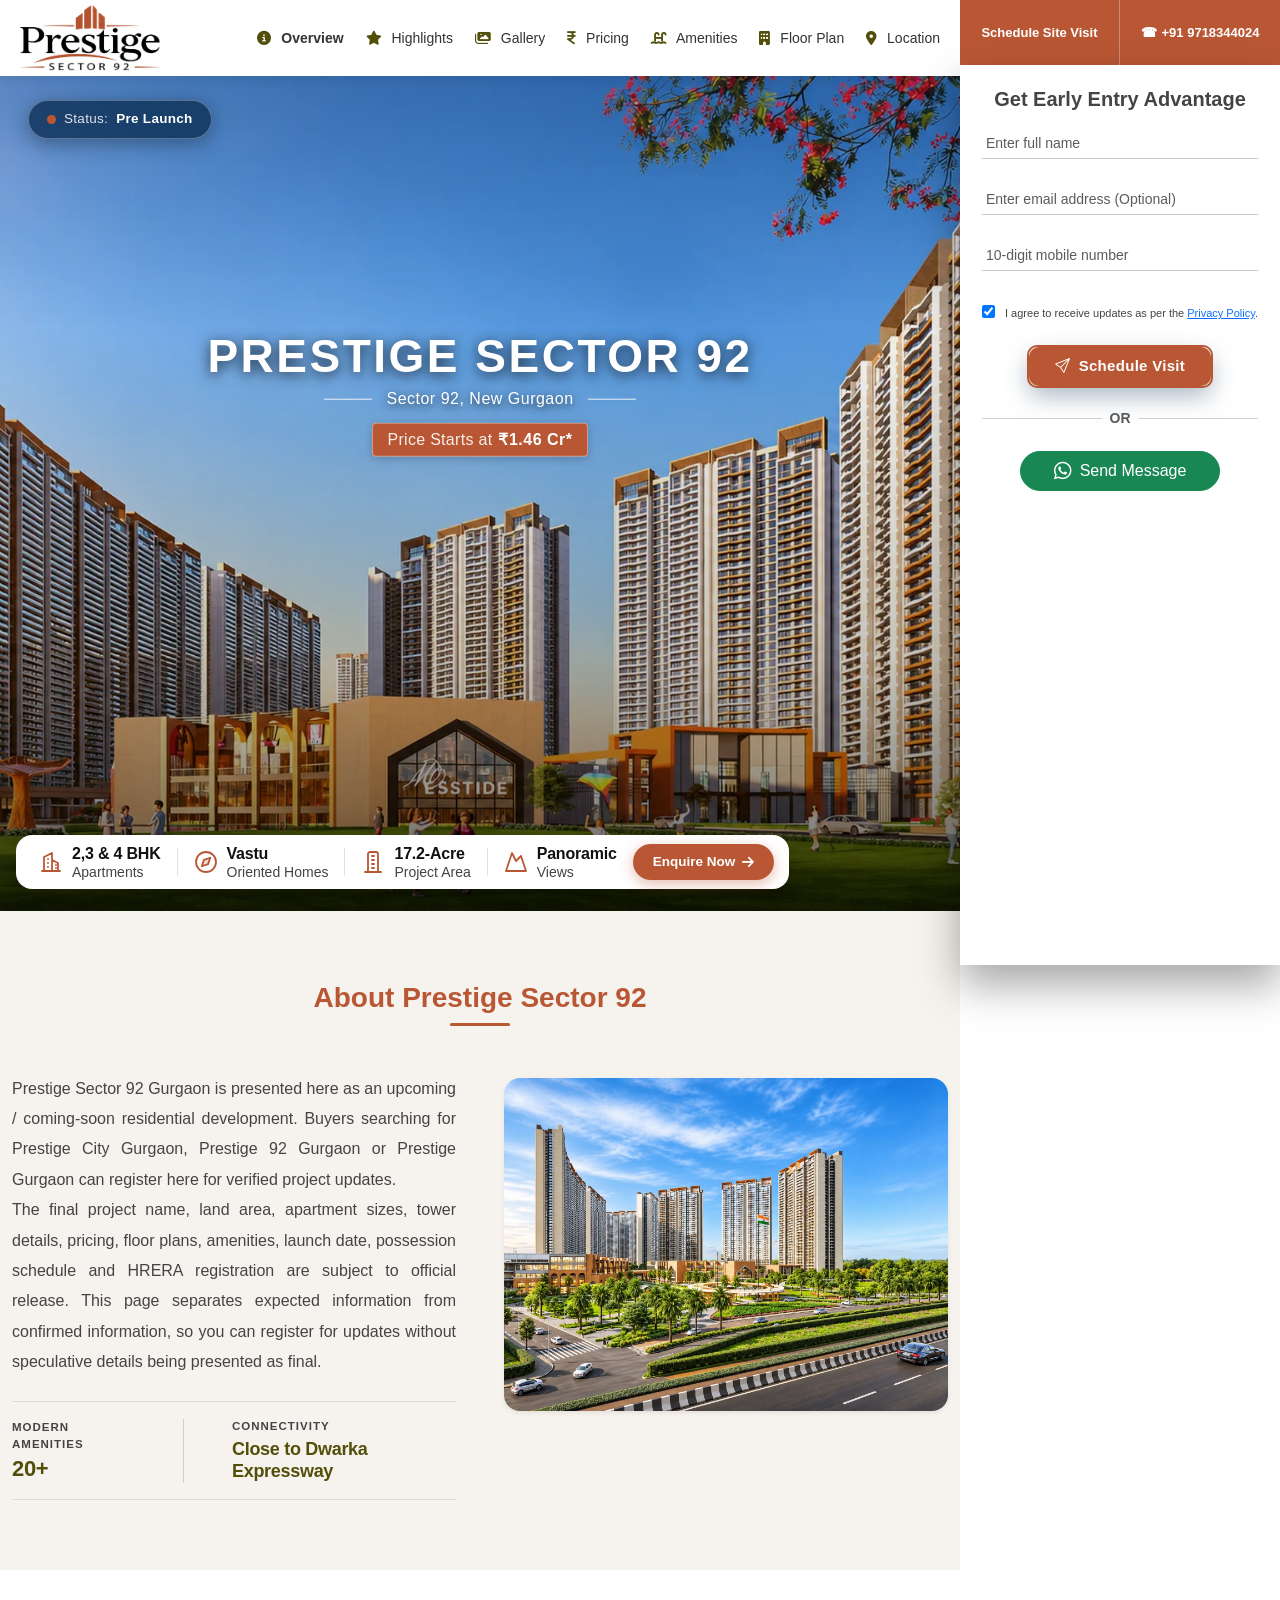
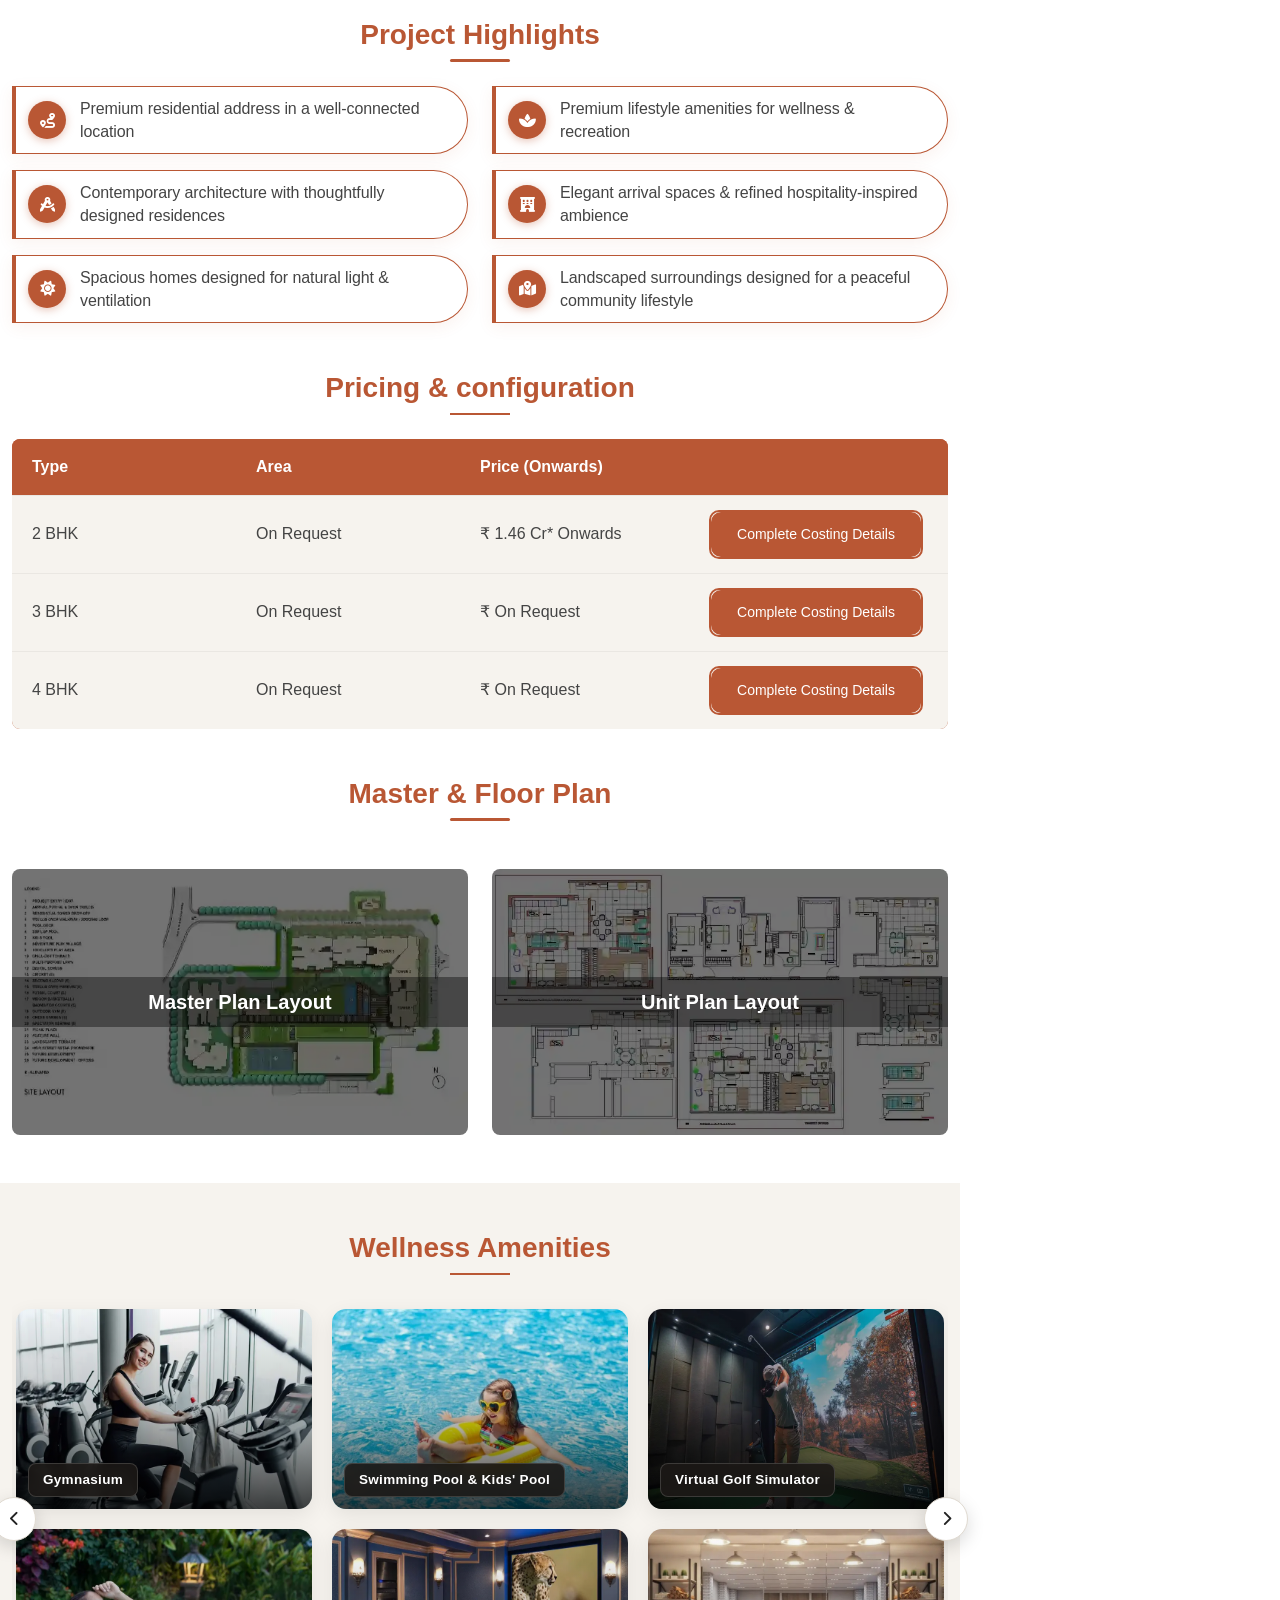
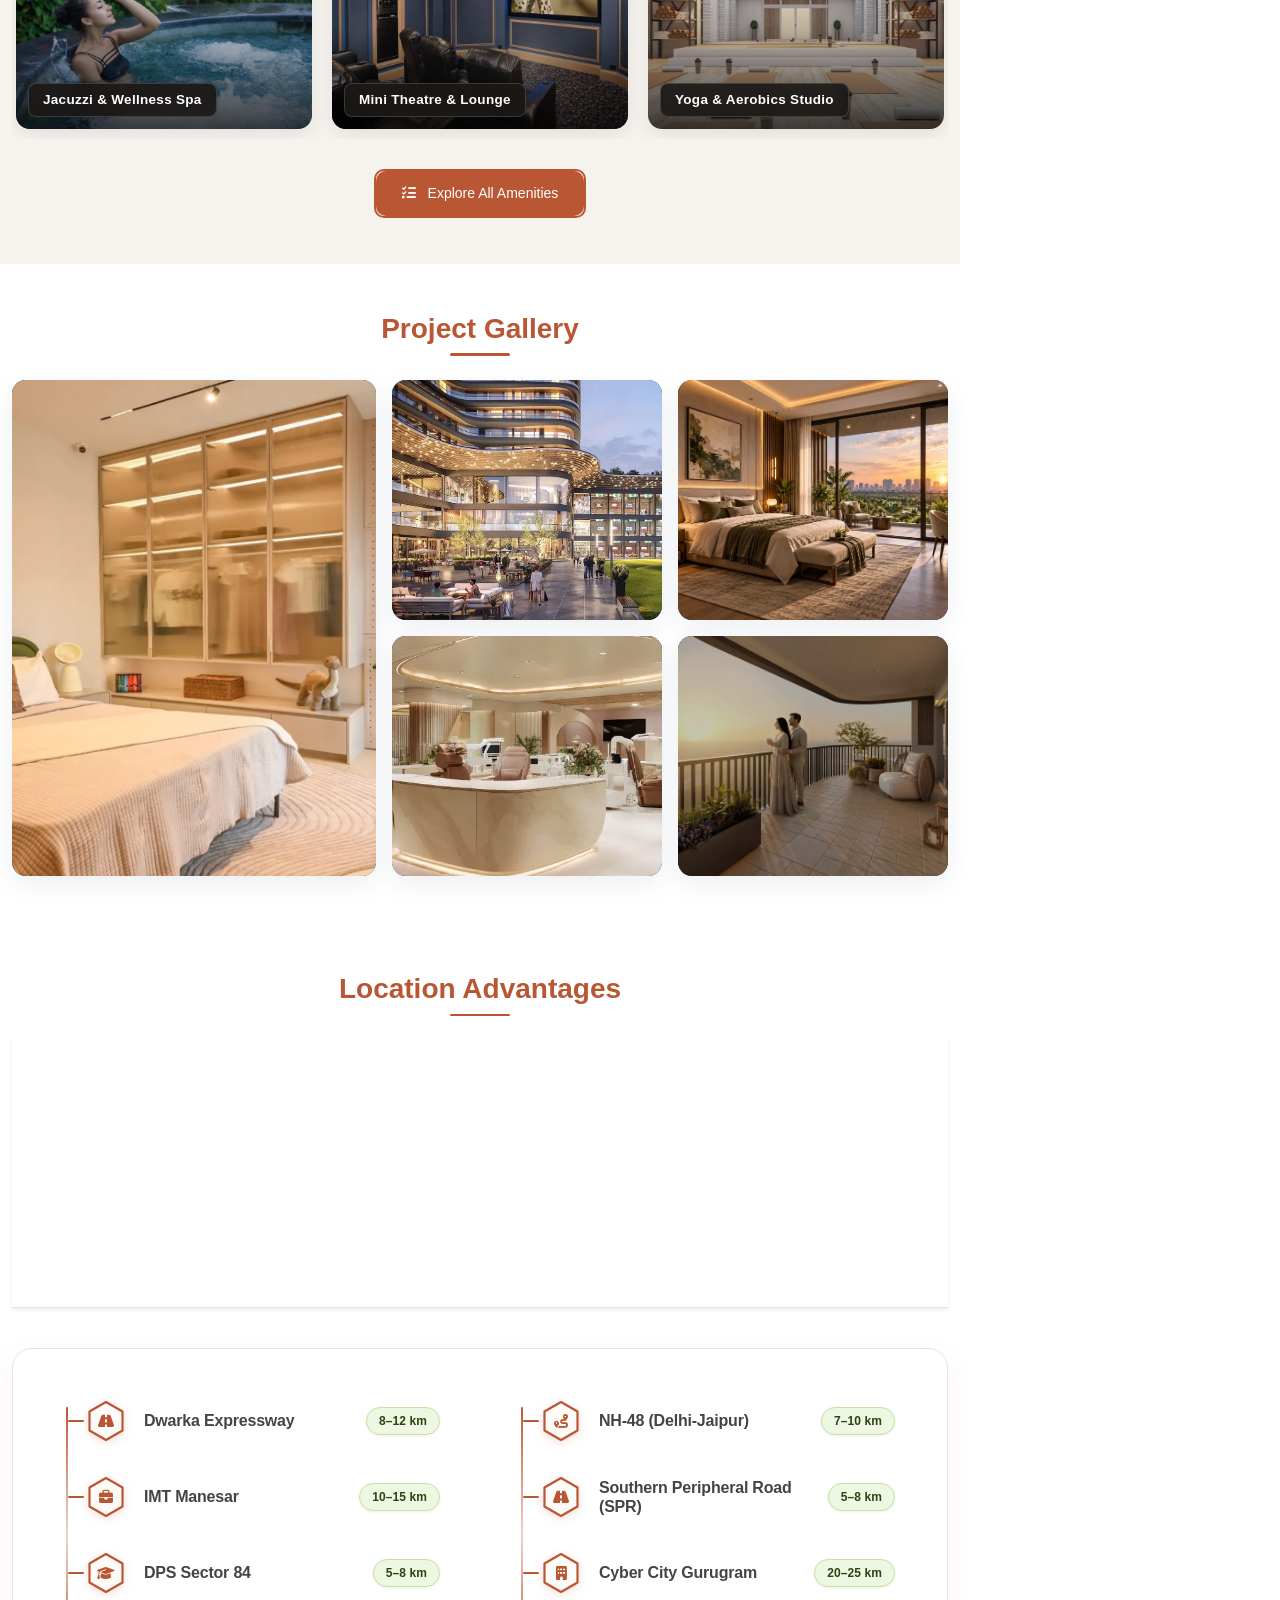
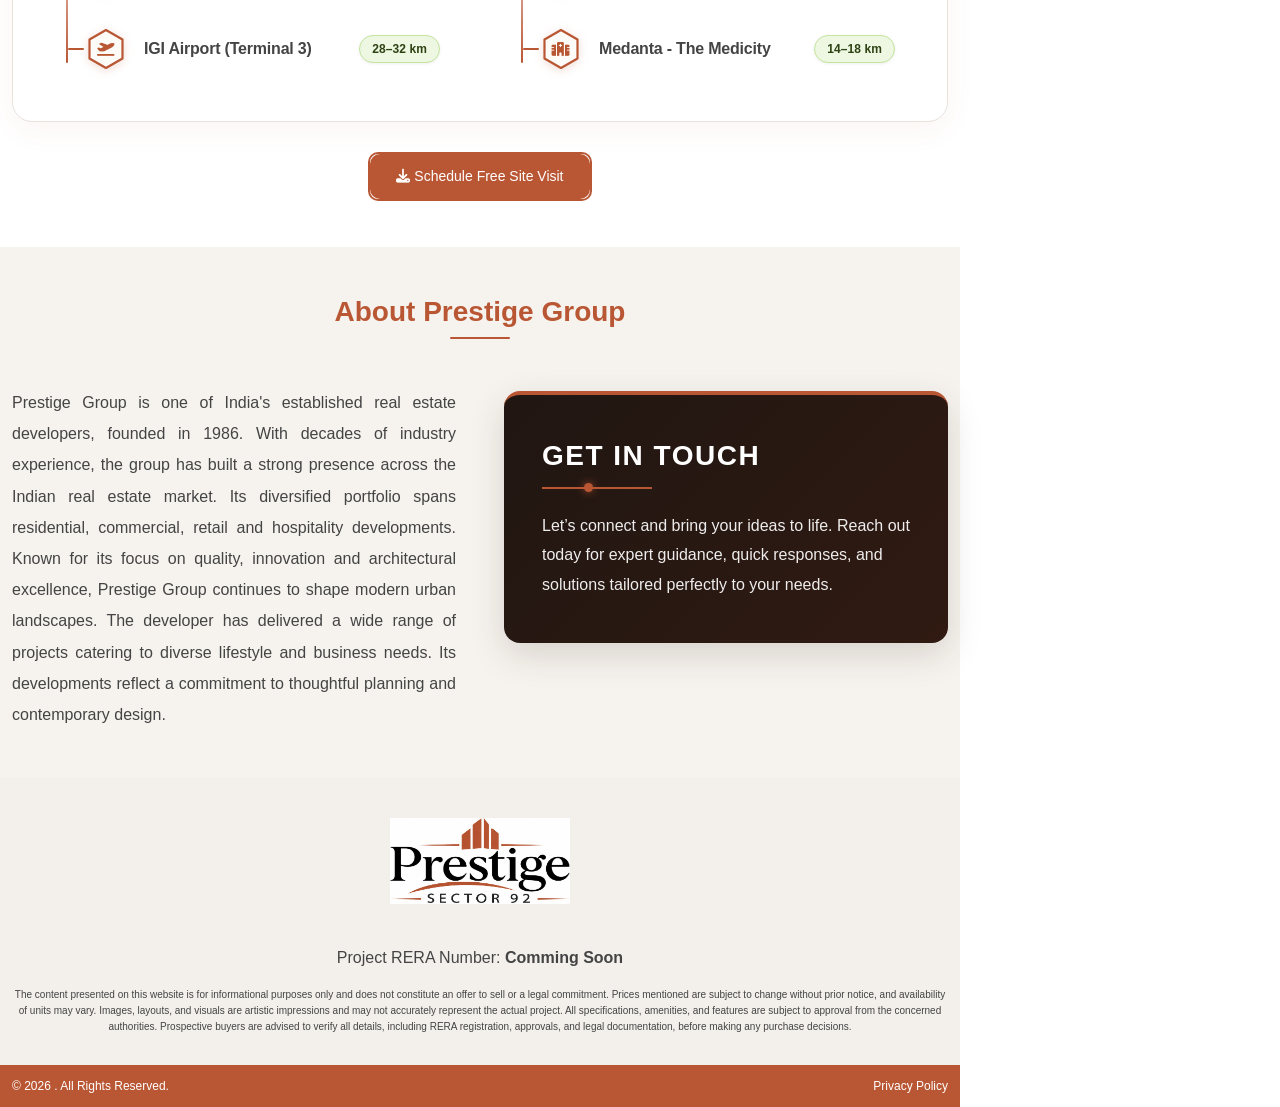
==== index.html @ 57de6d07 "some fixes" ====
<!doctype html>
<html lang="en">
  <head>
    <script>
      window.dataLayer = window.dataLayer || [];
      function gtag() {
        dataLayer.push(arguments);
      }

      // Default consent (required baseline)
      gtag("consent", "default", {
        ad_storage: "denied",
        analytics_storage: "denied",
        ad_user_data: "denied",
        ad_personalization: "denied",
      });
    </script>

    <script type="application/ld+json">
      {
        "@context": "https://schema.org",
        "@type": "FAQPage",
        "mainEntity": [
          {
            "@type": "Question",
            "name": "Where is Bricks & Milestones located?",
            "acceptedAnswer": {
              "@type": "Answer",
              "text": "Bricks & Milestones is located in Bileshivale, Hennur Road, North , Karnataka. The project offers convenient connectivity to Hennur Main Road, Outer Ring Road, Kalyan Nagar, KR Puram, Manyata Business Park and other key destinations."
            }
          },
          {
            "@type": "Question",
            "name": "Who is the developer of Bricks & Milestones ?",
            "acceptedAnswer": {
              "@type": "Answer",
              "text": "Bricks & Milestones is developed by Bricks & Milestones, a -based real estate developer focused on residential communities with contemporary architecture, thoughtful planning and lifestyle-oriented amenities."
            }
          },
          {
            "@type": "Question",
            "name": "What configurations are available at Bricks & Milestones ?",
            "acceptedAnswer": {
              "@type": "Answer",
              "text": "Bricks & Milestones offers 2, 3, 3.5 and 4 BHK residences. The project features spacious layouts designed with natural light, ventilation, balconies and comfortable living spaces."
            }
          },
          {
            "@type": "Question",
            "name": "What are the key highlights of Bricks & Milestones ?",
            "acceptedAnswer": {
              "@type": "Answer",
              "text": "Bricks & Milestones is spread across approximately 9.3 acres and features 6 towers with 796 residences. Key highlights include 89% open spaces, only four homes per floor, large balconies, landscaped areas, premium amenities and contemporary high-rise living."
            }
          },
          {
            "@type": "Question",
            "name": "Is Bricks & Milestones RERA registered?",
            "acceptedAnswer": {
              "@type": "Answer",
              "text": "Yes, Bricks & Milestones is RERA registered under registration number PRM/KA/RERA/1251/446/PR/151225/008336."
            }
          }
        ]
      }
    </script>

    <meta charset="UTF-8" />
    <meta name="viewport" content="width=device-width, initial-scale=1.0" />
    <meta
      http-equiv="Cache-Control"
      content="no-cache, no-store, must-revalidate"
    />
    <meta http-equiv="Pragma" content="no-cache" />
    <meta http-equiv="Expires" content="0" />

    <!-- Project Config & Attribution Tracking -->
    <script src="config.js?v=4.6"></script>
    <script src="formMeta.js?v=2.0"></script>

    <title>by Bricks & Milestone | Premium Residences</title>
    <meta
      name="description"
      content="Discover by Bricks & Milestone, offering premium residences with modern architecture, lifestyle amenities, landscaped spaces and elevated living."
    />
    <link rel="canonical" href="https://prestigesector92.co.in/" />
    <meta property="og:url" content="https://prestigesector92.co.in/" />
    <meta name="twitter:url" content="https://prestigesector92.co.in/" />

    <link rel="icon" type="image/webp" href="images/favicon/fav.webp" />
    <link rel="shortcut icon" href="images/favicon/fav.webp" />
    <link rel="apple-touch-icon" href="images/favicon/fav.webp" />

    <!-- Font Awesome -->
    <link
      rel="stylesheet"
      href="https://cdnjs.cloudflare.com/ajax/libs/font-awesome/6.5.1/css/all.min.css"
    />
    <!-- Bootstrap 5 -->
    <link
      href="https://cdn.jsdelivr.net/npm/bootstrap@5.3.2/dist/css/bootstrap.min.css"
      rel="stylesheet"
    />
    <!-- Bootstrap 5.3.3 CSS -->
    <link
      href="https://cdn.jsdelivr.net/npm/bootstrap@5.3.3/dist/css/bootstrap.min.css"
      rel="stylesheet"
      integrity="sha384-QWTKZyjpPEjISv5WaRU9OFeRpok6YctnYmDr5pNlyT2bRjXh0JMhjY6hW+ALEwIH"
      crossorigin="anonymous"
    />

    <!-- Bootstrap Icons -->
    <link
      href="https://cdn.jsdelivr.net/npm/bootstrap-icons@1.11.3/font/bootstrap-icons.css"
      rel="stylesheet"
    />
    <style>
      :root {
        /* ================= MASTER THEME COLORS ================= */
        --theme-primary: #b95734;   /* 🟠 Brand Orange (Buttons, Badges, Borders, Highlights) */
        --theme-hover: #09223f;     /* 🔵 Hover Color (Navy Blue for all CTA buttons) */
        --theme-btn-text: #ffffff;  /* ⚪ Button & Badge Text Color (White text inside all buttons/badges) */
        --theme-heading: #0b2d52;   /* 🔷 Section Titles & Headings Color */
        --theme-text: #444444;      /* 📝 Body Text Color */

        /* Compatibility Aliases */
        --blue: var(--theme-heading);
        --gold: var(--theme-primary);
        --green: var(--theme-primary);
        --bs-primary: var(--theme-primary);
        --brand: var(--theme-primary);
        --brand-600: var(--theme-heading);
        --light: #f7f9fb;
        --brand-purple: var(--theme-primary);
        --birla-blue: var(--theme-primary);
      }

      .bounce-arrow {
        /*font-size: 40px;*/
        /*color: #D4AF37; */
        display: inline-block;
        animation: ballBounce 1.2s infinite;
      }

      @keyframes ballBounce {
        0% {
          transform: translateY(-4px);
          animation-timing-function: ease-out;
        }
        40% {
          transform: translateY(4px);
          animation-timing-function: ease-in;
        }
        55% {
          transform: translateY(0px);
          animation-timing-function: ease-out;
        }
        70% {
          transform: translateY(2px);
          animation-timing-function: ease-in;
        }
        85% {
          transform: translateY(1px);
          animation-timing-function: ease-out;
        }
        100% {
          transform: translateY(-4px);
        }
      }

      .text-green {
        color: var(--gold) !important;
      }

      /* RESET */
      * {
        margin: 0;
        padding: 0;
        box-sizing: border-box;
        font-family: Arial, Helvetica, sans-serif;
      }

      body {
        color: var(--theme-text, #444444);
      }
      p, .section-text {
        color: var(--theme-text, #444444);
      }

      /* ================= HEADER ================= */
      @media (max-width: 768px) {
        .menu-wrapper {
          position: absolute;
          top: 60px;
          right: 0;
          background: #fff;
          flex-direction: column;
          width: 100%;
          display: none;
          box-shadow: 0 10px 30px rgba(0, 0, 0, 0.2);
          padding: 30px 10px 30px 20px;
        }
      }
      header {
        position: sticky;
        top: 0;
        background: #fff;
        z-index: 999;
        box-shadow: 0 2px 12px rgba(0, 0, 0, 0.1);
      }
      .container {
        max-width: 1320px !important;
      }
      .header-wrap {
        /*max-width:1200px;*/
        margin: auto;
        display: flex;
        align-items: center;
        justify-content: space-between;
        padding: 5px 20px;
      }
      .logo {
        max-width: 220px !important;
        width: 100%;
        font-size: 22px;
        font-weight: bold;
        margin: 0 auto;
        color: var(--blue);
        display: flex;
        justify-content: center;
        /*filter: brightness(0) saturate(100%)*/
        /*        invert(28%)*/
        /*        sepia(87%)*/
        /*        saturate(458%)*/
        /*        hue-rotate(118deg)*/
        /*        brightness(92%)*/
        /*        contrast(92%);*/
      }
      .logo img {
        max-width: 180px;
      }
      .logo span {
        color: var(--gold);
      }

      nav ul {
        display: flex;
        gap: 22px;
        list-style: none;
      }
      nav a {
        text-decoration: none;
        color: #333;
        font-size: 14px;
      }
      nav a i {
        margin-right: 6px;
        color: var(--blue);
      }

      .brochure-btn a {
        position: relative;
        padding: 8px 18px;
        border-radius: 10px;
        background: linear-gradient(
          90deg,
          var(--brand-purple),
          var(--birla-blue),
          var(--brand-purple)
        );

        background-size: 300% 100%;
        animation: waveMix 4s ease-in-out infinite;
        color: #fff;
        overflow: hidden;
      }
      .brochure-btn a::before {
        content: "";
        position: absolute;
        inset: -2px;
        border: 2px solid var(--button);
        border-radius: inherit;
        animation: orbit 3s linear infinite;
      }

      @keyframes orbit {
        0% {
          clip-path: polygon(0 0, 100% 0, 100% 6%, 0 6%);
        }
        25% {
          clip-path: polygon(94% 0, 100% 0, 100% 100%, 94% 100%);
        }
        50% {
          clip-path: polygon(0 94%, 100% 94%, 100% 100%, 0 100%);
        }
        75% {
          clip-path: polygon(0 0, 6% 0, 6% 100%, 0 100%);
        }
        100% {
          clip-path: polygon(0 0, 100% 0, 100% 6%, 0 6%);
        }
      }

      /* HAMBURGER */
      .hamburger {
        display: none;
        font-size: 22px;
        cursor: pointer;
      }

      /* ================= HERO ================= */
      .hero {
        display: flex;
        min-height: 100vh;
        position: relative;
      }
      @media (max-width: 768px) {
        .hero,
        .hero-left {
          height: 35vh !important;
          min-height: 35vh !important;
        }
        .hero {
          display: flex;
          position: relative;
        }
        .header-wrap {
          padding: 15px 20px;
        }
      }

      /* LEFT */
      .hero-left {
        flex: 1;
        position: relative;
        overflow: hidden;
        width: 100%;
        height: 100vh;
      }

      .hero-left img {
        position: absolute;
        inset: 0;
        width: 100%;
        height: 100%;
        object-fit: cover;
        opacity: 0;
        transition: opacity 1s ease;
      }

      .hero-left img.active {
        opacity: 1;
      }
      /* LEFT CTA */
      /* LEFT CTA */
      .hero-cta {
        position: absolute;
        top: 45%;
        left: 8px;
        transform: translateY(-50%);
        /*background:#fff;*/
        width: 310px;
        border-radius: 0px;
        overflow: hidden;
        box-shadow: none !important;
      }
      .hero-cta h3 {
        color: var(--green);
        font-size: 24px;
        text-transform: uppercase;
      }
      @media (max-width: 991px) {
        .hero-cta {
          width: 100% !important;
          margin: 0 auto;
        }
      }
      .hero-cta .head {
        color: #fff;
        text-align: center;
        padding: 10px;
        font-weight: bold;

        /* Animated gradient mix */
        background: linear-gradient(
          90deg,
          var(--brand-purple),
          var(--birla-blue),
          var(--brand-purple)
        );

        background-size: 300% 100%;
        animation: waveMix 2s ease-in-out infinite;
      }
      @keyframes waveMix {
        0% {
          background-position: 100% 50%;
        }
        60% {
          background-position: 0% 50%;
        }
        100% {
          background-position: 100% 50%;
        }
      }

      .hero-cta .body {
        padding: 16px 14px 20px 14px;
        border: none !important;
        width: 95%;
        margin: 0 auto;
        margin-top: 0px;
        border-radius: 20px;
        background-color: white;
        box-shadow: none !important;
      }
      .hero-cta ul {
        list-style: none;
        margin: 12px 0;
        background: linear-gradient(
          90deg,
          var(--brand-purple),
          var(--birla-blue),
          var(--brand-purple)
        );

        background-size: 300% 100%;
        animation: waveMix 4s ease-in-out infinite;
        border-radius: 5px;
        border: var(--button);
        padding: 5px;
      }
      .hero-cta li {
        font-size: 12px;
        margin-bottom: 8px;
        border-bottom: 1px solid white;
        padding: 5px;
        color: white;
        text-align: center;
      }
      .hero-cta li i {
        color: white;
        margin-right: 6px;
      }
      .hero-cta li:last-child {
        border-bottom: none;
        margin-bottom: 0;
      }
      .price {
        text-align: center;
        font-size: 14.5px;
        color: #0b2d52;
        font-weight: 700;
        margin: 14px 0 16px 0;
        letter-spacing: 0.2px;
      }
      .price-prefix {
        color: #555555;
        font-weight: 600;
        font-size: 14px;
      }
      .price .price-bling-anim-mobile {
        font-size: 24px;
        font-weight: 800;
        color: var(--green);
        margin-left: 4px;
        vertical-align: middle;
      }
      .orbit-btn,
      .btn-primary {
        position: relative;
        display: inline-block;
        padding: 12px 26px;
        border-radius: 10px !important;
        background: linear-gradient(
          90deg,
          var(--brand-purple),
          var(--birla-blue),
          var(--brand-purple)
        );

        background-size: 300% 100%;
        animation: waveMix 4s ease-in-out infinite;
        color: #fff;
        border: none;
        font-size: 14px;
        cursor: pointer;
        width: auto;
        margin: 0 auto;
        /*overflow:hidden;*/
      }
      .orbit-btn {
        transition: all 0.3s ease;
      }
      /* Global button hover matching right-side form submit button (#09223f) */
      .orbit-btn:not(.whatsapp):not(.btn-success):not(.plan-btn):hover,
      .btn-primary:not(.whatsapp):not(.btn-success):hover,
      .hero-bar-btn:hover,
      .btn-brochure:hover {
        background: var(--theme-hover, #09223f) !important;
        box-shadow: 0 14px 35px rgba(11, 45, 82, 0.45) !important;
        color: #ffffff !important;
        border-color: var(--theme-hover, #09223f) !important;
        transform: translateY(-2px);
      }
      .orbit-btn:not(.whatsapp):not(.btn-success):not(.plan-btn):hover *,
      .btn-primary:not(.whatsapp):not(.btn-success):hover *,
      .hero-bar-btn:hover *,
      .btn-brochure:hover * {
        color: #ffffff !important;
      }

      /* center */
      .center-btn {
        display: block;
        margin: 0 auto;
      }

      /* animated border */
      .orbit-btn::before {
        content: "";
        position: absolute;
        inset: -2px;
        border-radius: inherit;
        border: 2px solid var(--gold);
        animation: orbit 3s linear infinite;
        pointer-events: none;
        z-index: 1;
        /*cursor: pointer;*/
      }
      .btn-primary::before {
        content: "";
        position: absolute;
        inset: -2px;
        border-radius: inherit;
        border: 2px solid var(--gold);
        animation: orbit 3s linear infinite;
        pointer-events: none;
        z-index: 1;
        /*cursor: pointer;*/
      }

      /* text above border */
      .btn-primary span {
        position: relative;
        z-index: 2;
      }
      .rs-lead-form .bi {
        color: white;
      }
      /* text above border */
      .orbit-btn span {
        position: relative;
        z-index: 2;
      }

      /* RIGHT FORM */
      .hero-form {
        position: sticky !important;
        top: 40px; /* distance from top when sticking */
        z-index: 10;
        width: 100%;
        align-self: center; /* vertical center */
        margin-right: 30px;
        background: #fff;
        padding: 22px;
        border-radius: 0px;
        box-shadow: 0 20px 40px rgba(0, 0, 0, 0.35);
        z-index: 5;
        min-height: 100vh;
      }

      .hero-form h3 {
        text-align: center;
        margin-bottom: 18px;
        /* font-size:18px!important; */
      }

      .hero-form input {
        /*width:100%;*/
        padding: 12px;
        margin-bottom: 10px;
        /*border-radius:8px;*/
        border: 1px solid #ccc;
      }

      .desktop {
        display: block !important;
      }
      .mobile {
        display: none !important;
      }

      /* ================= MOBILE ================= */
      @media (max-width: 991px) {
        nav ul {
          position: absolute;
          top: 65px;
          right: 0;
          background: #fff;
          flex-direction: column;
          width: 220px;
          display: none;
          box-shadow: 0 10px 30px rgba(0, 0, 0, 0.2);
        }
        nav ul.show {
          display: flex;
        }
        .hamburger {
          display: block;
        }
        .nav ul li {
          display: flex;
          align-items: center;
        }

        .hero {
          flex-direction: column;
          height: auto !important;
          min-height: auto !important;
        }
        .hero-cta {
          position: relative;
          top: auto;
          left: auto;
          transform: none;
          margin: 0px auto !important;
          width: 350px;
          display: flex;
          flex-direction: column;
          justify-content: center;
          box-shadow: none !important;
        }
        .hero-form {
          width: 95%;
          margin: 20px;
        }
        .hero-left {
          height: 35vh !important;
          min-height: 35vh !important;
        }
        .hero-form {
          min-height: 30vh;
        }

        .desktop {
          display: none !important;
        }
        .mobile {
          display: block !important;
        }
        .mobile.d-flex {
          display: flex !important;
        }
        .hero-cta .body {
          margin-top: 0px !important;
          padding-top: 4px !important;
        }
        .mobile-hero-title {
          margin-top: 0 !important;
          margin-bottom: 2px !important;
          color: var(--theme-primary, #b95734) !important;
        }
      }

      @media (min-width: 992px) {
        .w-lg-75 {
          width: 75% !important;
        }
        .w-lg-25 {
          width: 25% !important;
        }
      }

      @media (max-width: 991px) {
        .top-cta-bar {
          display: none !important;
        }
      }

      /* Top CTA Bar in Fixed Sidebar */
      .top-cta-bar {
        display: flex !important;
        align-items: stretch !important;
        justify-content: space-between !important;
        width: 100% !important;
        max-width: 100% !important;
        height: 65px !important;
        min-height: 65px !important;
        box-sizing: border-box !important;
        background: var(--theme-primary, #b95734) !important;
        color: #fff !important;
        font-family: Arial, sans-serif !important;
        font-weight: 600 !important;
        line-height: 1 !important;
        overflow: hidden !important;
        border-radius: 0 !important;
        box-shadow: none !important;
      }

      .top-cta-bar .cta-bar-btn {
        flex: 1 1 50% !important;
        min-width: 0 !important;
        height: 100% !important;
        display: flex !important;
        align-items: center !important;
        justify-content: center !important;
        text-align: center !important;
        color: #fff !important;
        text-decoration: none !important;
        white-space: nowrap !important;
        box-sizing: border-box !important;
        transition:
          background 0.2s ease,
          opacity 0.2s ease !important;
      }

      .top-cta-bar .cta-bar-btn:hover {
        background: rgba(0, 0, 0, 0.15) !important;
        color: #fff !important;
      }

      .top-cta-bar .cta-bar-btn:first-child {
        border-right: 1px solid rgba(255, 255, 255, 0.3) !important;
      }

      @media (min-width: 1400px) {
        .top-cta-bar {
          font-size: 14px !important;
        }
        .top-cta-bar .cta-bar-btn {
          height: 100% !important;
          padding: 0 8px !important;
          gap: 6px !important;
        }
      }

      @media (max-width: 1399px) and (min-width: 1100px) {
        .top-cta-bar {
          font-size: 13px !important;
        }
        .top-cta-bar .cta-bar-btn {
          height: 100% !important;
          padding: 0 6px !important;
          gap: 5px !important;
        }
      }

      @media (max-width: 1099px) {
        .top-cta-bar {
          font-size: 11.5px !important;
        }
        .top-cta-bar .cta-bar-btn {
          height: 100% !important;
          padding: 0 4px !important;
          gap: 3px !important;
        }
      }

      /* ================= HERO REDESIGN (DESKTOP) ================= */
      @media (min-width: 992px) {
        .hero {
          min-height: calc(100vh - 65px) !important;
          height: calc(100vh - 65px) !important;
        }
        .hero-left {
          height: calc(100vh - 65px) !important;
          min-height: 560px !important;
        }
      }

      /* Hero Vignette Overlay */
      .hero-left-overlay {
        position: absolute;
        inset: 0;
        background: linear-gradient(
          180deg,
          rgba(11, 45, 82, 0.28) 0%,
          rgba(0, 0, 0, 0.04) 30%,
          rgba(0, 0, 0, 0.22) 70%,
          rgba(0, 0, 0, 0.6) 100%
        );
        pointer-events: none;
        z-index: 2;
      }

      /* Hero Top Badges (Left & Right Ends) */
      .hero-top-badges {
        position: absolute;
        top: 24px;
        left: 28px;
        right: 28px;
        display: flex;
        justify-content: space-between;
        align-items: center;
        z-index: 6;
        pointer-events: none;
      }

      .hero-top-badge {
        display: inline-flex;
        align-items: center;
        gap: 8px;
        background: rgba(11, 45, 82, 0.78);
        backdrop-filter: blur(10px);
        -webkit-backdrop-filter: blur(10px);
        color: #ffffff;
        padding: 8px 18px;
        border-radius: 50px;
        border: 1px solid rgba(255, 255, 255, 0.28);
        box-shadow: 0 4px 20px rgba(0, 0, 0, 0.35);
        font-family: "Poppins", sans-serif;
        font-size: 13.5px;
        font-weight: 600;
        letter-spacing: 0.3px;
        pointer-events: auto;
        transition:
          transform 0.25s ease,
          box-shadow 0.25s ease;
      }

      .hero-top-badge:hover {
        transform: translateY(-2px);
        box-shadow: 0 6px 24px rgba(0, 0, 0, 0.45);
      }

      .hero-status-badge .pulse-dot {
        width: 9px;
        height: 9px;
        border-radius: 50%;
        background-color: var(--theme-primary, #f28743) !important;
        box-shadow: 0 0 0 0 rgba(242, 135, 67, 0.75);
        animation: pulse-orange 1.8s infinite;
        display: inline-block;
      }

      @keyframes pulse-orange {
        0% {
          transform: scale(0.95);
          box-shadow: 0 0 0 0 rgba(242, 135, 67, 0.75);
        }
        70% {
          transform: scale(1);
          box-shadow: 0 0 0 8px rgba(242, 135, 67, 0);
        }
        100% {
          transform: scale(0.95);
          box-shadow: 0 0 0 0 rgba(242, 135, 67, 0);
        }
      }

      .hero-price-badge {
        background: linear-gradient(
          135deg,
          rgba(185, 87, 52, 0.92) 0%,
          rgba(148, 58, 24, 0.95) 100%
        );
        border: 1px solid rgba(255, 255, 255, 0.45);
        box-shadow:
          0 4px 20px rgba(185, 87, 52, 0.45),
          inset 0 1px 1px rgba(255, 255, 255, 0.4);
      }

      .hero-top-badge .badge-title {
        color: rgba(255, 255, 255, 0.85);
        font-weight: 500;
      }

      .hero-top-badge .badge-value {
        color: #ffffff;
        font-weight: 700;
      }

      @media (max-width: 991px) {
        .hero-top-badges {
          top: 14px;
          left: 14px;
          right: 14px;
        }
        .hero-top-badge {
          padding: 5px 12px;
          font-size: 11px;
          gap: 5px;
        }
        .hero-status-badge .pulse-dot {
          width: 7px;
          height: 7px;
        }
      }

      @media (max-width: 420px) {
        .hero-top-badges {
          top: 10px;
          left: 10px;
          right: 10px;
        }
        .hero-top-badge {
          padding: 4px 9px;
          font-size: 10px;
          gap: 4px;
        }
      }

      /* Desktop Center Branding */
      .hero-center-overlay {
        position: absolute;
        top: 38%;
        left: 50%;
        transform: translate(-50%, -50%);
        text-align: center;
        z-index: 5;
        width: 100%;
        max-width: 820px;
        padding: 0 20px;
        pointer-events: none;
      }

      .hero-brand-title {
        color: #ffffff;
        font-size: 46px;
        font-weight: 800;
        letter-spacing: 2.5px;
        text-transform: uppercase;
        font-family: "Poppins", sans-serif;
        margin: 0 0 6px 0;
        text-shadow: 0 3px 14px rgba(0, 0, 0, 0.75);
        line-height: 1.1;
      }

      .hero-center-content {
        display: flex;
        flex-direction: column;
        align-items: center;
        justify-content: center;
      }

      .hero-brand-sub {
        display: flex;
        align-items: center;
        justify-content: center;
        gap: 14px;
        width: 100%;
        margin-bottom: 12px;
      }

      .hero-brand-line {
        display: inline-block;
        width: 48px;
        height: 1px;
        background: rgba(255, 255, 255, 0.85);
      }

      .hero-brand-text {
        color: #ffffff;
        font-size: 16px;
        font-weight: 500;
        letter-spacing: 0.5px;
        font-family: "Poppins", sans-serif;
        text-shadow: 0 2px 8px rgba(0, 0, 0, 0.75);
      }

      .hero-badge-pill {
        display: inline-flex;
        align-items: center;
        gap: 6px;
        background: var(--theme-primary, #b95734) !important;
        color: #ffffff;
        font-size: 16px;
        font-weight: 500;
        letter-spacing: 0.3px;
        font-family: "Poppins", sans-serif;
        padding: 5px 16px;
        border-radius: 4px;
        border: 1px solid rgba(255, 255, 255, 0.4);
        box-shadow: 0 2px 8px rgba(0, 0, 0, 0.2);
        text-shadow: none !important;
        cursor: default;
        pointer-events: auto;
      }

      .hero-badge-pill .hero-price-prefix {
        color: rgba(255, 255, 255, 0.9);
        font-weight: 500;
        font-size: 16px;
      }

      .hero-badge-pill .blinking-price {
        font-weight: 700;
        font-size: 16px;
        color: #ffffff;
      }

      /* Sharp Pure White Price On-Off Blinking Effect (Matching Current Project) */
      @keyframes priceBlinkOnOff {
        0%, 49% {
          opacity: 1;
          visibility: visible;
        }
        50%, 100% {
          opacity: 0;
          visibility: hidden;
        }
      }

      .blinking-price,
      .price-bling-anim {
        display: inline-block;
        font-size: 16px;
        font-weight: 800;
        letter-spacing: 0.5px;
        animation: priceBlinkOnOff 1s infinite;
        color: #ffffff !important;
        text-shadow: none !important;
        will-change: opacity, visibility;
      }

      @media (prefers-reduced-motion: reduce) {
        .blinking-price,
        .price-bling-anim {
          animation: none;
          opacity: 1;
          visibility: visible;
        }
      }

      /* Desktop Sleek Bottom Floating Bar (Thin & Compact) */
      .hero-bottom-bar-wrapper {
        position: absolute;
        bottom: 22px;
        left: 0;
        right: 0;
        display: flex;
        justify-content: center;
        padding: 0 16px;
        z-index: 5;
      }

      .hero-bottom-bar {
        background: #ffffff;
        border-radius: 16px;
        padding: 8px 14px 8px 22px;
        display: inline-flex;
        align-items: center;
        gap: 16px;
        box-shadow: 0 10px 30px rgba(0, 0, 0, 0.32);
        border: 1px solid rgba(255, 255, 255, 0.95);
        box-sizing: border-box;
      }

      .hero-bar-item {
        display: flex;
        align-items: center;
        gap: 9px;
      }

      .hero-bar-icon {
        display: flex;
        align-items: center;
        justify-content: center;
        flex-shrink: 0;
      }

      .hero-bar-info {
        display: flex;
        flex-direction: column;
        line-height: 1.15;
      }

      .hero-bar-title {
        color: #111111;
        font-weight: 700;
        font-size: 16px;
        font-family: "Poppins", sans-serif;
        letter-spacing: -0.2px;
      }

      .hero-bar-sub {
        color: #444444;
        font-weight: 500;
        font-size: 14px;
        font-family: "Poppins", sans-serif;
      }

      .hero-bar-divider {
        width: 1px;
        height: 28px;
        background: #e5e0d8;
        flex-shrink: 0;
      }

      .hero-bar-btn {
        background: var(--theme-primary, #b95734) !important;
        color: #ffffff;
        border: none;
        border-radius: 50px;
        padding: 8px 20px;
        font-size: 13.5px;
        font-weight: 600;
        font-family: "Poppins", sans-serif;
        cursor: pointer;
        white-space: nowrap;
        display: flex;
        align-items: center;
        gap: 7px;
        box-shadow: 0 4px 14px rgba(185, 87, 52, 0.4);
        transition: all 0.25s ease;
        flex-shrink: 0;
      }

      .hero-bar-btn:hover {
        background: var(--theme-hover, #09223f) !important;
        transform: translateY(-2px);
        box-shadow: 0 14px 35px rgba(11, 45, 82, 0.45) !important;
        color: #ffffff !important;
      }

      @media (max-width: 1200px) and (min-width: 992px) {
        .hero-bottom-bar {
          gap: 10px;
          padding: 6px 10px 6px 14px;
        }
        .hero-bar-title {
          font-size: 12px;
        }
        .hero-bar-sub {
          font-size: 10.5px;
        }
        .hero-bar-btn {
          padding: 7px 15px;
          font-size: 12.5px;
        }
        .hero-brand-title {
          font-size: 38px;
        }
      }

      @media (max-width: 991px) {
        .hero-center-overlay,
        .hero-bottom-bar-wrapper,
        .hero-left-overlay {
          display: none !important;
        }
      }
    
      /* Location Circuit Distance Pill Badge (Matching Screenshot Style) */
      .circuit-distance-badge {
        background: #edf7e2;
        color: #2e4213;
        border: 1px solid #c4e49f;
        font-size: 12px;
        font-weight: 700;
        padding: 4px 12px;
        border-radius: 50px;
        white-space: nowrap;
        flex-shrink: 0;
        display: inline-flex;
        align-items: center;
        gap: 3px;
        margin-left: 10px;
        box-shadow: 0 1px 3px rgba(46, 66, 19, 0.08);
        font-family: "Poppins", sans-serif;
        letter-spacing: 0.1px;
        transition: transform 0.2s ease, box-shadow 0.2s ease;
      }

      .circuit-distance-badge .badge-km {
        font-weight: 800;
        color: #20330d;
      }

      .circuit-distance-badge .badge-time {
        font-weight: 600;
        color: #3b541a;
      }

      .circuit-btn:hover .circuit-distance-badge {
        transform: scale(1.04);
        box-shadow: 0 2px 6px rgba(46, 66, 19, 0.15);
      }

      @media (max-width: 576px) {
        .circuit-distance-badge {
          padding: 3px 8px;
          font-size: 11px;
          margin-left: 6px;
        }
      }

      /* Mobile Price ON/OFF Blink (Matching Desktop Hero) */
      @keyframes priceBlinkTerracotta {
        0%, 49% {
          opacity: 1;
          visibility: visible;
        }
        50%, 100% {
          opacity: 0;
          visibility: hidden;
        }
      }

      .price-bling-anim-mobile {
        display: inline-block;
        animation: priceBlinkTerracotta 1s infinite;
        color: var(--green);
        font-weight: 700;
        will-change: opacity, visibility;
      }

      @media (prefers-reduced-motion: reduce) {
        .price-bling-anim-mobile {
          animation: none;
          opacity: 1;
          visibility: visible;
        }
      }

      /* Mobile USP Grid (Replacing terracotta checkmark box) - 1 line me 1 */
      .mobile-usp-grid {
        display: flex;
        flex-direction: column;
        gap: 8px;
        background: #fdfbf7;
        border: 1px solid #ebdcd3;
        border-radius: 14px;
        padding: 12px 14px;
        margin: 16px 0;
        box-shadow: none !important;
        text-align: left;
      }

      .mobile-usp-item {
        display: flex;
        align-items: center;
        gap: 10px;
        padding-bottom: 6px;
      }

      .mobile-usp-item:not(:last-child) {
        border-bottom: 1px solid #f2e7e1;
      }

      .mobile-usp-icon {
        flex-shrink: 0;
        display: flex;
        align-items: center;
        justify-content: center;
      }

      .mobile-usp-info {
        display: flex;
        align-items: baseline;
        flex-wrap: wrap;
        gap: 6px;
        line-height: 1.3;
      }

      .mobile-usp-title {
        font-size: 13px;
        font-weight: 700;
        color: #111111;
        font-family: "Poppins", sans-serif;
        letter-spacing: -0.2px;
      }

      .mobile-usp-sub {
        font-size: 14px;
        font-weight: 500;
        color: #555555;
        font-family: "Poppins", sans-serif;
      }
</style>
    <!-- Google Tag Manager -->
    <script>
      (function (w, d, s, l, i) {
        w[l] = w[l] || [];
        w[l].push({ "gtm.start": new Date().getTime(), event: "gtm.js" });
        var f = d.getElementsByTagName(s)[0],
          j = d.createElement(s),
          dl = l != "dataLayer" ? "&l=" + l : "";
        j.async = true;
        j.src = "https://www.googletagmanager.com/gtm.js?id=" + i + dl;
        f.parentNode.insertBefore(j, f);
      })(
        window,
        document,
        "script",
        "dataLayer",
        window.GTM_ID || "GTM-575H8R87",
      );
    </script>
    <!-- End Google Tag Manager -->
  </head>

  <body>
    <!-- Google Tag Manager (noscript) -->
    <noscript
      ><iframe
        src="https://www.googletagmanager.com/ns.html?id=GTM-575H8R87"
        height="0"
        width="0"
        style="display: none; visibility: hidden"
      ></iframe
    ></noscript>
    <!-- End Google Tag Manager (noscript) -->

    <!-- ================= HEADER ================= -->

    <!--parent div start-->
    <div class="d-flex flex-nowrap w-100">
      <!--child div 1 start-->
      <div class="w-100 w-lg-75">
        <header>
          <div class="header-wrap container">
            <div class="d-flex align-items-center justify-content-start">
              <img
                class=""
                style="width: 140px"
                src="images/logo/logo.webp"
                alt="Logo"
                loading="lazy"
              />
            </div>

            <nav>
              <ul id="menu" class="menu-wrapper py-3 m-0">
                <!--<li><a href="#overview"><i class="fa-solid fa-circle-info"></i> Overview</a></li>-->
                <li>
                  <a href="#overview" class="fw-bold"
                    ><i class="fa-solid fa-circle-info"></i> Overview</a
                  >
                </li>
                <li>
                  <a href="#highlights"
                    ><i class="fa-solid fa-star"></i> Highlights</a
                  >
                </li>
                <li>
                  <a href="#gallery"
                    ><i class="fa-solid fa-images"></i> Gallery</a
                  >
                </li>
                <li>
                  <a href="#pricing"
                    ><i class="fa-solid fa-indian-rupee-sign"></i> Pricing</a
                  >
                </li>
                <li>
                  <a href="#amenities"
                    ><i class="fa-solid fa-swimming-pool"></i> Amenities</a
                  >
                </li>
                <li>
                  <a href="#floor-plan"
                    ><i class="fa-solid fa-building"></i> Floor Plan</a
                  >
                </li>
                <li>
                  <a href="#location"
                    ><i class="fa-solid fa-location-dot"></i> Location</a
                  >
                </li>
                <!--<li><a href="#About"><i class="fa-solid fa-location-dot"></i> About</a></li>-->
                <!--<li class="brochure-btn mb-3 mb-lg-0" data-bs-toggle="modal" data-bs-target="#leadModal">-->
                <!--  <a href="#" class="py-2 py-lg-3" data-bs-toggle="modal" data-bs-target="#leadModal"><i class="bounce-arrow fa-solid text-white fa-download"  ></i> Download Brochure</a>-->
                <!--</li>-->
              </ul>
              <div class="hamburger" id="hamburger">
                <i class="fa-solid fa-bars"></i>
              </div>
            </nav>
          </div>
        </header>
        <!-- ================= HERO ================= -->
        <section class="hero">
          <!-- LEFT SIDE -->
          <div class="hero-left">
            <img
              src="images/hero/banner1.webp"
              class="active"
              alt="Pool Landscape"
            />
            <img src="images/hero/banner2.webp" alt="Luxury Living" />

            <!-- Soft Vignette Overlay for Crisp Contrast -->
            <div class="hero-left-overlay desktop"></div>

            <!-- Top End Badges (Left) -->
            <div class="hero-top-badges">
              <div class="hero-top-badge hero-status-badge">
                <span class="pulse-dot"></span>
                <span class="badge-title">Status:</span>
                <span class="badge-value">New Launch</span>
              </div>
            </div>

            <!-- Center Branding Overlay (Desktop) -->
            <div class="hero-center-overlay desktop">
              <div class="hero-center-content">
                <h1 class="hero-brand-title"></h1>
                <div class="hero-brand-sub">
                  <span class="hero-brand-line"></span>
                  <span class="hero-brand-text"
                    >location</span
                  >
                  <span class="hero-brand-line"></span>
                </div>
                <div class="d-flex justify-content-center w-100">
                  <div class="hero-badge-pill">
                    <span class="hero-price-prefix">Price Starts at</span> <span class="blinking-price price-bling-anim">₹1.46 Cr*</span>
                  </div>
                </div>
              </div>
            </div>

            <!-- Sleek Horizontal Floating Bar (Desktop - Thin & Compact) -->
            <div class="hero-bottom-bar-wrapper desktop">
              <div class="hero-bottom-bar">
                <!-- 1: BHK -->
                <div class="hero-bar-item">
                  <div class="hero-bar-icon">
                    <svg
                      width="24"
                      height="24"
                      viewBox="0 0 24 24"
                      fill="none"
                      stroke="#B95734"
                      stroke-width="1.8"
                      stroke-linecap="round"
                      stroke-linejoin="round"
                    >
                      <path
                        d="M3 21h18M5 21V7l8-4v18M13 10l6 3v8M9 9v.01M9 13v.01M9 17v.01M17 15v.01M17 18v.01"
                      />
                    </svg>
                  </div>
                  <div class="hero-bar-info">
                    <span class="hero-bar-title">2,3,3.5 &amp; 4 BHK</span>
                    <span class="hero-bar-sub">Apartments</span>
                  </div>
                </div>

                <div class="hero-bar-divider"></div>

                <!-- 2: Vastu -->
                <div class="hero-bar-item">
                  <div class="hero-bar-icon">
                    <svg
                      width="24"
                      height="24"
                      viewBox="0 0 24 24"
                      fill="none"
                      stroke="#B95734"
                      stroke-width="1.8"
                      stroke-linecap="round"
                      stroke-linejoin="round"
                    >
                      <circle cx="12" cy="12" r="10" />
                      <polygon
                        points="16.24 7.76 14.12 14.12 7.76 16.24 9.88 9.88 16.24 7.76"
                        fill="#B95734"
                        fill-opacity="0.22"
                      />
                    </svg>
                  </div>
                  <div class="hero-bar-info">
                    <span class="hero-bar-title">Vastu</span>
                    <span class="hero-bar-sub">Oriented Homes</span>
                  </div>
                </div>

                <div class="hero-bar-divider"></div>

                <!-- 3: 9.3-Acre High-Rise Community -->
                <div class="hero-bar-item">
                  <div class="hero-bar-icon">
                    <svg
                      width="24"
                      height="24"
                      viewBox="0 0 24 24"
                      fill="none"
                      stroke="#B95734"
                      stroke-width="1.8"
                      stroke-linecap="round"
                      stroke-linejoin="round"
                    >
                      <path d="M4 22h16" />
                      <path d="M7 22V4a2 2 0 0 1 2-2h6a2 2 0 0 1 2 2v18" />
                      <path d="M11 6h2" />
                      <path d="M11 10h2" />
                      <path d="M11 14h2" />
                      <path d="M11 18h2" />
                    </svg>
                  </div>
                  <div class="hero-bar-info">
                    <span class="hero-bar-title" style="white-space: nowrap"
                      >9.3-Acre</span
                    >
                    <span class="hero-bar-sub">High-Rise Community</span>
                  </div>
                </div>

                <div class="hero-bar-divider"></div>

                <!-- 4: Panoramic Views -->
                <div class="hero-bar-item">
                  <div class="hero-bar-icon">
                    <svg
                      width="24"
                      height="24"
                      viewBox="0 0 24 24"
                      fill="none"
                      stroke="#B95734"
                      stroke-width="1.8"
                      stroke-linecap="round"
                      stroke-linejoin="round"
                    >
                      <path d="m8 3 4 8 5-5 5 15H2L8 3z" />
                    </svg>
                  </div>
                  <div class="hero-bar-info">
                    <span class="hero-bar-title">Panoramic</span>
                    <span class="hero-bar-sub">Views</span>
                  </div>
                </div>

                <!-- CTA Button -->
                <button
                  type="button"
                  class="hero-bar-btn"
                  data-bs-toggle="modal"
                  data-bs-target="#leadModal"
                >
                  <span>Enquire Now</span>
                  <i class="fa-solid fa-arrow-right"></i>
                </button>
              </div>
            </div>
          </div>
        </section>

        <div
          class="d-flex d-lg-none flex-column justify-content-center align-items-center mobile"
        >
          <div class="hero-cta mobile">
            <!--<div class="head">Booking Open</div>-->
            <div class="body">
              <h3 class="fw-bold fs-1 text-center mt-0 mb-1 mobile-hero-title"></h3>
              <p class="text-center fw-bold mobile-hero-location"></p>


              <!-- Mobile 4-USP Grid (Auto-synced from desktop bar) -->
              <div class="mobile-usp-grid">
                <!-- 1: BHK -->
                <div class="mobile-usp-item">
                  <div class="mobile-usp-icon">
                    <svg width="22" height="22" viewBox="0 0 24 24" fill="none" stroke="#B95734" stroke-width="1.8" stroke-linecap="round" stroke-linejoin="round">
                      <path d="M3 21h18M5 21V7l8-4v18M13 10l6 3v8M9 9v.01M9 13v.01M9 17v.01M17 15v.01M17 18v.01"/>
                    </svg>
                  </div>
                  <div class="mobile-usp-info">
                    <strong class="mobile-usp-title">2,3,3.5 &amp; 4 BHK</strong>
                    <span class="mobile-usp-sub">Apartments</span>
                  </div>
                </div>

                <!-- 2: Vastu -->
                <div class="mobile-usp-item">
                  <div class="mobile-usp-icon">
                    <svg width="22" height="22" viewBox="0 0 24 24" fill="none" stroke="#B95734" stroke-width="1.8" stroke-linecap="round" stroke-linejoin="round">
                      <circle cx="12" cy="12" r="10" />
                      <polygon points="16.24 7.76 14.12 14.12 7.76 16.24 9.88 9.88 16.24 7.76" fill="#B95734" fill-opacity="0.22" />
                    </svg>
                  </div>
                  <div class="mobile-usp-info">
                    <strong class="mobile-usp-title">Vastu</strong>
                    <span class="mobile-usp-sub">Oriented Homes</span>
                  </div>
                </div>

                <!-- 3: 9.3-Acre -->
                <div class="mobile-usp-item">
                  <div class="mobile-usp-icon">
                    <svg width="22" height="22" viewBox="0 0 24 24" fill="none" stroke="#B95734" stroke-width="1.8" stroke-linecap="round" stroke-linejoin="round">
                      <path d="M4 22h16" />
                      <path d="M7 22V4a2 2 0 0 1 2-2h6a2 2 0 0 1 2 2v18" />
                      <path d="M11 6h2" />
                      <path d="M11 10h2" />
                      <path d="M11 14h2" />
                      <path d="M11 18h2" />
                    </svg>
                  </div>
                  <div class="mobile-usp-info">
                    <strong class="mobile-usp-title">9.3-Acre</strong>
                    <span class="mobile-usp-sub">High-Rise Community</span>
                  </div>
                </div>

                <!-- 4: Panoramic Views -->
                <div class="mobile-usp-item">
                  <div class="mobile-usp-icon">
                    <svg width="22" height="22" viewBox="0 0 24 24" fill="none" stroke="#B95734" stroke-width="1.8" stroke-linecap="round" stroke-linejoin="round">
                      <path d="m8 3 4 8 5-5 5 15H2L8 3z" />
                    </svg>
                  </div>
                  <div class="mobile-usp-info">
                    <strong class="mobile-usp-title">Panoramic</strong>
                    <span class="mobile-usp-sub">Views</span>
                  </div>
                </div>
              </div>
              <div class="price"><span class="price-prefix">Price Starts at</span> <span class="price-bling-anim-mobile">₹5 Cr*</span></div>

              <button
                class="orbit-btn center-btn"
                data-bs-toggle="modal"
                data-bs-target="#leadModal"
              >
                <span><i class="fa-solid fa-download"></i> Enquire Now</span>
              </button>
            </div>
          </div>
        </div>

        <section id="overview" class="about-section">
          <div class="container">
            <!-- Centered Main Heading -->
            <div class="text-center mb-4 mb-lg-5">
              <h2
                class="section-title text-green"
                style="
                  color: var(--theme-primary, #b95734);
                  font-size: 28px;
                  font-weight: 700;
                  margin-bottom: 0;
                  font-family: &quot;Poppins&quot;, sans-serif;
                "
              >
                About 
              </h2>
              <div
                class="mx-auto mt-2"
                style="
                  width: 60px;
                  height: 2.5px;
                  background: #b95734;
                  border-radius: 2px;
                "
              ></div>
            </div>

            <div class="row align-items-start gx-4 gx-lg-5 gy-0">
              <!-- Left Content -->
              <div class="col-lg-6" style="margin-top: 0 !important">
                <p
                  class="section-text"
                  style="
                    font-size: 16px; 
                    line-height: 1.9;
                    color: #495057;
                    font-family: &quot;Poppins&quot;, sans-serif;
                    text-align: justify;
                    margin-top: 0 !important;
                    padding-top: 0 !important;
                    margin-bottom: 24px;
                  "
                >
                  by Bricks &amp; Milestone is an exclusive residential
                  development designed for those seeking a refined lifestyle
                  that blends contemporary architecture, premium amenities, and
                  everyday convenience. Thoughtfully planned residences offer
                  spacious layouts, elegant interiors, and a comfortable living
                  environment, while the project’s modern infrastructure and
                  lifestyle amenities create a well-rounded community
                  experience. With a focus on quality, privacy, and
                  sophisticated urban living, is positioned as an ideal
                  choice for discerning homebuyers looking for a premium address
                  with strong lifestyle appeal.
                </p>

                <!-- Overview Stats Strip (Replaced Button) -->
                <div
                  class="overview-stats-strip mt-4 pt-3 pb-3"
                  style="
                    border-top: 1px solid #e0dad1;
                    border-bottom: 1px solid #e0dad1;
                  "
                >
                  <div class="d-flex align-items-center gap-4 gap-lg-5">
                    <!-- Stat 1 -->
                    <div
                      class="pe-4 pe-lg-5"
                      style="border-right: 1.5px solid #d5cec5"
                    >
                      <span
                        style="
                          color: #6c757d;
                          font-size: 11.5px;
                          font-weight: 700;
                          letter-spacing: 1px;
                          text-transform: uppercase;
                          font-family: &quot;Poppins&quot;, sans-serif;
                          display: block;
                          margin-bottom: 2px;
                        "
                      >
                        MODERN AMENITIES
                      </span>
                      <h3
                        style="
                          color: #0b2d52;
                          font-size: 22px;
                          font-weight: 600;
                          margin: 0;
                          font-family: &quot;Poppins&quot;, sans-serif;
                          letter-spacing: -0.5px;
                        "
                      >
                        20+
                      </h3>
                    </div>

                    <!-- Stat 2 -->
                    <div>
                      <span
                        style="
                          color: #6c757d;
                          font-size: 11.5px;
                          font-weight: 600;
                          letter-spacing: 1px;
                          text-transform: uppercase;
                          font-family: &quot;Poppins&quot;, sans-serif;
                          display: block;
                          margin-bottom: 2px;
                        "
                      >
                        CONNECTIVITY
                      </span>
                      <h3
                        style="
                          color: #0b2d52;
                          font-size: 18px;
                          font-weight: 600;
                          margin: 0;
                          font-family: &quot;Poppins&quot;, sans-serif;
                          letter-spacing: -0.3px;
                          line-height: 1.25;
                        "
                      >
                        Close to Dwarka Expressway
                      </h3>
                    </div>
                  </div>
                </div>
              </div>

              <!-- Right Image -->
              <div
                class="col-lg-6 text-center text-lg-end"
                style="margin-top: 0 !important"
              >
                <div
                  class="image-wrapper"
                  style="
                    display: inline-block;
                    width: 100%;
                    max-width: 520px;
                    padding: 0 !important;
                    margin-top: 4px !important;
                  "
                >
                  <img
                    src="images/about/about.webp"
                    alt="About "
                    class="img-fluid shadow-sm"
                    style="
                      width: 100%;
                      max-height: 460px;
                      object-fit: cover;
                      border-radius: 16px;
                      display: block;
                      margin-top: 0 !important;
                    "
                  />
                </div>
              </div>
            </div>
          </div>
          <style>
            .about-section {
              padding: 70px 0;
              background: #f6f3ee;
            }
            @media (max-width: 768px) {
              .about-section {
                padding: 40px 0;
                background: #ffffff;
              }
            }
            .section-title {
              font-size: 28px;
              font-weight: 700;
              color: #0b2d52;
              margin-bottom: 0;
            }

            .section-text {
              font-size: 16px;
              line-height: 1.9;
              color: #495057;
              text-align: justify;
              margin-bottom: 24px;
            }

            .btn-brochure {
              display: inline-flex;
              align-items: center;
              background: #b95734;
              color: #fff;
              padding: 12px 28px;
              border-radius: 50px;
              font-size: 15px;
              font-weight: 600;
              text-decoration: none;
              box-shadow: 0 4px 14px rgba(185, 87, 52, 0.28);
              transition: all 0.3s ease;
            }

            .btn-brochure:hover {
              background: var(--theme-hover, #09223f) !important;
              color: #ffffff !important;
              box-shadow: 0 14px 35px rgba(11, 45, 82, 0.45) !important;
              transform: translateY(-2px);
            }

            .image-wrapper {
              position: relative;
            }

            .image-wrapper img {
              border-radius: 16px;
            }
          </style>
        </section>

        <!-- Utpalaa The Condoville – Highlights -->
        <section id="highlights" class="container my-5">
          <div class="text-center mb-4">
            <h3
              class="fw-semibold text-green"
              style="
                color: #0b2d52;
                font-size: 28px;
                font-family: &quot;Poppins&quot;, sans-serif;
              "
            >
              Project Highlights
            </h3>
            <div
              class="mx-auto mt-2"
              style="
                width: 60px;
                height: 2.5px;
                background: #b95734;
                border-radius: 2px;
              "
            ></div>
          </div>

          <div class="row g-3 g-lg-4">
            <!-- Left Column (3 items) -->
            <div class="col-lg-6">
              <div class="d-flex flex-column gap-3">
                <!-- Item 1 -->
                <div class="highlight-ribbon-card">
                  <div class="highlight-ribbon-circle">
                    <i class="fa-solid fa-route"></i>
                  </div>
                  <span class="highlight-ribbon-text">
                    Premium residential address in a well-connected location
                  </span>
                </div>

                <!-- Item 2 -->
                <div class="highlight-ribbon-card">
                  <div class="highlight-ribbon-circle">
                    <i class="fa-solid fa-compass-drafting"></i>
                  </div>
                  <span class="highlight-ribbon-text">
                    Contemporary architecture with thoughtfully designed
                    residences
                  </span>
                </div>

                <!-- Item 3 -->
                <div class="highlight-ribbon-card">
                  <div class="highlight-ribbon-circle">
                    <i class="fa-solid fa-sun"></i>
                  </div>
                  <span class="highlight-ribbon-text">
                    Spacious homes designed for natural light &amp; ventilation
                  </span>
                </div>
              </div>
            </div>

            <!-- Right Column (3 items) -->
            <div class="col-lg-6">
              <div class="d-flex flex-column gap-3">
                <!-- Item 4 -->
                <div class="highlight-ribbon-card">
                  <div class="highlight-ribbon-circle">
                    <i class="fa-solid fa-spa"></i>
                  </div>
                  <span class="highlight-ribbon-text">
                    Premium lifestyle amenities for wellness &amp; recreation
                  </span>
                </div>

                <!-- Item 5 -->
                <div class="highlight-ribbon-card">
                  <div class="highlight-ribbon-circle">
                    <i class="fa-solid fa-hotel"></i>
                  </div>
                  <span class="highlight-ribbon-text">
                    Elegant arrival spaces &amp; refined hospitality-inspired
                    ambience
                  </span>
                </div>

                <!-- Item 6 -->
                <div class="highlight-ribbon-card">
                  <div class="highlight-ribbon-circle">
                    <i class="fa-solid fa-map-location-dot"></i>
                  </div>
                  <span class="highlight-ribbon-text">
                    Landscaped surroundings designed for a peaceful community
                    lifestyle
                  </span>
                </div>
              </div>
            </div>
          </div>

          <style>
            .highlight-ribbon-card {
              display: flex;
              align-items: center;
              gap: 14px;
              padding: 10px 24px 10px 12px;
              background: #ffffff;
              border: 1px solid #e8e2dc;
              border-left: 4px solid #b95734;
              border-radius: 0 50px 50px 0;
              box-shadow: 0 4px 16px rgba(185, 87, 52, 0.08);
              transition: all 0.3s ease;
              cursor: default;
            }

            .highlight-ribbon-card:hover {
              transform: translateX(6px);
              border-color: #b95734;
              box-shadow: 0 8px 24px rgba(185, 87, 52, 0.18);
              background: #fdfbf7;
            }

            .highlight-ribbon-circle {
              width: 38px;
              height: 38px;
              border-radius: 50%;
              background: #b95734;
              color: #ffffff;
              display: flex;
              align-items: center;
              justify-content: center;
              flex-shrink: 0;
              box-shadow: 0 2px 8px rgba(185, 87, 52, 0.35);
              transition: transform 0.3s ease;
            }

            .highlight-ribbon-card:hover .highlight-ribbon-circle {
              transform: scale(1.08);
            }

            .highlight-ribbon-circle i {
              font-size: 15px;
              color: #ffffff;
            }

            .highlight-ribbon-text {
              color: var(--theme-text, #444444);
              font-size: 15px;
              font-weight: 400;
              font-family: "Poppins", sans-serif;
              line-height: 1.45;
              letter-spacing: -0.1px;
              transition: color 0.2s ease;
            }

            .highlight-ribbon-card:hover .highlight-ribbon-text {
              color: var(--theme-primary, #b95734) !important;
            }

            @media (max-width: 576px) {
              .highlight-ribbon-card {
                padding: 9px 18px 9px 10px;
                gap: 10px;
                border-radius: 0 40px 40px 0;
              }
              .highlight-ribbon-circle {
                width: 34px;
                height: 34px;
              }
              .highlight-ribbon-circle i {
                font-size: 13px;
              }
              .highlight-ribbon-text {
                font-size: 13.5px;
              }
            }
          </style>
        </section>

        <section id="pricing" class="container my-5">
          <div class="text-center mb-4">
            <h3 class="fw-semibold text-green">Pricing</h3>
            <div
              class="mx-auto mt-2"
              style="width: 60px; height: 2px; background: var(--green)"
            ></div>
          </div>

          <div class="pricing-box overflow-hidden">
            <!-- Header -->
            <div class="row g-0 pricing-head text-white fw-semibold">
              <div class="col-md-3">Type</div>
              <div class="col-md-3">Area</div>
              <div class="col-md-3">Price (Onwards)</div>
              <div class="col-md-3 text-center"></div>
            </div>

            <!-- Row 1 -->
            <div class="row g-0 pricing-row align-items-center">
              <div class="col-md-3">
                <span class="d-inline d-md-none pricing-mobile-label">Type: </span>2 BHK
              </div>
              <div class="col-md-3">
                <span class="d-inline d-md-none pricing-mobile-label">Area: </span>1332-1347 Sq.ft.
              </div>
              <div class="col-md-3">
                <span class="d-inline d-md-none pricing-mobile-label">Price: </span>₹ 1.46 Cr* Onwards
              </div>
              <div class="col-md-3 text-center">
                <a
                  href="#"
                  class="btn btn-outline-light orbit-btn"
                  data-bs-toggle="modal"
                  data-bs-target="#leadModal"
                >
                  Complete Costing Details
                </a>
              </div>
            </div>

            <!-- Additional unit example -->
            <div class="row g-0 pricing-row align-items-center">
              <div class="col-md-3">
                <span class="d-inline d-md-none pricing-mobile-label">Type: </span>3 BHK
              </div>
              <div class="col-md-3">
                <span class="d-inline d-md-none pricing-mobile-label">Area: </span>1516-2062 Sq.ft.
              </div>
              <div class="col-md-3">
                <span class="d-inline d-md-none pricing-mobile-label">Price: </span>₹ On Request
              </div>
              <div class="col-md-3 text-center">
                <a
                  href="#"
                  class="btn btn-outline-light orbit-btn"
                  data-bs-toggle="modal"
                  data-bs-target="#leadModal"
                >
                  Complete Costing Details
                </a>
              </div>
            </div>

            <!-- Additional unit example -->
            <div class="row g-0 pricing-row align-items-center">
              <div class="col-md-3">
                <span class="d-inline d-md-none pricing-mobile-label">Type: </span>4 BHK
              </div>
              <div class="col-md-3">
                <span class="d-inline d-md-none pricing-mobile-label">Area: </span>2164 Sq.ft.
              </div>
              <div class="col-md-3">
                <span class="d-inline d-md-none pricing-mobile-label">Price: </span>₹ On Request
              </div>
              <div class="col-md-3 text-center">
                <a
                  href="#"
                  class="btn btn-outline-light orbit-btn"
                  data-bs-toggle="modal"
                  data-bs-target="#leadModal"
                >
                  Complete Costing Details
                </a>
              </div>
            </div>
          </div>
          <style>
            .pricing-box {
              border-radius: 8px;
              background: var(--green);
              color: #fff;
            }

            .pricing-head {
              background: linear-gradient(
                90deg,
                var(--brand-purple),
                var(--birla-blue),
                var(--brand-purple)
              );

              background-size: 300% 100%;
              animation: waveMix 2s ease-in-out infinite;

              padding: 16px 20px;
              font-size: 16px;
            }

            .pricing-row {
              background: #f6f3ee;
              color: #000;
              font-size: 16px;
              padding: 16px 20px;
              border-top: 1px solid rgba(0, 0, 0, 0.05);
            }

            .pricing-row:first-of-type {
              border-top: none;
            }

            /*.pricing-btn {*/
            /*  border-radius: 14px;*/
            /*  border: 2px solid var(--gold);*/
            /*  color: #fff;*/
            /*  background: var(--green);*/
            /*  padding: 6px 16px;*/
            /*  font-size: 14px;*/
            /*}*/

            /*.pricing-btn:hover {*/
            /*  background: var(--gold);*/
            /*  color: #000;*/
            /*  border-color: var(--gold);*/
            /*}*/

            /* Mobile */
            @media (max-width: 768px) {
              .pricing-head {
                display: none;
              }

              .pricing-row {
                text-align: center;
                gap: 10px;
                padding: 18px 14px;
              }

              .pricing-row > div {
                margin-bottom: 8px;
              }

              .pricing-mobile-label {
                font-weight: 700;
                color: #555555;
                font-family: Arial, Helvetica, sans-serif;
              }
            }
          </style>
        </section>

        <section id="floor-plan" class="container my-5">
          <div class="row g-4">
            <div class="col-12 text-center mb-4">
              <h3 class="fw-semibold text-green">Floor Plan</h3>
              <div
                class="mx-auto mt-2"
                style="
                  width: 60px;
                  height: 2.5px;
                  background: var(--theme-primary, #b95734);
                  border-radius: 2px;
                "
              ></div>
            </div>
            <!-- Master Plan -->
            <div class="col-md-6">
              <div class="plan-card">
                <img
                  src="images/masterplan/master-plan.webp"
                  alt="Master Plan Layout"
                />
                <div class="plan-overlay-text">Master Plan Layout</div>
                <div class="plan-overlay">
                  <button
                    class="orbit-btn plan-btn"
                    data-bs-toggle="modal"
                    data-bs-target="#leadModal"
                  >
                    Master Plan
                  </button>
                </div>
              </div>
              <!--<h5 class="text-center mt-3 fs-6" style="color: var(--green)">Master Plan Layout</h5>-->
            </div>

            <!-- Unit Plan -->
            <div class="col-md-6">
              <div class="plan-card">
                <img src="images/masterplan/floor-plan.webp" alt="Unit Plan" />
                <div class="plan-overlay-text">Unit Plan Layout</div>
                <div class="plan-overlay">
                  <button
                    class="orbit-btn plan-btn"
                    data-bs-toggle="modal"
                    data-bs-target="#leadModal"
                  >
                    Floor Plan
                  </button>
                </div>
              </div>
              <!--<h5 class="text-center mt-3 fs-6" style="color: var(--green)" >Unit Plan</h5>-->
            </div>
          </div>
          <style>
            /* COMMON OVERLAY */
            .plan-card::after {
              content: "";
              position: absolute;
              inset: 0;
              background: rgba(0, 0, 0, 0.55);
              z-index: 1;
              /*pointer-events: none; */
            }

            /* DEFAULT CENTER TEXT */
            .plan-overlay-text {
              position: absolute;
              inset: 0;
              display: flex;
              align-items: center;
              justify-content: center;
              font-size: 20px;
              font-weight: 600;
              color: #fff;
              z-index: 2;
              transition: opacity 0.3s ease;
              text-align: center;
              padding: 0 20px;
              align-self: center;
              background-color: #00000063;
              height: 50px;
            }

            .plan-card {
              position: relative;
              overflow: hidden;
              border-radius: 8px;
              cursor: pointer;
            }

            .plan-card img {
              width: 100%;
              height: 100%;
              object-fit: cover;
              transition: transform 0.4s ease;
            }

            .plan-overlay {
              position: absolute;
              inset: 0;
              display: flex;
              align-items: center;
              justify-content: center;
              opacity: 0;
              transform: translateY(-20px);
              transition: all 0.4s ease;
              z-index: 3; /* 🔑 above overlay */
              /*pointer-events: none; */
            }

            .plan-card:hover .plan-overlay {
              opacity: 1;
              transform: translateY(0);
              /*pointer-events: none;*/
            }

            .plan-btn {
              position: relative;
              z-index: 4; /* 🔑 highest */
              transform: translateY(-20px);
              transition: all 0.4s ease;
              width: auto !important;
              min-width: 175px !important;
              padding: 10px 24px !important;
              font-size: 15px !important;
              font-weight: 600 !important;
              white-space: nowrap !important;
              border-radius: 6px !important;
              background: var(--theme-primary, #b95734) !important;
              color: #ffffff !important;
              border: 1px solid var(--theme-primary, #b95734) !important;
              box-shadow: 0 10px 28px rgba(185, 87, 52, 0.45) !important;
            }

            .plan-btn::before {
              display: none !important;
            }

            /* Hover Effects */
            .plan-card:hover img {
              transform: scale(1.05);
            }

            .plan-card:hover .plan-overlay-text {
              opacity: 0;
            }

            .plan-card:hover .plan-btn,
            .plan-btn:hover {
              transform: translateY(0);
              z-index: 9999;
              background: var(--theme-primary, #b95734) !important;
              background-color: var(--theme-primary, #b95734) !important;
              box-shadow: 0 12px 30px rgba(185, 87, 52, 0.55) !important;
              color: #ffffff !important;
              border-color: var(--theme-primary, #b95734) !important;
            }

            .plan-card:hover .plan-btn *,
            .plan-btn:hover * {
              color: #ffffff !important;
            }
          </style>
        </section>

        <section id="amenities" class="amenities-section py-5">
          <div class="container">
            <!-- Heading -->
            <div class="text-center mb-4">
              <h3 class="fw-semibold text-green">Wellness Amenities</h3>
              <div
                class="mx-auto mt-2"
                style="width: 60px; height: 2px; background: var(--green)"
              ></div>
            </div>

            <!-- Slider Wrapper -->
            <div class="position-relative">
              <!-- Left Arrow -->
              <button
                type="button"
                class="amenity-arrow left"
                onclick="scrollAmenities(-1)"
                aria-label="Previous Amenities"
              >
                <i class="fa-solid fa-chevron-left"></i>
              </button>

              <!-- Right Arrow -->
              <button
                type="button"
                class="amenity-arrow right"
                onclick="scrollAmenities(1)"
                aria-label="Next Amenities"
              >
                <i class="fa-solid fa-chevron-right"></i>
              </button>

              <!-- Scroll Area: 6 Amenities Images in 3 Columns (2 Rows) -->
              <div class="amenities-scroll" id="amenitiesScroll">
                <!-- Column 1 -->
                <div class="amenity-col">
                  <div
                    class="amenity-card"
                    data-index="0"
                  >
                    <img
                      src="images/amenities/a1.webp"
                      alt="State-of-the-Art Gymnasium"
                      loading="lazy"
                    />
                    <span>State-of-the-Art Gymnasium</span>
                  </div>
                  <div
                    class="amenity-card"
                    data-index="1"
                  >
                    <img
                      src="images/amenities/a2.webp"
                      alt="Jacuzzi &amp; Wellness Spa"
                      loading="lazy"
                    />
                    <span>Jacuzzi &amp; Wellness Spa</span>
                  </div>
                </div>

                <!-- Column 2 -->
                <div class="amenity-col">
                  <div
                    class="amenity-card"
                    data-index="2"
                  >
                    <img
                      src="images/amenities/a3.webp"
                      alt="Swimming Pool &amp; Kids' Pool"
                      loading="lazy"
                    />
                    <span>Swimming Pool &amp; Kids' Pool</span>
                  </div>
                  <div
                    class="amenity-card"
                    data-index="3"
                  >
                    <img
                      src="images/amenities/a4.webp"
                      alt="Mini Theatre &amp; Lounge"
                      loading="lazy"
                    />
                    <span>Mini Theatre &amp; Lounge</span>
                  </div>
                </div>

                <!-- Column 3 -->
                <div class="amenity-col">
                  <div
                    class="amenity-card"
                    data-index="4"
                  >
                    <img
                      src="images/amenities/a5.webp"
                      alt="Virtual Golf Simulator"
                      loading="lazy"
                    />
                    <span>Virtual Golf Simulator</span>
                  </div>
                  <div
                    class="amenity-card"
                    data-index="5"
                  >
                    <img
                      src="images/amenities/a6.webp"
                      alt="Yoga &amp; Aerobics Studio"
                      loading="lazy"
                    />
                    <span>Yoga &amp; Aerobics Studio</span>
                  </div>
                </div>
              </div>

              <!-- Small Devices (Mobile <= 768px): 1 Card At A Time -->
              <div class="amenities-mobile-track" id="amenitiesMobileTrack">
                <div
                  class="amenity-card"
                  data-index="0"
                >
                  <img
                    src="images/amenities/a1.webp"
                    alt="Gymnasium"
                    loading="lazy"
                  />
                  <span>Gymnasium</span>
                </div>
                <div
                  class="amenity-card"
                  data-index="1"
                >
                  <img
                    src="images/amenities/a2.webp"
                    alt="Jacuzzi &amp; Wellness Spa"
                    loading="lazy"
                  />
                  <span>Jacuzzi &amp; Wellness Spa</span>
                </div>
                <div
                  class="amenity-card"
                  data-index="2"
                >
                  <img
                    src="images/amenities/a3.webp"
                    alt="Swimming Pool &amp; Kids' Pool"
                    loading="lazy"
                  />
                  <span>Swimming Pool &amp; Kids' Pool</span>
                </div>
                <div
                  class="amenity-card"
                  data-index="3"
                >
                  <img
                    src="images/amenities/a4.webp"
                    alt="Mini Theatre &amp; Lounge"
                    loading="lazy"
                  />
                  <span>Mini Theatre &amp; Lounge</span>
                </div>
                <div
                  class="amenity-card"
                  data-index="4"
                >
                  <img
                    src="images/amenities/a5.webp"
                    alt="Virtual Golf Simulator"
                    loading="lazy"
                  />
                  <span>Virtual Golf Simulator</span>
                </div>
                <div
                  class="amenity-card"
                  data-index="5"
                >
                  <img
                    src="images/amenities/a6.webp"
                    alt="Yoga &amp; Aerobics Studio"
                    loading="lazy"
                  />
                  <span>Yoga &amp; Aerobics Studio</span>
                </div>
              </div>

              <!-- Mobile Dots Pagination -->
              <div class="amenity-dots" id="amenityDots">
                <span class="amenity-dot active" onclick="goToAmenity(0)"></span>
                <span class="amenity-dot" onclick="goToAmenity(1)"></span>
                <span class="amenity-dot" onclick="goToAmenity(2)"></span>
                <span class="amenity-dot" onclick="goToAmenity(3)"></span>
                <span class="amenity-dot" onclick="goToAmenity(4)"></span>
                <span class="amenity-dot" onclick="goToAmenity(5)"></span>
              </div>
            </div>

            <!-- Amenities CTA Button -->
            <div class="text-center mt-4 pt-2">
              <button
                type="button"
                class="orbit-btn btn-primary"
                data-bs-toggle="modal"
                data-bs-target="#leadModal"
              >
                <span
                  ><i class="fa-solid fa-list-check me-2"></i> Explore All
                  Amenities</span
                >
              </button>
            </div>
          </div>

          <style>
            .amenities-section {
              background: #f6f3ee;
              padding: 60px 0;
            }
            .amenities-scroll {
              display: flex;
              gap: 20px;
              overflow-x: auto;
              scroll-behavior: smooth;
              padding: 10px 4px;
              scrollbar-width: none;
              -ms-overflow-style: none;
            }
            .amenities-scroll::-webkit-scrollbar {
              display: none;
            }
            .amenity-col {
              display: flex;
              flex-direction: column;
              gap: 20px;
              min-width: 280px;
              flex: 1 0 calc(33.333% - 14px);
            }
            @media (max-width: 991px) {
              .amenity-col {
                min-width: 260px;
                flex: 0 0 260px;
              }
            }
            .amenity-card {
              position: relative;
              height: 200px;
              overflow: hidden;
              border-radius: 14px;
              cursor: pointer;
              box-shadow: 0 6px 20px rgba(0, 0, 0, 0.08);
              transition: transform 0.3s ease, box-shadow 0.3s ease;
            }
            .amenity-card:hover {
              transform: translateY(-4px);
              box-shadow: 0 12px 28px rgba(185, 87, 52, 0.2);
            }
            .amenity-card img {
              width: 100%;
              height: 100%;
              object-fit: cover;
              transition: transform 0.5s ease;
            }
            .amenity-card:hover img {
              transform: scale(1.08);
            }
            .amenity-card::after {
              content: "";
              position: absolute;
              inset: 0;
              background: linear-gradient(
                to top,
                rgba(0, 0, 0, 0.75) 0%,
                rgba(0, 0, 0, 0.2) 50%,
                rgba(0, 0, 0, 0) 100%
              );
              pointer-events: none;
            }
            .amenity-card span {
              position: absolute;
              bottom: 12px;
              left: 12px;
              background: rgba(28, 25, 23, 0.9);
              color: #ffffff;
              font-size: 13.5px;
              font-weight: 600;
              padding: 6px 14px;
              border-radius: 8px;
              letter-spacing: 0.3px;
              transition: all 0.3s ease;
              z-index: 2;
              backdrop-filter: blur(6px);
              border: 1px solid rgba(255, 255, 255, 0.15);
            }
            .amenity-card:hover span {
              background: var(--green);
              border-color: var(--green);
              transform: translateY(-2px);
            }
            .amenity-arrow {
              position: absolute;
              top: 50%;
              transform: translateY(-50%);
              width: 44px;
              height: 44px;
              border-radius: 50%;
              background: #ffffff;
              border: 1px solid #e0dad1;
              box-shadow: 0 6px 18px rgba(0, 0, 0, 0.15);
              z-index: 10;
              display: flex;
              align-items: center;
              justify-content: center;
              cursor: pointer;
              transition: all 0.25s ease;
            }
            .amenity-arrow:hover {
              background: var(--green);
              border-color: var(--green);
              color: #ffffff;
            }
            .amenity-arrow i {
              color: #222222;
              font-size: 15px;
              transition: color 0.25s ease;
            }
            .amenity-arrow:hover i {
              color: #ffffff;
            }
            .amenity-arrow.left {
              left: -20px;
            }
            .amenity-arrow.right {
              right: -20px;
            }

            /* Desktop / Tablet (> 768px): Hide mobile track & dots */
            @media (min-width: 769px) {
              .amenities-mobile-track,
              .amenity-dots {
                display: none !important;
              }
            }

            /* Small Devices (Mobile <= 768px): 1 Card At A Time */
            @media (max-width: 768px) {
              #amenitiesScroll {
                display: none !important;
              }
              .amenities-mobile-track {
                display: flex !important;
                overflow-x: auto;
                scroll-snap-type: x mandatory;
                scroll-behavior: smooth;
                gap: 0;
                width: 100%;
                padding: 6px 0;
                scrollbar-width: none;
                -ms-overflow-style: none;
              }
              .amenities-mobile-track::-webkit-scrollbar {
                display: none;
              }
              .amenities-mobile-track .amenity-card {
                flex: 0 0 100% !important;
                min-width: 100% !important;
                width: 100% !important;
                scroll-snap-align: start;
                height: 240px;
                border-radius: 14px;
                margin: 0;
              }
              .amenity-arrow {
                width: 38px;
                height: 38px;
                background: rgba(255, 255, 255, 0.95);
                box-shadow: 0 4px 12px rgba(0, 0, 0, 0.2);
                z-index: 10;
              }
              .amenity-arrow.left {
                left: 6px;
              }
              .amenity-arrow.right {
                right: 6px;
              }
              .amenity-dots {
                display: flex;
                justify-content: center;
                align-items: center;
                gap: 7px;
                margin-top: 14px;
              }
              .amenity-dot {
                width: 8px;
                height: 8px;
                border-radius: 50%;
                background: #d5cec5;
                transition: all 0.3s ease;
                cursor: pointer;
              }
              .amenity-dot.active {
                width: 22px;
                border-radius: 10px;
                background: #B95734;
              }
            }
          </style>
          <script>
            function scrollAmenities(dir) {
              const isMobile = window.innerWidth <= 768;
              const mobileTrack = document.getElementById("amenitiesMobileTrack");
              const desktopScroll = document.getElementById("amenitiesScroll");

              if (isMobile && mobileTrack) {
                mobileTrack.scrollBy({
                  left: dir * mobileTrack.clientWidth,
                  behavior: "smooth",
                });
              } else if (desktopScroll) {
                desktopScroll.scrollBy({
                  left: dir * 300,
                  behavior: "smooth",
                });
              }
            }

            function goToAmenity(idx) {
              const track = document.getElementById("amenitiesMobileTrack");
              if (!track) return;
              track.scrollTo({
                left: idx * track.clientWidth,
                behavior: "smooth",
              });
            }

            document.addEventListener("DOMContentLoaded", function () {
              const track = document.getElementById("amenitiesMobileTrack");
              const dots = document.querySelectorAll(".amenity-dot");

              if (track && dots.length) {
                track.addEventListener(
                  "scroll",
                  function () {
                    const idx = Math.round(
                      track.scrollLeft / track.clientWidth
                    );
                    dots.forEach((dot, i) => {
                      dot.classList.toggle("active", i === idx);
                    });
                  },
                  { passive: true }
                );
              }
            });
          </script>
        </section>

        <section
          id="gallery"
          class="project-gallery py-5"
          style="background: #ffffff"
        >
          <div class="container">
            <!-- Heading -->
            <div class="text-center mb-4">
              <h2
                class="section-title text-green"
                style="
                  color: #0b2d52;
                  font-size: 28px;
                  font-weight: 700;
                  margin-bottom: 0;
                  font-family: 'Poppins', sans-serif;
                "
              >
                Project Gallery
              </h2>
              <div
                class="mx-auto mt-2"
                style="
                  width: 60px;
                  height: 2.5px;
                  background: #b95734;
                  border-radius: 2px;
                "
              ></div>
            </div>

            <!-- Bento Mosaic Grid (5 Images) -->
            <div class="bento-gallery-grid">
              <!-- Item 1 (Main Hero / Spotlight) -->
              <div class="bento-card bento-hero" data-index="0">
                <img
                  src="images/gallery/g1.webp"
                  alt="Designer Kids Bedroom"
                  loading="lazy"
                />
                <div class="bento-overlay">
                  <div class="bento-zoom-btn">
                    <i class="fa-solid fa-expand"></i>
                  </div>
                </div>
              </div>

              <!-- Item 2 -->
              <div class="bento-card" data-index="1">
                <img
                  src="images/gallery/g2.webp"
                  alt="Clubhouse & Central Plaza"
                  loading="lazy"
                />
                <div class="bento-overlay">
                  <div class="bento-zoom-btn">
                    <i class="fa-solid fa-expand"></i>
                  </div>
                </div>
              </div>

              <!-- Item 3 -->
              <div class="bento-card" data-index="2">
                <img
                  src="images/gallery/g3.webp"
                  alt="Master Bedroom Suite"
                  loading="lazy"
                />
                <div class="bento-overlay">
                  <div class="bento-zoom-btn">
                    <i class="fa-solid fa-expand"></i>
                  </div>
                </div>
              </div>

              <!-- Item 4 -->
              <div class="bento-card" data-index="3">
                <img
                  src="images/gallery/g4.webp"
                  alt="Luxury Reception & Wellness Lounge"
                  loading="lazy"
                />
                <div class="bento-overlay">
                  <div class="bento-zoom-btn">
                    <i class="fa-solid fa-expand"></i>
                  </div>
                </div>
              </div>

              <!-- Item 5 -->
              <div class="bento-card" data-index="4">
                <img
                  src="images/gallery/g5.webp"
                  alt="Panoramic Balcony Deck"
                  loading="lazy"
                />
                <div class="bento-overlay">
                  <div class="bento-zoom-btn">
                    <i class="fa-solid fa-expand"></i>
                  </div>
                </div>
              </div>
            </div>
          </div>

          <style>
            /* Bento Gallery Grid */
            .bento-gallery-grid {
              display: grid;
              grid-template-columns: 1.35fr 1fr 1fr;
              grid-template-rows: 240px 240px;
              gap: 16px;
              width: 100%;
            }

            .bento-card {
              position: relative;
              border-radius: 14px;
              overflow: hidden;
              cursor: pointer;
              background: #0b2d52;
              box-shadow: 0 8px 24px rgba(11, 45, 82, 0.08);
            }

            .bento-hero {
              grid-column: 1 / 2;
              grid-row: 1 / 3;
            }

            .bento-card img {
              width: 100%;
              height: 100%;
              object-fit: cover;
              display: block;
              transition: transform 0.6s cubic-bezier(0.25, 1, 0.5, 1);
            }

            .bento-card:hover img {
              transform: scale(1.06);
            }

            /* Overlay */
            .bento-overlay {
              position: absolute;
              inset: 0;
              background: rgba(11, 45, 82, 0);
              display: flex;
              align-items: center;
              justify-content: center;
              transition: background 0.35s ease;
            }

            .bento-card:hover .bento-overlay {
              background: rgba(11, 45, 82, 0.32);
            }

            .bento-zoom-btn {
              width: 44px;
              height: 44px;
              border-radius: 50%;
              background: rgba(255, 255, 255, 0.92);
              backdrop-filter: blur(8px);
              -webkit-backdrop-filter: blur(8px);
              box-shadow: 0 4px 18px rgba(0, 0, 0, 0.3);
              display: flex;
              align-items: center;
              justify-content: center;
              color: #0b2d52;
              font-size: 15px;
              transition: all 0.3s cubic-bezier(0.25, 1, 0.5, 1);
              opacity: 0;
              transform: scale(0.7);
              z-index: 2;
            }

            .bento-card:hover .bento-zoom-btn {
              opacity: 1;
              transform: scale(1);
              background: #b95734;
              color: #ffffff;
            }

            /* Responsive */
            @media (max-width: 991px) {
              .bento-gallery-grid {
                grid-template-columns: 1fr 1fr;
                grid-template-rows: auto;
                gap: 12px;
              }

              .bento-hero {
                grid-column: 1 / -1;
                height: 300px;
              }

              .bento-card:not(.bento-hero) {
                height: 190px;
              }

              .bento-zoom-btn {
                opacity: 0.85;
                transform: scale(0.9);
                background: rgba(255, 255, 255, 0.85);
                color: #0b2d52;
              }
            }

            @media (max-width: 576px) {
              .bento-gallery-grid {
                gap: 10px;
              }

              .bento-hero {
                height: 220px;
              }

              .bento-card:not(.bento-hero) {
                height: 135px;
              }

              .bento-zoom-btn {
                width: 32px;
                height: 32px;
                font-size: 12px;
              }
            }

            /* Upgraded Lightbox */
            .lightbox {
              position: fixed;
              inset: 0;
              background: rgba(11, 26, 45, 0.94);
              backdrop-filter: blur(12px);
              -webkit-backdrop-filter: blur(12px);
              display: none;
              align-items: center;
              justify-content: center;
              z-index: 9999;
              padding: 20px;
            }

            .lightbox.active {
              display: flex;
            }

            .lightbox-img-wrapper {
              position: relative;
              max-width: 90vw;
              max-height: 85vh;
              display: flex;
              flex-direction: column;
              align-items: center;
            }

            .lightbox-img-wrapper img {
              max-width: 88vw;
              max-height: 78vh;
              border-radius: 10px;
              box-shadow: 0 16px 50px rgba(0, 0, 0, 0.65);
              object-fit: contain;
              transition: opacity 0.25s ease;
            }

            .lightbox-caption {
              color: #ffffff;
              font-size: 15px;
              font-weight: 600;
              font-family: "Poppins", sans-serif;
              margin-top: 14px;
              text-align: center;
              letter-spacing: 0.3px;
            }

            .lightbox-close {
              position: absolute;
              top: 24px;
              right: 32px;
              font-size: 36px;
              color: #ffffff;
              cursor: pointer;
              z-index: 10001;
              width: 44px;
              height: 44px;
              display: flex;
              align-items: center;
              justify-content: center;
              border-radius: 50%;
              background: rgba(255, 255, 255, 0.12);
              transition: all 0.25s ease;
              line-height: 1;
            }

            .lightbox-close:hover {
              background: #b95734;
              transform: rotate(90deg);
            }

            .lightbox-nav-btn {
              position: absolute;
              top: 50%;
              transform: translateY(-50%);
              width: 48px;
              height: 48px;
              border-radius: 50%;
              background: rgba(255, 255, 255, 0.15);
              border: 1px solid rgba(255, 255, 255, 0.3);
              color: #ffffff;
              font-size: 18px;
              display: flex;
              align-items: center;
              justify-content: center;
              cursor: pointer;
              transition: all 0.25s ease;
              z-index: 10001;
            }

            .lightbox-nav-btn:hover {
              background: #b95734;
              border-color: #b95734;
              transform: translateY(-50%) scale(1.08);
            }

            .lightbox-prev {
              left: 28px;
            }

            .lightbox-next {
              right: 28px;
            }

            .lightbox-counter {
              position: absolute;
              bottom: 22px;
              left: 50%;
              transform: translateX(-50%);
              color: rgba(255, 255, 255, 0.85);
              font-size: 13px;
              font-family: "Poppins", sans-serif;
              font-weight: 500;
              letter-spacing: 1px;
              background: rgba(255, 255, 255, 0.12);
              padding: 4px 14px;
              border-radius: 20px;
            }

            @media (max-width: 768px) {
              .lightbox-nav-btn {
                width: 38px;
                height: 38px;
                font-size: 14px;
              }
              .lightbox-prev {
                left: 10px;
              }
              .lightbox-next {
                right: 10px;
              }
              .lightbox-close {
                top: 14px;
                right: 14px;
                font-size: 26px;
                width: 36px;
                height: 36px;
              }
            }
          </style>
        </section>

        <!-- LIGHTBOX -->
        <div class="lightbox" id="lightbox">
          <span
            class="lightbox-close"
            id="lightboxClose"
            aria-label="Close Lightbox"
            >&times;</span
          >
          <button
            class="lightbox-nav-btn lightbox-prev"
            id="lightboxPrev"
            aria-label="Previous image"
          >
            <i class="fa-solid fa-chevron-left"></i>
          </button>
          <div class="lightbox-img-wrapper">
            <img id="lightboxImg" alt="Gallery Image" />
            <div class="lightbox-caption" id="lightboxCaption"></div>
          </div>
          <button
            class="lightbox-nav-btn lightbox-next"
            id="lightboxNext"
            aria-label="Next image"
          >
            <i class="fa-solid fa-chevron-right"></i>
          </button>
          <div class="lightbox-counter" id="lightboxCounter">1 / 5</div>
        </div>

        <script>
          (function () {
            const galleryItems = [
              { src: "images/gallery/g1.webp", title: "" },
              { src: "images/gallery/g2.webp", title: "" },
              { src: "images/gallery/g3.webp", title: "" },
              { src: "images/gallery/g4.webp", title: "" },
              { src: "images/gallery/g5.webp", title: "" },
            ];

            const amenityItems = [
              { src: "images/amenities/a1.webp", title: "Gymnasium" },
              { src: "images/amenities/a2.webp", title: "Jacuzzi & Wellness Spa" },
              { src: "images/amenities/a3.webp", title: "Swimming Pool & Kids' Pool" },
              { src: "images/amenities/a4.webp", title: "Mini Theatre & Lounge" },
              { src: "images/amenities/a5.webp", title: "Virtual Golf Simulator" },
              { src: "images/amenities/a6.webp", title: "Yoga & Aerobics Studio" },
            ];

            let currentItems = galleryItems;
            let currentIndex = 0;
            const lightbox = document.getElementById("lightbox");
            const lightboxImg = document.getElementById("lightboxImg");
            const lightboxCaption = document.getElementById("lightboxCaption");
            const lightboxCounter = document.getElementById("lightboxCounter");
            const lightboxClose = document.getElementById("lightboxClose");
            const lightboxPrev = document.getElementById("lightboxPrev");
            const lightboxNext = document.getElementById("lightboxNext");

            function showImage(index) {
              if (!currentItems || currentItems.length === 0) return;
              if (index < 0) index = currentItems.length - 1;
              if (index >= currentItems.length) index = 0;
              currentIndex = index;

              if (!lightboxImg) return;
              lightboxImg.style.opacity = "0.2";
              setTimeout(() => {
                lightboxImg.src = currentItems[currentIndex].src;
                if (lightboxCaption) {
                  const title = currentItems[currentIndex].title || "";
                  lightboxCaption.textContent = title;
                  lightboxCaption.style.display = title ? "block" : "none";
                }
                if (lightboxCounter) {
                  lightboxCounter.textContent =
                    currentIndex + 1 + " / " + currentItems.length;
                }
                lightboxImg.style.opacity = "1";
              }, 120);
            }

            window.openCustomLightbox = function (items, index) {
              currentItems = items && items.length ? items : galleryItems;
              showImage(index || 0);
              if (lightbox) lightbox.classList.add("active");
              document.body.style.overflow = "hidden";
            };

            function closeLightbox() {
              if (lightbox) lightbox.classList.remove("active");
              document.body.style.overflow = "";
            }

            document.addEventListener("click", function (e) {
              const bento = e.target.closest(".bento-card");
              if (bento) {
                e.preventDefault();
                const idx = parseInt(bento.getAttribute("data-index"), 10) || 0;
                let items = galleryItems;
                if (
                  window.GALLERY_DATA &&
                  window.GALLERY_DATA.images &&
                  window.GALLERY_DATA.images.length
                ) {
                  items = window.GALLERY_DATA.images;
                }
                window.openCustomLightbox(items, idx);
                return;
              }

              const amenity = e.target.closest(".amenity-card");
              if (amenity) {
                e.preventDefault();
                const idx = parseInt(amenity.getAttribute("data-index"), 10) || 0;
                let items = amenityItems;
                if (
                  window.AMENITIES_DATA &&
                  window.AMENITIES_DATA.items &&
                  window.AMENITIES_DATA.items.length
                ) {
                  items = window.AMENITIES_DATA.items.map(function (it) {
                    return { src: it.image, title: it.title };
                  });
                }
                window.openCustomLightbox(items, idx);
                return;
              }
            });

            if (lightboxClose)
              lightboxClose.addEventListener("click", closeLightbox);
            if (lightboxPrev) {
              lightboxPrev.addEventListener("click", function (e) {
                e.stopPropagation();
                showImage(currentIndex - 1);
              });
            }
            if (lightboxNext) {
              lightboxNext.addEventListener("click", function (e) {
                e.stopPropagation();
                showImage(currentIndex + 1);
              });
            }

            if (lightbox) {
              lightbox.addEventListener("click", function (e) {
                if (e.target === lightbox) closeLightbox();
              });
            }

            document.addEventListener("keydown", function (e) {
              if (!lightbox || !lightbox.classList.contains("active")) return;
              if (e.key === "Escape") closeLightbox();
              if (e.key === "ArrowLeft") showImage(currentIndex - 1);
              if (e.key === "ArrowRight") showImage(currentIndex + 1);
            });
          })();
        </script>
        <!--gallery section end-->
        <section
          id="location"
          class="location-advantage py-5"
          style="background: #ffffff"
        >
          <div class="container">
            <!-- Heading -->
            <div class="text-center mb-4">
              <h3
                class="fw-semibold text-green"
                style="
                  color: #0b2d52;
                  font-size: 28px;
                  font-family: &quot;Poppins&quot;, sans-serif;
                "
              >
                Location Advantages
              </h3>
              <div
                class="mx-auto mt-2"
                style="
                  width: 60px;
                  height: 2.5px;
                  background: #b95734;
                  border-radius: 2px;
                "
              ></div>
            </div>

            <div
              class="d-flex flex-column align-items-center justify-content-center"
            >
              <!-- 1️⃣ Map -->
              <div
                class="mb-4 rounded-4 overflow-hidden w-100 shadow-sm border"
                style="border-radius: 16px; border-color: #e8e2dc !important"
              >
                <iframe
                  src="https://www.google.com/maps/embed?pb=!1m18!1m12!1m3!1d28075.30856161178!2d76.87693847431638!3d28.406775200000006!2m3!1f0!2f0!3f0!3m2!1i1024!2i768!4f13.1!3m3!1m2!1s0x390d3f9397b6b46b%3A0x339d1ae557af8abf!2sPRESTIGE%20GROUP%20GURGAON!5e0!3m2!1sen!2sin!4v1795252507821!5m2!1sen!2sin"
                  style="border: 0; width: 100%; height: 260px"
                  allowfullscreen
                  loading="lazy"
                  referrerpolicy="no-referrer-when-downgrade"
                >
                </iframe>
              </div>

              <!-- 2️⃣ Circuit Timeline 8 Locations (Matching Website Light Theme Colors, No Subdescriptions) -->
              <div
                class="location-circuit-container my-3"
                style="
                  background: #ffffff;
                  border: 1px solid #e8e2dc;
                  border-radius: 20px;
                  padding: clamp(20px, 4vw, 36px);
                  box-shadow: 0 8px 30px rgba(185, 87, 52, 0.06);
                  width: 100%;
                "
              >
                <div class="row g-4 g-lg-5">
                  <!-- Left Column (4 items) -->
                  <div class="col-lg-6">
                    <div class="circuit-col" style="position: relative">
                      <!-- Vertical Circuit Line -->
                      <div
                        class="circuit-v-line"
                        style="
                          position: absolute;
                          left: 17px;
                          top: 22px;
                          bottom: 22px;
                          width: 2px;
                          background: linear-gradient(
                            to bottom,
                            #b95734,
                            rgba(185, 87, 52, 0.25),
                            #b95734
                          );
                          border-radius: 999px;
                        "
                      ></div>

                      <div
                        style="display: flex; flex-direction: column; gap: 4px"
                      >
                        <!-- Item 1: Hennur Main Road & ORR -->
                        <div class="circuit-row" style="position: relative">
                          <div
                            class="circuit-btn"
                            data-bs-toggle="modal"
                            data-bs-target="#leadModal"
                            style="
                              display: flex;
                              align-items: center;
                              width: 100%;
                              padding: 14px 16px 14px 0;
                              border-radius: 12px;
                              text-decoration: none;
                              cursor: pointer;
                              transition: all 0.3s ease;
                            "
                          >
                            <div
                              style="
                                width: 35px;
                                flex-shrink: 0;
                                display: flex;
                                align-items: center;
                                justify-content: flex-end;
                              "
                            >
                              <div
                                style="
                                  height: 2px;
                                  width: 16px;
                                  background-color: #b95734;
                                  border-radius: 999px;
                                "
                              ></div>
                            </div>
                            <div
                              class="circuit-hex"
                              style="
                                position: relative;
                                width: 44px;
                                height: 44px;
                                flex-shrink: 0;
                                display: flex;
                                align-items: center;
                                justify-content: center;
                                transition: transform 0.3s ease;
                              "
                            >
                              <svg
                                viewBox="0 0 44 44"
                                style="
                                  position: absolute;
                                  inset: 0;
                                  width: 100%;
                                  height: 100%;
                                  filter: drop-shadow(
                                    0 2px 5px rgba(185, 87, 52, 0.2)
                                  );
                                "
                              >
                                <polygon
                                  points="22,3 38.5,12.5 38.5,31.5 22,41 5.5,31.5 5.5,12.5"
                                  fill="#fdfbf7"
                                  stroke="#B95734"
                                  stroke-width="2.2"
                                  stroke-linejoin="round"
                                />
                              </svg>
                              <i
                                class="fa-solid fa-road"
                                style="
                                  position: relative;
                                  z-index: 10;
                                  font-size: 14px;
                                  color: #b95734;
                                "
                              ></i>
                            </div>
                            <div
                              style="flex: 1; min-width: 0; padding-left: 16px"
                            >
                              <h4
                                class="circuit-title"
                                style="
                                  color: var(--theme-text, #444444);
                                  font-size: 16px;
                                  font-weight: 600;
                                  margin: 0;
                                  line-height: 1.35;
                                  letter-spacing: -0.2px;
                                  transition: color 0.2s ease;
                                "
                              >
                                Dwarka Expressway
                              </h4>
                            </div>
                            <div class="circuit-distance-badge">
                              <span class="badge-km">8-12 km</span>
                            </div>
                          </div>
                          <div
                            style="
                              margin-left: 52px;
                              border-bottom: 1px solid #f0ebe5;
                            "
                          ></div>
                        </div>

                        <!-- Item 2: Manyata Tech Park -->
                        <div class="circuit-row" style="position: relative">
                          <div
                            class="circuit-btn"
                            data-bs-toggle="modal"
                            data-bs-target="#leadModal"
                            style="
                              display: flex;
                              align-items: center;
                              width: 100%;
                              padding: 14px 16px 14px 0;
                              border-radius: 12px;
                              text-decoration: none;
                              cursor: pointer;
                              transition: all 0.3s ease;
                            "
                          >
                            <div
                              style="
                                width: 35px;
                                flex-shrink: 0;
                                display: flex;
                                align-items: center;
                                justify-content: flex-end;
                              "
                            >
                              <div
                                style="
                                  height: 2px;
                                  width: 16px;
                                  background-color: #b95734;
                                  border-radius: 999px;
                                "
                              ></div>
                            </div>
                            <div
                              class="circuit-hex"
                              style="
                                position: relative;
                                width: 44px;
                                height: 44px;
                                flex-shrink: 0;
                                display: flex;
                                align-items: center;
                                justify-content: center;
                                transition: transform 0.3s ease;
                              "
                            >
                              <svg
                                viewBox="0 0 44 44"
                                style="
                                  position: absolute;
                                  inset: 0;
                                  width: 100%;
                                  height: 100%;
                                  filter: drop-shadow(
                                    0 2px 5px rgba(185, 87, 52, 0.2)
                                  );
                                "
                              >
                                <polygon
                                  points="22,3 38.5,12.5 38.5,31.5 22,41 5.5,31.5 5.5,12.5"
                                  fill="#fdfbf7"
                                  stroke="#B95734"
                                  stroke-width="2.2"
                                  stroke-linejoin="round"
                                />
                              </svg>
                              <i
                                class="fa-solid fa-laptop-code"
                                style="
                                  position: relative;
                                  z-index: 10;
                                  font-size: 14px;
                                  color: #b95734;
                                "
                              ></i>
                            </div>
                            <div
                              style="flex: 1; min-width: 0; padding-left: 16px"
                            >
                              <h4
                                class="circuit-title"
                                style="
                                  color: var(--theme-text, #444444);
                                  font-size: 16px;
                                  font-weight: 600;
                                  margin: 0;
                                  line-height: 1.35;
                                  letter-spacing: -0.2px;
                                  transition: color 0.2s ease;
                                "
                              >
                                IMT Manesar
                              </h4>
                            </div>
                            <div class="circuit-distance-badge">
                              <span class="badge-km">10-15 km</span>
                            </div>
                          </div>
                          <div
                            style="
                              margin-left: 52px;
                              border-bottom: 1px solid #f0ebe5;
                            "
                          ></div>
                        </div>

                        <!-- Item 3: Kempegowda Int'l Airport -->
                        <div class="circuit-row" style="position: relative">
                          <div
                            class="circuit-btn"
                            data-bs-toggle="modal"
                            data-bs-target="#leadModal"
                            style="
                              display: flex;
                              align-items: center;
                              width: 100%;
                              padding: 14px 16px 14px 0;
                              border-radius: 12px;
                              text-decoration: none;
                              cursor: pointer;
                              transition: all 0.3s ease;
                            "
                          >
                            <div
                              style="
                                width: 35px;
                                flex-shrink: 0;
                                display: flex;
                                align-items: center;
                                justify-content: flex-end;
                              "
                            >
                              <div
                                style="
                                  height: 2px;
                                  width: 16px;
                                  background-color: #b95734;
                                  border-radius: 999px;
                                "
                              ></div>
                            </div>
                            <div
                              class="circuit-hex"
                              style="
                                position: relative;
                                width: 44px;
                                height: 44px;
                                flex-shrink: 0;
                                display: flex;
                                align-items: center;
                                justify-content: center;
                                transition: transform 0.3s ease;
                              "
                            >
                              <svg
                                viewBox="0 0 44 44"
                                style="
                                  position: absolute;
                                  inset: 0;
                                  width: 100%;
                                  height: 100%;
                                  filter: drop-shadow(
                                    0 2px 5px rgba(185, 87, 52, 0.2)
                                  );
                                "
                              >
                                <polygon
                                  points="22,3 38.5,12.5 38.5,31.5 22,41 5.5,31.5 5.5,12.5"
                                  fill="#fdfbf7"
                                  stroke="#B95734"
                                  stroke-width="2.2"
                                  stroke-linejoin="round"
                                />
                              </svg>
                              <i
                                class="fa-solid fa-plane-departure"
                                style="
                                  position: relative;
                                  z-index: 10;
                                  font-size: 14px;
                                  color: #b95734;
                                "
                              ></i>
                            </div>
                            <div
                              style="flex: 1; min-width: 0; padding-left: 16px"
                            >
                              <h4
                                class="circuit-title"
                                style="
                                  color: var(--theme-text, #444444);
                                  font-size: 16px;
                                  font-weight: 600;
                                  margin: 0;
                                  line-height: 1.35;
                                  letter-spacing: -0.2px;
                                  transition: color 0.2s ease;
                                "
                              >
                                DPS Sector 84
                              </h4>
                            </div>
                            <div class="circuit-distance-badge">
                              <span class="badge-km">5-8 km</span>
                            </div>
                          </div>
                          <div
                            style="
                              margin-left: 52px;
                              border-bottom: 1px solid #f0ebe5;
                            "
                          ></div>
                        </div>

                        <!-- Item 4: KR Puram Station & Metro -->
                        <div class="circuit-row" style="position: relative">
                          <div
                            class="circuit-btn"
                            data-bs-toggle="modal"
                            data-bs-target="#leadModal"
                            style="
                              display: flex;
                              align-items: center;
                              width: 100%;
                              padding: 14px 16px 14px 0;
                              border-radius: 12px;
                              text-decoration: none;
                              cursor: pointer;
                              transition: all 0.3s ease;
                            "
                          >
                            <div
                              style="
                                width: 35px;
                                flex-shrink: 0;
                                display: flex;
                                align-items: center;
                                justify-content: flex-end;
                              "
                            >
                              <div
                                style="
                                  height: 2px;
                                  width: 16px;
                                  background-color: #b95734;
                                  border-radius: 999px;
                                "
                              ></div>
                            </div>
                            <div
                              class="circuit-hex"
                              style="
                                position: relative;
                                width: 44px;
                                height: 44px;
                                flex-shrink: 0;
                                display: flex;
                                align-items: center;
                                justify-content: center;
                                transition: transform 0.3s ease;
                              "
                            >
                              <svg
                                viewBox="0 0 44 44"
                                style="
                                  position: absolute;
                                  inset: 0;
                                  width: 100%;
                                  height: 100%;
                                  filter: drop-shadow(
                                    0 2px 5px rgba(185, 87, 52, 0.2)
                                  );
                                "
                              >
                                <polygon
                                  points="22,3 38.5,12.5 38.5,31.5 22,41 5.5,31.5 5.5,12.5"
                                  fill="#fdfbf7"
                                  stroke="#B95734"
                                  stroke-width="2.2"
                                  stroke-linejoin="round"
                                />
                              </svg>
                              <i
                                class="fa-solid fa-train-subway"
                                style="
                                  position: relative;
                                  z-index: 10;
                                  font-size: 14px;
                                  color: #b95734;
                                "
                              ></i>
                            </div>
                            <div
                              style="flex: 1; min-width: 0; padding-left: 16px"
                            >
                              <h4
                                class="circuit-title"
                                style="
                                  color: var(--theme-text, #444444);
                                  font-size: 16px;
                                  font-weight: 600;
                                  margin: 0;
                                  line-height: 1.35;
                                  letter-spacing: -0.2px;
                                  transition: color 0.2s ease;
                                "
                              >
                                IGI Airport (Terminal 3)
                              </h4>
                            </div>
                            <div class="circuit-distance-badge">
                              <span class="badge-km">28-32 km</span>
                            </div>
                          </div>
                        </div>
                      </div>
                    </div>
                  </div>

                  <!-- Right Column (4 items) -->
                  <div class="col-lg-6">
                    <div class="circuit-col" style="position: relative">
                      <!-- Vertical Circuit Line -->
                      <div
                        class="circuit-v-line"
                        style="
                          position: absolute;
                          left: 17px;
                          top: 22px;
                          bottom: 22px;
                          width: 2px;
                          background: linear-gradient(
                            to bottom,
                            #b95734,
                            rgba(185, 87, 52, 0.25),
                            #b95734
                          );
                          border-radius: 999px;
                        "
                      ></div>

                      <div
                        style="display: flex; flex-direction: column; gap: 4px"
                      >
                        <!-- Item 5: Pataudi Road & Sector Corridor -->
                        <div class="circuit-row" style="position: relative">
                          <div
                            class="circuit-btn"
                            data-bs-toggle="modal"
                            data-bs-target="#leadModal"
                            style="
                              display: flex;
                              align-items: center;
                              width: 100%;
                              padding: 14px 16px 14px 0;
                              border-radius: 12px;
                              text-decoration: none;
                              cursor: pointer;
                              transition: all 0.3s ease;
                            "
                          >
                            <div
                              style="
                                width: 35px;
                                flex-shrink: 0;
                                display: flex;
                                align-items: center;
                                justify-content: flex-end;
                              "
                            >
                              <div
                                style="
                                  height: 2px;
                                  width: 16px;
                                  background-color: #b95734;
                                  border-radius: 999px;
                                "
                              ></div>
                            </div>
                            <div
                              class="circuit-hex"
                              style="
                                position: relative;
                                width: 44px;
                                height: 44px;
                                flex-shrink: 0;
                                display: flex;
                                align-items: center;
                                justify-content: center;
                                transition: transform 0.3s ease;
                              "
                            >
                              <svg
                                viewBox="0 0 44 44"
                                style="
                                  position: absolute;
                                  inset: 0;
                                  width: 100%;
                                  height: 100%;
                                  filter: drop-shadow(
                                    0 2px 5px rgba(185, 87, 52, 0.2)
                                  );
                                "
                              >
                                <polygon
                                  points="22,3 38.5,12.5 38.5,31.5 22,41 5.5,31.5 5.5,12.5"
                                  fill="#fdfbf7"
                                  stroke="#B95734"
                                  stroke-width="2.2"
                                  stroke-linejoin="round"
                                />
                              </svg>
                              <i
                                class="fa-solid fa-bag-shopping"
                                style="
                                  position: relative;
                                  z-index: 10;
                                  font-size: 14px;
                                  color: #b95734;
                                "
                              ></i>
                            </div>
                            <div
                              style="flex: 1; min-width: 0; padding-left: 16px"
                            >
                              <h4
                                class="circuit-title"
                                style="
                                  color: var(--theme-text, #444444);
                                  font-size: 16px;
                                  font-weight: 600;
                                  margin: 0;
                                  line-height: 1.35;
                                  letter-spacing: -0.2px;
                                  transition: color 0.2s ease;
                                "
                              >
                                NH-48 (Delhi-Jaipur)
                              </h4>
                            </div>
                            <div class="circuit-distance-badge">
                              <span class="badge-km">7-10 km</span>
                            </div>
                          </div>
                          <div
                            style="
                              margin-left: 52px;
                              border-bottom: 1px solid #f0ebe5;
                            "
                          ></div>
                        </div>

                        <!-- Item 6: NH-48 (Delhi-Jaipur Highway) -->
                        <div class="circuit-row" style="position: relative">
                          <div
                            class="circuit-btn"
                            data-bs-toggle="modal"
                            data-bs-target="#leadModal"
                            style="
                              display: flex;
                              align-items: center;
                              width: 100%;
                              padding: 14px 16px 14px 0;
                              border-radius: 12px;
                              text-decoration: none;
                              cursor: pointer;
                              transition: all 0.3s ease;
                            "
                          >
                            <div
                              style="
                                width: 35px;
                                flex-shrink: 0;
                                display: flex;
                                align-items: center;
                                justify-content: flex-end;
                              "
                            >
                              <div
                                style="
                                  height: 2px;
                                  width: 16px;
                                  background-color: #b95734;
                                  border-radius: 999px;
                                "
                              ></div>
                            </div>
                            <div
                              class="circuit-hex"
                              style="
                                position: relative;
                                width: 44px;
                                height: 44px;
                                flex-shrink: 0;
                                display: flex;
                                align-items: center;
                                justify-content: center;
                                transition: transform 0.3s ease;
                              "
                            >
                              <svg
                                viewBox="0 0 44 44"
                                style="
                                  position: absolute;
                                  inset: 0;
                                  width: 100%;
                                  height: 100%;
                                  filter: drop-shadow(
                                    0 2px 5px rgba(185, 87, 52, 0.2)
                                  );
                                "
                              >
                                <polygon
                                  points="22,3 38.5,12.5 38.5,31.5 22,41 5.5,31.5 5.5,12.5"
                                  fill="#fdfbf7"
                                  stroke="#B95734"
                                  stroke-width="2.2"
                                  stroke-linejoin="round"
                                />
                              </svg>
                              <i
                                class="fa-solid fa-hospital"
                                style="
                                  position: relative;
                                  z-index: 10;
                                  font-size: 14px;
                                  color: #b95734;
                                "
                              ></i>
                            </div>
                            <div
                              style="flex: 1; min-width: 0; padding-left: 16px"
                            >
                              <h4
                                class="circuit-title"
                                style="
                                  color: var(--theme-text, #444444);
                                  font-size: 16px;
                                  font-weight: 600;
                                  margin: 0;
                                  line-height: 1.35;
                                  letter-spacing: -0.2px;
                                  transition: color 0.2s ease;
                                "
                              >
                                Southern Peripheral Road (SPR)
                              </h4>
                            </div>
                            <div class="circuit-distance-badge">
                              <span class="badge-km">5-8 km</span>
                            </div>
                          </div>
                          <div
                            style="
                              margin-left: 52px;
                              border-bottom: 1px solid #f0ebe5;
                            "
                          ></div>
                        </div>

                        <!-- Item 7: DPS North & Legacy School -->
                        <div class="circuit-row" style="position: relative">
                          <div
                            class="circuit-btn"
                            data-bs-toggle="modal"
                            data-bs-target="#leadModal"
                            style="
                              display: flex;
                              align-items: center;
                              width: 100%;
                              padding: 14px 16px 14px 0;
                              border-radius: 12px;
                              text-decoration: none;
                              cursor: pointer;
                              transition: all 0.3s ease;
                            "
                          >
                            <div
                              style="
                                width: 35px;
                                flex-shrink: 0;
                                display: flex;
                                align-items: center;
                                justify-content: flex-end;
                              "
                            >
                              <div
                                style="
                                  height: 2px;
                                  width: 16px;
                                  background-color: #b95734;
                                  border-radius: 999px;
                                "
                              ></div>
                            </div>
                            <div
                              class="circuit-hex"
                              style="
                                position: relative;
                                width: 44px;
                                height: 44px;
                                flex-shrink: 0;
                                display: flex;
                                align-items: center;
                                justify-content: center;
                                transition: transform 0.3s ease;
                              "
                            >
                              <svg
                                viewBox="0 0 44 44"
                                style="
                                  position: absolute;
                                  inset: 0;
                                  width: 100%;
                                  height: 100%;
                                  filter: drop-shadow(
                                    0 2px 5px rgba(185, 87, 52, 0.2)
                                  );
                                "
                              >
                                <polygon
                                  points="22,3 38.5,12.5 38.5,31.5 22,41 5.5,31.5 5.5,12.5"
                                  fill="#fdfbf7"
                                  stroke="#B95734"
                                  stroke-width="2.2"
                                  stroke-linejoin="round"
                                />
                              </svg>
                              <i
                                class="fa-solid fa-graduation-cap"
                                style="
                                  position: relative;
                                  z-index: 10;
                                  font-size: 14px;
                                  color: #b95734;
                                "
                              ></i>
                            </div>
                            <div
                              style="flex: 1; min-width: 0; padding-left: 16px"
                            >
                              <h4
                                class="circuit-title"
                                style="
                                  color: var(--theme-text, #444444);
                                  font-size: 16px;
                                  font-weight: 600;
                                  margin: 0;
                                  line-height: 1.35;
                                  letter-spacing: -0.2px;
                                  transition: color 0.2s ease;
                                "
                              >
                                Cyber City Gurugram
                              </h4>
                            </div>
                            <div class="circuit-distance-badge">
                              <span class="badge-km">20-25 km</span>
                            </div>
                          </div>
                          <div
                            style="
                              margin-left: 52px;
                              border-bottom: 1px solid #f0ebe5;
                            "
                          ></div>
                        </div>

                        <!-- Item 8: Kalyan Nagar & HRBR Layout -->
                        <div class="circuit-row" style="position: relative">
                          <div
                            class="circuit-btn"
                            data-bs-toggle="modal"
                            data-bs-target="#leadModal"
                            style="
                              display: flex;
                              align-items: center;
                              width: 100%;
                              padding: 14px 16px 14px 0;
                              border-radius: 12px;
                              text-decoration: none;
                              cursor: pointer;
                              transition: all 0.3s ease;
                            "
                          >
                            <div
                              style="
                                width: 35px;
                                flex-shrink: 0;
                                display: flex;
                                align-items: center;
                                justify-content: flex-end;
                              "
                            >
                              <div
                                style="
                                  height: 2px;
                                  width: 16px;
                                  background-color: #b95734;
                                  border-radius: 999px;
                                "
                              ></div>
                            </div>
                            <div
                              class="circuit-hex"
                              style="
                                position: relative;
                                width: 44px;
                                height: 44px;
                                flex-shrink: 0;
                                display: flex;
                                align-items: center;
                                justify-content: center;
                                transition: transform 0.3s ease;
                              "
                            >
                              <svg
                                viewBox="0 0 44 44"
                                style="
                                  position: absolute;
                                  inset: 0;
                                  width: 100%;
                                  height: 100%;
                                  filter: drop-shadow(
                                    0 2px 5px rgba(185, 87, 52, 0.2)
                                  );
                                "
                              >
                                <polygon
                                  points="22,3 38.5,12.5 38.5,31.5 22,41 5.5,31.5 5.5,12.5"
                                  fill="#fdfbf7"
                                  stroke="#B95734"
                                  stroke-width="2.2"
                                  stroke-linejoin="round"
                                />
                              </svg>
                              <i
                                class="fa-solid fa-utensils"
                                style="
                                  position: relative;
                                  z-index: 10;
                                  font-size: 14px;
                                  color: #b95734;
                                "
                              ></i>
                            </div>
                            <div
                              style="flex: 1; min-width: 0; padding-left: 16px"
                            >
                              <h4
                                class="circuit-title"
                                style="
                                  color: var(--theme-text, #444444);
                                  font-size: 16px;
                                  font-weight: 600;
                                  margin: 0;
                                  line-height: 1.35;
                                  letter-spacing: -0.2px;
                                  transition: color 0.2s ease;
                                "
                              >
                                Medanta - The Medicity
                              </h4>
                            </div>
                            <div class="circuit-distance-badge">
                              <span class="badge-km">14-18 km</span>
                            </div>
                          </div>
                        </div>
                      </div>
                    </div>
                  </div>
                </div>
              </div>

              <!-- 3️⃣ CTA -->
              <div class="text-center mt-3">
                <button
                  class="orbit-btn center-btn"
                  data-bs-toggle="modal"
                  data-bs-target="#leadModal"
                >
                  <span
                    ><i
                      class="bounce-arrow fa-solid text-white fa-download"
                    ></i>
                    Schedule Free Site Visit</span
                  >
                </button>
              </div>
            </div>
          </div>
          <style>
            .circuit-btn:hover {
              background: rgba(185, 87, 52, 0.05);
            }
            .circuit-btn:hover .circuit-title {
              color: var(--theme-primary, #b95734) !important;
            }
            .circuit-btn:hover .circuit-hex {
              transform: scale(1.08);
            }
            @media (max-width: 576px) {
              .circuit-title {
                font-size: 13.5px !important;
              }
              .circuit-hex {
                width: 38px !important;
                height: 38px !important;
              }
              .circuit-v-line {
                left: 15px !important;
              }
            }
          </style>
        </section>
        <section
          id="about-us"
          class="about-developer-section py-5"
          style="background: #f6f3ee"
        >
          <div class="container">
            <!-- Section Heading (Centered like other sections) -->
            <div class="text-center mb-4 mb-lg-5">
              <h3
                class="fw-semibold text-green"
                style="
                  color: var(--theme-primary, #b95734);
                  font-size: 28px;
                  font-family: &quot;Poppins&quot;, sans-serif;
                  margin: 0;
                "
              >
                About Bricks &amp; Milestones
              </h3>
              <div
                class="mx-auto mt-2"
                style="
                  width: 60px;
                  height: 2.5px;
                  background: #b95734;
                  border-radius: 2px;
                "
              ></div>
            </div>

            <div class="row align-items-start gx-4 gx-lg-5 gy-0">
              <!-- Left Column: About Developer Content -->
              <div class="col-lg-6 pe-lg-4" style="margin-top: 0 !important">
                <p
                  style="
                    font-size: 16px;
                    line-height: 1.95;
                    color: #495057;
                    font-family: &quot;Poppins&quot;, sans-serif;
                    text-align: justify;
                    margin-top: 0 !important;
                    padding-top: 0 !important;
                    margin-bottom: 0;
                  "
                >
                  Bricks &amp; Milestone presents , a thoughtfully
                  envisioned residential development focused on contemporary
                  architecture, refined living, and everyday comfort. The
                  project brings together well-designed residences, premium
                  lifestyle amenities, landscaped surroundings, and a
                  sophisticated community environment. With an emphasis on
                  quality, functionality, and modern urban living, is
                  designed to offer residents an elevated lifestyle in a
                  well-connected and desirable location.
                </p>
              </div>

              <!-- Right Column: Get In Touch Card (Themed) -->
              <div class="col-lg-6" style="margin-top: 0 !important">
                <div
                  class="get-in-touch-card position-relative overflow-hidden shadow-sm"
                  style="
                    background: linear-gradient(
                      135deg,
                      #201612 0%,
                      #301a12 100%
                    );
                    border-radius: 16px;
                    padding: 44px 38px;
                    border-top: 4px solid #b95734;
                    box-shadow: 0 12px 35px rgba(48, 26, 18, 0.15) !important;
                    margin-top: 4px !important;
                  "
                >
                  <!-- Card Heading -->
                  <h3
                    style="
                      color: #ffffff;
                      font-size: 28px;
                      font-weight: 700;
                      letter-spacing: 1.5px;
                      text-transform: uppercase;
                      margin: 0 0 14px 0;
                      font-family: &quot;Poppins&quot;, sans-serif;
                    "
                  >
                    GET IN TOUCH
                  </h3>

                  <!-- Theme Line with Dot Accent -->
                  <div
                    style="
                      position: relative;
                      width: 110px;
                      height: 2px;
                      background: #b95734;
                      margin-bottom: 22px;
                    "
                  >
                    <span
                      style="
                        position: absolute;
                        top: -3.5px;
                        left: 42px;
                        width: 9px;
                        height: 9px;
                        border-radius: 50%;
                        background: #b95734;
                        box-shadow: 0 0 8px rgba(185, 87, 52, 0.8);
                      "
                    ></span>
                  </div>

                  <!-- Description Text -->
                  <p
                    style="
                      color: rgba(255, 255, 255, 0.92);
                      font-size: 16px;
                      line-height: 1.85;
                      margin: 0;
                      font-family: &quot;Poppins&quot;, sans-serif;
                    "
                  >
                    Let’s connect and bring your ideas to life. Reach out today
                    for expert guidance, quick responses, and solutions tailored
                    perfectly to your needs.
                  </p>
                </div>
              </div>
            </div>
          </div>
        </section>
        <!-- FAQs Section (Commented Out)
<section class="faq-section" style="display:none;">
<div class="faq-container">
  <h2 class="faq-title">Frequently Asked Questions</h2>

  <div class="faq-item">
    <button class="faq-question">
      Where is by Bricks & Milestones located?
      <span class="faq-icon">+</span>
    </button>
    <div class="faq-answer">
      by Bricks & Milestones is located off Hennur Road in
      , Karnataka. The project site is situated at Sy No. 25/1,
      Bileshivale Main Road, Rampura Village, Hobli, Hennur, Bidarahalli,
      , Karnataka – 562149.
    </div>
  </div>

  <div class="faq-item">
    <button class="faq-question">
      Who is the developer of ?
      <span class="faq-icon">+</span>
    </button>
    <div class="faq-answer">
      is developed by Bricks & Milestones, a -based real
      estate developer known for design-focused residential communities.
      is one of the developer's ongoing residential projects in
      Northeast .
    </div>
  </div>

  <div class="faq-item">
    <button class="faq-question">
      What configurations are available at ?
      <span class="faq-icon">+</span>
    </button>
    <div class="faq-answer">
      offers 2 BHK, 3 BHK, 3.5 BHK and 4 BHK apartments. The
      residences range from approximately 1,332 sq. ft. to 2,164 sq. ft.,
      providing spacious layouts designed for contemporary urban living.
    </div>
  </div>

  <div class="faq-item">
    <button class="faq-question">
      What are the key highlights of by Bricks & Milestones?
      <span class="faq-icon">+</span>
    </button>
    <div class="faq-answer">
      is spread across 9.3 acres and features 6 towers with
      796 residences, rising up to 33 storeys. The project offers around
      90% open spaces, spacious curved balconies, only 4 units per floor,
      no common walls, vehicle-free zones, co-working spaces, walking
      trails, sports facilities, a swimming pool, kids' play areas and
      a 30,000 sq. ft. clubhouse.
    </div>
  </div>

  <div class="faq-item">
    <button class="faq-question">
      Is RERA registered?
      <span class="faq-icon">+</span>
    </button>
    <div class="faq-answer">
      Yes. by Bricks & Milestones is RERA registered under
      Registration No. PRM/KA/RERA/1251/446/PR/151225/008336.
    </div>
  </div>

</div>



  <style>
    .faq-section {
      padding: 60px 20px;
      background: #ffffff;
      font-family: inherit;
    }

    .faq-container {
      max-width: 900px;
      margin: 0 auto;
    }

    .faq-title {
      text-align: center;
      font-size: 26px;
      font-weight: 600;
      margin-bottom: 40px;
      color: #114352;
    }

    .faq-item {
      border-bottom: 1px solid #eee;
      margin-bottom: 15px;
    }

    .faq-question {
      width: 100%;
      background: none;
      border: none;
      text-align: left;
      padding: 15px 10px;
      font-size: 16px;
      font-weight: 500;
      color: #114352;
      cursor: pointer;
      display: flex;
      justify-content: space-between;
      align-items: center;
    }

    .faq-icon {
      font-size: 22px;
      color: var(--green);
      transition: transform 0.3s ease;
    }

    .faq-answer {
      max-height: 0;
      overflow: hidden;
      font-size: 14px;
      line-height: 1.6;
      color: #555;
      padding: 0 10px;
      transition: max-height 0.3s ease;
    }

    .faq-item.active .faq-answer {
      max-height: 220px;
      padding-bottom: 15px;
    }

    .faq-item.active .faq-icon {
      transform: rotate(45deg);
    }

    @media (max-width: 576px) {
      .faq-title {
        font-size: 22px;
      }
    }
  </style>

  <script>
    document.querySelectorAll('.faq-question').forEach(button => {
      button.addEventListener('click', () => {
        const item = button.parentElement;

        document.querySelectorAll('.faq-item').forEach(faq => {
          if (faq !== item) faq.classList.remove('active');
        });

        item.classList.toggle('active');
      });
    });
  </script>
</section>
-->
        <footer class="project-footer">
          <div class="container text-center">
            <!-- Project Logo (Controlled dynamically from js/sections/footer.js) -->
            <div
              class="footer-brand mb-3 logo align-items-center justify-content-center"
            ></div>

            <!-- RERA Info -->
            <div class="footer-rera mb-3">
              <p>
                <!--This project is RERA registered.-->
                <br />
                <!--Agent RERA Number: <strong>RC/REP/HARERA/GGM/650/382/2022/125</strong><br>-->
                Project RERA Number:
                <strong>PRM/KA/RERA/1251/446/PR/151225/008336</strong>
              </p>
            </div>

            <!-- Disclaimer -->
            <div class="footer-disclaimer">
              <p>
                The content presented on this website is for informational
                purposes only and does not constitute an offer to sell or a
                legal commitment. Prices mentioned are subject to change without
                prior notice, and availability of units may vary. Images,
                layouts, and visuals are artistic impressions and may not
                accurately represent the actual project. All specifications,
                amenities, and features are subject to approval from the
                concerned authorities. Prospective buyers are advised to verify
                all details, including RERA registration, approvals, and legal
                documentation, before making any purchase decisions.
              </p>
            </div>
          </div>

          <!-- Bottom Bar -->
          <div class="footer-bottom">
            <div
              class="container d-flex flex-column flex-sm-row justify-content-between align-items-center gap-2"
            >
              <p class="mb-0" style="color: #ffffff !important;">© 2026 . All Rights Reserved.</p>
              <div>
                <a
                  href="privacy-policy.html"
                  style="color: #ffffff !important; text-decoration: none; font-size: 12px"
                  onmouseover="this.style.textDecoration = 'underline'"
                  onmouseout="this.style.textDecoration = 'none'"
                  >Privacy Policy</a
                >
              </div>
            </div>
          </div>
          <style>
            .project-footer {
              background: #f3f0ec;
              padding: 40px 0 0;
              font-size: 13px;
              color: #333;
            }

            .footer-brand .brand-name {
              font-size: 20px;
              letter-spacing: 2px;
              font-weight: 500;
            }

            .footer-rera p {
              font-size: 13px;
              line-height: 1.6;
            }

            .footer-disclaimer p {
              max-width: 1100px;
              margin: 0 auto;
              font-size: 10px !important;
              line-height: 1.6;
              color: #555;
            }

            .footer-links a {
              font-size: 12px;
              color: #333;
              text-decoration: none;
              margin: 0 6px;
            }

            .footer-links a:hover {
              text-decoration: underline;
            }

            .footer-bottom {
              background: var(--green);
              color: #ffffff !important;
              margin-top: 30px;
              padding: 12px 0;
              font-size: 12px;
            }

            .footer-bottom p,
            .footer-bottom a {
              color: #ffffff !important;
            }

            /* Mobile */
            @media (max-width: 768px) {
              .footer-disclaimer p {
                padding: 0 15px;
              }
            }
          </style>
        </footer>
      </div>
      <!--child div 1 close-->

      <!--child div 2 start-->
      <div
        class="d-none d-lg-block w-lg-25"
        style="
          position: fixed;
          top: 0px;
          right: 0;
          z-index: 1000;
          box-sizing: border-box;
        "
      >
        <div class="top-cta-bar d-none d-lg-flex">
          <a
            href="#site-visit"
            data-bs-toggle="modal"
            data-bs-target="#leadModal"
            class="cta-bar-btn"
          >
            Schedule Site Visit
          </a>

          <a href="tel:+919718344024" class="cta-bar-btn call-link">
            <span style="font-size: 13px">☎</span>
            <span>+91 9718344024</span>
          </a>
        </div>
        <!-- RIGHT FORM (NOT FIXED) -->
        <div class="hero-form desktop">
          <h3 class="fs-5 fw-bold">Get Early Entry Advantage</h3>

          <form
            id="globalForm"
            class="rs-lead-form needs-validation bg-white w-full px-0 rounded-1"
            method="POST"
            action="/submit-lead"
            data-endpoint="/submit-lead"
            novalidate
            onsubmit="
              return window.RSLeadSubmit ? RSLeadSubmit(this, event) : true;
            "
          >
            <!-- Hidden fields -->
            <input type="hidden" name="form_name" value="" />

            <div class="row g-3">
              <!-- Name -->
              <div class="col-12">
                <input
                  type="text"
                  class="form-control border input-p"
                  name="fullname"
                  placeholder="Enter full name"
                  pattern="^[A-Za-z\s]+$"
                  required
                />
                <div class="invalid-feedback">
                  Please enter your name (letters only)
                </div>
              </div>

              <!-- Email -->
              <div class="col-12">
                <input
                  type="email"
                  class="form-control border input-p"
                  name="email"
                  placeholder="Enter email address (Optional)"
                />
                <div class="invalid-feedback">
                  Please enter a valid email address
                </div>
              </div>

              <!-- Phone -->
              <div class="col-12">
                <div class="d-flex gap-2">
                  <select
                    class="form-select border d-none"
                    name="country_code"
                    style="max-width: 25%; height: 48px"
                    required
                  >
                    <option value="+91" selected>+91</option>
                  </select>

                  <input
                    type="tel"
                    class="form-control border input-p"
                    name="phone"
                    placeholder="10-digit mobile number"
                    pattern="[0-9]{10}"
                    maxlength="10"
                    required
                  />
                </div>
                <div class="invalid-feedback">
                  Please enter a valid 10-digit mobile number
                </div>
              </div>

              <!-- Consent -->
              <div class="col-12">
                <div class="form-check mt-2">
                  <input
                    class="input-p"
                    type="checkbox"
                    id="gdprConsent"
                    checked
                    required
                  />
                  <label
                    class="form-check-label small text-muted"
                    for="gdprConsent"
                  >
                    I agree to receive updates as per the
                    <a href="privacy-policy.html" target="_blank"
                      >Privacy Policy</a
                    >.
                  </label>
                </div>
              </div>
            </div>
            <!-- Status message -->
            <div class="text-center mt-3 small" data-form-message></div>
            <!-- Submit -->
            <div class="d-grid mt-3">
              <button
                class="btn btn-primary rounded-pill py-2 fw-semibold text-center"
                type="submit"
              >
                <i class="bi bi-send me-1 text-white"></i> Schedule Visit
              </button>
            </div>
            <!-- Hidden Metadata -->
            <input type="hidden" name="form_name" value="Global Form" />
            <input
              type="hidden"
              name="recaptcha_token"
              class="recaptcha_token"
            />
            <input type="hidden" name="country" value="india" />
            <input type="hidden" name="utm_source" />
            <input type="hidden" name="utm_medium" />
            <input type="hidden" name="utm_campaign" />
            <input type="hidden" name="utm_term" />
            <input type="hidden" name="utm_content" />
            <input type="hidden" name="gclid" />
            <input type="hidden" name="gbraid" />
            <input type="hidden" name="wbraid" />
            <input type="hidden" name="fbclid" />
            <input type="hidden" name="device" />
            <input type="hidden" name="referrer" />
            <input type="hidden" name="Ipaddress" />
            <input type="hidden" name="landing_page" />
            <input type="hidden" name="projectId" value="" />
            <input type="hidden" name="city" value="" />
            <input type="hidden" name="sheet_name" value="" />
            <input type="hidden" name="secret" value="" />
            <input type="hidden" name="projectName" value="" />

            <!-- Honeypot -->
            <div
              style="
                position: absolute;
                left: -9999px;
                width: 1px;
                height: 1px;
                overflow: hidden;
              "
            >
              <label>Do not fill this field</label>
              <input type="text" name="website" />
            </div>
          </form>

          <link rel="stylesheet" href="/form.css" />
          <!-- Divider -->
          <div class="d-flex align-items-center my-3">
            <hr class="flex-grow-1" />
            <span class="mx-2 text-muted small fw-semibold">OR</span>
            <hr class="flex-grow-1" />
          </div>

          <a
            href="https://wa.me/919560582493?text=Hi%20I%20am%20interested%20in%20"
            target="_blank"
            class="btn btn-success d-flex align-items-center justify-content-center mx-auto gap-2 py-3 rounded-pill"
            style="width: 200px; height: 40px"
          >
            <i class="fa-brands fa-whatsapp fs-5"></i>
            <span>Send Message</span>
          </a>
        </div>
      </div>
      <!--child div 2 end-->
    </div>
    <!--parent div end-->

    <!-- Lead Modal (Dev Vandan Design with Project Theme Colors) -->
    <div class="modal fade" id="leadModal" tabindex="-1" aria-hidden="true">
      <div class="modal-dialog modal-dialog-centered" style="max-width: 460px; margin: 1.75rem auto;">
        <div
          class="modal-content border-0"
          style="background: #ffffff; border-radius: 16px; box-shadow: 0 20px 50px rgba(0,0,0,0.3); position: relative; padding: 36px 30px 30px; max-height: 95vh; overflow-y: auto;"
        >
          <!-- Close Button -->
          <button
            type="button"
            class="modal-close-btn"
            data-bs-dismiss="modal"
            aria-label="Close"
            style="position: absolute; top: 16px; right: 18px; background: #f3f4f6; border: none; cursor: pointer; width: 32px; height: 32px; display: flex; align-items: center; justify-content: center; font-size: 22px; font-weight: 700; color: #4b5563; line-height: 1; border-radius: 50%; transition: background 0.2s, color 0.2s; z-index: 10;"
            onmouseenter="this.style.background='var(--theme-hover, #152a42)'; this.style.color='#ffffff';"
            onmouseleave="this.style.background='#f3f4f6'; this.style.color='#4b5563';"
          >
            &times;
          </button>

          <!-- Heading -->
          <h2 style="color: #222222; font-family: 'Poppins', sans-serif; font-weight: 600; font-size: 22px; margin: 0 0 24px; letter-spacing: 0.02em; text-transform: uppercase; text-align: center;">
            ENQUIRE NOW
          </h2>

          <!-- Form -->
          <form
            id="modalForm"
            class="rs-lead-form"
            method="POST"
            action="/submit-lead"
            data-endpoint="/submit-lead"
            novalidate
            onsubmit="return window.RSLeadSubmit ? RSLeadSubmit(this, event) : true;"
          >
            <!-- Hidden inputs -->
            <input type="hidden" name="form_name" value="Popup Modal" />
            <input type="hidden" name="recaptcha_token" class="recaptcha_token" />
            <input type="hidden" name="country" value="india" />
            <input type="hidden" name="country_code" value="+91" />
            <input type="hidden" name="utm_source" />
            <input type="hidden" name="utm_medium" />
            <input type="hidden" name="utm_campaign" />
            <input type="hidden" name="utm_term" />
            <input type="hidden" name="utm_content" />
            <input type="hidden" name="gclid" />
            <input type="hidden" name="gbraid" />
            <input type="hidden" name="wbraid" />
            <input type="hidden" name="fbclid" />
            <input type="hidden" name="device" />
            <input type="hidden" name="referrer" />
            <input type="hidden" name="Ipaddress" />
            <input type="hidden" name="landing_page" />
            <input type="hidden" name="projectId" value="" />
            <input type="hidden" name="city" value="" />
            <input type="hidden" name="sheet_name" value="" />
            <input type="hidden" name="secret" value="" />
            <input type="hidden" name="projectName" value="" />

            <!-- Honeypot -->
            <div
              style="
                position: absolute;
                left: -9999px;
                width: 1px;
                height: 1px;
                overflow: hidden;
              "
            >
              <label>Do not fill this field</label>
              <input type="text" name="website" />
            </div>

            <!-- Name -->
            <div style="margin-bottom: 16px;">
              <input
                name="fullname"
                type="text"
                required
                placeholder="Enter your name"
                pattern="^[A-Za-z\s]+$"
                style="width: 100%; background: #ffffff; border: 1px solid #d1d5db; border-radius: 8px; padding: 13px 16px; color: #212529; font-size: 14.5px; font-family: 'Poppins', sans-serif; outline: none; transition: border-color 0.2s, box-shadow 0.2s;"
                onfocus="this.style.borderColor='var(--theme-primary, #b95734)'; this.style.boxShadow='0 0 0 3px rgba(185, 87, 52, 0.15)';"
                onblur="this.style.borderColor='#d1d5db'; this.style.boxShadow='none';"
              />
            </div>

            <!-- Email -->
            <div style="margin-bottom: 16px;">
              <input
                name="email"
                type="email"
                placeholder="Enter your email (Optional)"
                style="width: 100%; background: #ffffff; border: 1px solid #d1d5db; border-radius: 8px; padding: 13px 16px; color: #212529; font-size: 14.5px; font-family: 'Poppins', sans-serif; outline: none; transition: border-color 0.2s, box-shadow 0.2s;"
                onfocus="this.style.borderColor='var(--theme-primary, #b95734)'; this.style.boxShadow='0 0 0 3px rgba(185, 87, 52, 0.15)';"
                onblur="this.style.borderColor='#d1d5db'; this.style.boxShadow='none';"
              />
            </div>

            <!-- Phone -->
            <div style="margin-bottom: 18px;">
              <input
                name="phone"
                type="tel"
                required
                pattern="[0-9]{10}"
                maxlength="10"
                placeholder="Enter your phone number"
                style="width: 100%; background: #ffffff; border: 1px solid #d1d5db; border-radius: 8px; padding: 13px 16px; color: #212529; font-size: 14.5px; font-family: 'Poppins', sans-serif; outline: none; transition: border-color 0.2s, box-shadow 0.2s;"
                onfocus="this.style.borderColor='var(--theme-primary, #b95734)'; this.style.boxShadow='0 0 0 3px rgba(185, 87, 52, 0.15)';"
                onblur="this.style.borderColor='#d1d5db'; this.style.boxShadow='none';"
              />
            </div>

            <!-- Validation & Status Message -->
            <div data-form-message class="text-center font-semibold mb-2" style="font-size: 13px;"></div>

            <!-- Consent -->
            <div style="display: flex; align-items: flex-start; gap: 10px; margin-bottom: 22px;">
              <input
                type="checkbox"
                id="popup-privacy"
                required
                checked
                style="accent-color: var(--theme-primary, #b95734); margin-top: 3px; flex-shrink: 0; width: 16px; height: 16px; cursor: pointer;"
              />
              <label for="popup-privacy" style="font-size: 12px; color: #6b7280; line-height: 1.5; cursor: pointer; margin: 0;">
                I agree to receive updates as per the <a href="privacy-policy.html" target="_blank" style="color: var(--theme-primary, #b95734); font-weight: 600; text-decoration: underline;">Privacy Policy</a>.
              </label>
            </div>

            <!-- Submit -->
            <div style="display: flex; justify-content: center;">
              <button
                type="submit"
                class="btn btn-primary"
                style="background: var(--theme-primary, #b95734); color: #ffffff; border: 2px solid var(--theme-primary, #b95734); padding: 14px 48px; font-family: 'Poppins', sans-serif; font-weight: 700; font-size: 15px; letter-spacing: 0.05em; cursor: pointer; border-radius: 8px; transition: all 0.3s ease; width: 100%; box-shadow: 0 4px 14px rgba(185, 87, 52, 0.35);"
                onmouseenter="this.style.background='var(--theme-hover, #152a42)'; this.style.borderColor='var(--theme-hover, #152a42)';"
                onmouseleave="this.style.background='var(--theme-primary, #b95734)'; this.style.borderColor='var(--theme-primary, #b95734)';"
              >
                SUBMIT
              </button>
            </div>
          </form>
        </div>
      </div>
    </div>
    <style>
      #leadModal.modal {
        backdrop-filter: blur(6px);
        -webkit-backdrop-filter: blur(6px);
      }
      #leadModal .modal-dialog {
        max-width: 460px;
        width: 92%;
        margin: 1.75rem auto;
      }
      #leadModal .modal-content {
        border: none !important;
        border-radius: 16px !important;
        box-shadow: 0 20px 50px rgba(0, 0, 0, 0.3) !important;
      }
      @media (max-width: 576px) {
        #leadModal .modal-dialog {
          margin: 1rem auto;
          width: 95%;
        }
        #leadModal .modal-content {
          padding: 28px 20px 24px !important;
        }
      }
    </style>

    <script>
      /* MOBILE MENU */
      document.getElementById("hamburger").onclick = () => {
        document.getElementById("menu").classList.toggle("show");
      };
    </script>
    <script>
      window.addEventListener("load", function () {
        // Since consent checkbox is checked by default
        gtag("consent", "update", {
          ad_storage: "granted",
          analytics_storage: "granted",
          ad_user_data: "granted",
          ad_personalization: "granted",
        });
      });
    </script>
    <script>
      // Close mobile menu when clicking any menu link
      document.querySelectorAll("#menu a").forEach((link) => {
        link.addEventListener("click", () => {
          const menu = document.getElementById("menu");
          if (menu.classList.contains("show")) {
            menu.classList.remove("show");
          }
        });
      });
    </script>

    <!-- Automatic Hero Synchronizer: Syncs Desktop Master -> Mobile -->
    <script>
      (function () {
        function syncHeroToMobile() {
          // 1. Project Title
          const dTitle = document.querySelector(".hero-brand-title");
          const mTitle = document.querySelector(".mobile-hero-title");
          if (dTitle && mTitle) {
            mTitle.textContent = dTitle.textContent.trim();
          }

          // 2. Location / Subtitle
          const dLoc = document.querySelector(".hero-brand-text");
          const mLoc = document.querySelector(".mobile-hero-location");
          if (dLoc && mLoc) {
            mLoc.textContent = dLoc.textContent.trim();
          }

          // 3. Price & Prefix
          const dPill = document.querySelector(".hero-badge-pill");
          const mPriceBox = document.querySelector(".hero-cta.mobile .price");
          if (dPill && mPriceBox) {
            const dBlink = dPill.querySelector(".blinking-price");
            const priceVal = dBlink ? dBlink.textContent.trim() : "";
            const prefixEl = dPill.querySelector(".hero-price-prefix");
            let prefix = prefixEl ? prefixEl.textContent.trim() : "Price Starts at";
            if (!prefixEl) {
              dPill.childNodes.forEach((node) => {
                if (node.nodeType === Node.TEXT_NODE && node.textContent.trim()) {
                  prefix = node.textContent.trim();
                }
              });
            }
            mPriceBox.innerHTML = `<span class="price-prefix">${prefix}</span> <span class="price-bling-anim-mobile">${priceVal}</span>`;
          }

          // 4. USPs (Icons + Titles + Subtitles)
          const dBar = document.querySelector(".hero-bottom-bar");
          const mGrid = document.querySelector(".mobile-usp-grid");
          if (dBar && mGrid) {
            const dItems = dBar.querySelectorAll(".hero-bar-item");
            if (dItems.length > 0) {
              let html = "";
              dItems.forEach((item) => {
                const iconSvg = item.querySelector(".hero-bar-icon")
                  ? item.querySelector(".hero-bar-icon").innerHTML
                  : "";
                const title = item.querySelector(".hero-bar-title")
                  ? item.querySelector(".hero-bar-title").textContent.trim()
                  : "";
                const sub = item.querySelector(".hero-bar-sub")
                  ? item.querySelector(".hero-bar-sub").textContent.trim()
                  : "";
                html += `
                  <div class="mobile-usp-item">
                    <div class="mobile-usp-icon">${iconSvg}</div>
                    <div class="mobile-usp-info">
                      <strong class="mobile-usp-title">${title}</strong>
                      <span class="mobile-usp-sub">${sub}</span>
                    </div>
                  </div>
                `;
              });
              mGrid.innerHTML = html;
            }
          }

          // 5. Button Text
          const dBtn = document.querySelector(".hero-bar-btn span");
          const mBtn = document.querySelector(".hero-cta.mobile .orbit-btn span");
          if (dBtn && mBtn) {
            mBtn.innerHTML = `<i class="fa-solid fa-download"></i> ${dBtn.textContent.trim()}`;
          }
        }

        // Run immediately
        if (document.readyState === "loading") {
          document.addEventListener("DOMContentLoaded", syncHeroToMobile);
        } else {
          syncHeroToMobile();
        }

        // Real-time sync: Any change in desktop hero automatically updates mobile
        window.addEventListener("load", function () {
          syncHeroToMobile();
          const target = document.querySelector(".hero-left");
          if (target && window.MutationObserver) {
            const observer = new MutationObserver(function () {
              syncHeroToMobile();
            });
            observer.observe(target, { childList: true, subtree: true, characterData: true });
          }
        });
      })();
    </script>
    <!-- ======================================================== -->
    <!-- MODULAR SECTION DATA SCRIPTS (Edit any file in js/sections/ to update UI) -->
    <!-- ======================================================== -->
    <script src="js/sections/hero.js?v=1.4"></script>
    <script src="js/sections/about.js?v=1.5"></script>
    <script src="js/sections/highlights.js?v=1.0"></script>
    <script src="js/sections/pricing.js?v=1.0"></script>
    <script src="js/sections/floorplan.js?v=1.1"></script>
    <script src="js/sections/amenities.js?v=1.0"></script>
    <script src="js/sections/gallery.js?v=1.1"></script>
    <script src="js/sections/location.js?v=1.4"></script>
    <script src="js/sections/developer.js?v=1.0"></script>
    <!-- <script src="js/sections/faq.js?v=1.0"></script> -->
    <script src="js/sections/footer.js?v=2.1"></script>

    <script src="form-integration.js?v=2.0"></script>
    <script src="https://cdn.jsdelivr.net/npm/bootstrap@5.3.2/dist/js/bootstrap.bundle.min.js"></script>

    <div class="mobile-cta d-md-none">
      <!-- 1. WhatsApp Button (Left) -->
      <a
        id="mobile-whatsapp"
        href="https://wa.me/919560582493?text=Hi%20I%20am%20interested%20in%20"
        target="_blank"
        rel="noopener noreferrer"
        class="cta whatsapp"
      >
        <div class="whatsapp-icon-wrap">
          <svg width="22" height="22" fill="#ffffff" viewBox="0 0 24 24">
            <path d="M17.472 14.382c-.297-.149-1.758-.867-2.03-.967-.273-.099-.471-.148-.67.15-.197.297-.767.966-.94 1.164-.173.199-.347.223-.644.075-.297-.15-1.255-.463-2.39-1.475-.883-.788-1.48-1.761-1.653-2.059-.173-.297-.018-.458.13-.606.134-.133.298-.347.446-.52.149-.174.198-.298.298-.497.099-.198.05-.371-.025-.52-.075-.149-.669-1.612-.916-2.207-.242-.579-.487-.5-.669-.51-.173-.008-.371-.01-.57-.01-.198 0-.52.074-.792.372-.272.297-1.04 1.016-1.04 2.479 0 1.462 1.065 2.875 1.213 3.074.149.198 2.096 3.2 5.077 4.487.709.306 1.262.489 1.694.625.712.227 1.36.195 1.871.118.571-.085 1.758-.719 2.006-1.413.248-.694.248-1.289.173-1.413-.074-.124-.272-.198-.57-.347m-5.421 7.403h-.004a9.87 9.87 0 01-5.031-1.378l-.361-.214-3.741.982.998-3.648-.235-.374a9.86 9.86 0 01-1.51-5.26c.001-5.45 4.436-9.884 9.888-9.884 2.64 0 5.122 1.03 6.988 2.898a9.825 9.825 0 012.893 6.994c-.003 5.45-4.437 9.884-9.885 9.884m8.413-18.297A11.815 11.815 0 0012.05 0C5.495 0 .16 5.335.157 11.892c0 2.096.547 4.142 1.588 5.945L.057 24l6.305-1.654a11.882 11.882 0 005.683 1.448h.005c6.554 0 11.89-5.335 11.893-11.893a11.821 11.821 0 00-3.48-8.413z" />
          </svg>
        </div>
        <span>WhatsApp</span>
      </a>

      <!-- 2. Enquire Button (Center) -->
      <a
        href="#enquire"
        class="cta enquire"
        data-bs-toggle="modal"
        data-bs-target="#leadModal"
      >
        <div class="enquire-icon-wrap">
          <svg width="22" height="22" fill="none" stroke="#000000" stroke-width="2.5" viewBox="0 0 24 24">
            <path stroke-linecap="round" stroke-linejoin="round" d="M8 10h.01M12 10h.01M16 10h.01M9 16H5a2 2 0 01-2-2V6a2 2 0 012-2h14a2 2 0 012 2v8a2 2 0 01-2 2h-5l-5 5v-5z" />
          </svg>
        </div>
        <span>ENQUIRE</span>
      </a>

      <!-- 3. Call Button (Right) -->
      <a id="mobile-call" href="tel:+919718344024" class="cta call call-link">
        <div class="phone-icon-wrap">
          <svg width="20" height="20" fill="#ffffff" viewBox="0 0 24 24">
            <path d="M6.6 10.8c1.4 2.8 3.8 5.1 6.6 6.6l2.2-2.2c.3-.3.7-.4 1-.2 1.1.4 2.3.6 3.6.6.6 0 1 .4 1 1V20c0 .6-.4 1-1 1-9.4 0-17-7.6-17-17 0-.6.4-1 1-1h3.5c.6 0 1 .4 1 1 0 1.3.2 2.5.6 3.6.1.3 0 .7-.2 1L6.6 10.8z" />
          </svg>
        </div>
        <span>Call Us</span>
      </a>
    </div>

    <style>
      .mobile-cta {
        position: fixed;
        bottom: 0;
        left: 0;
        width: 100%;
        z-index: 9999;
        display: none;
        box-shadow: 0 -4px 20px rgba(0, 0, 0, 0.2);
        background: transparent;
      }
      @media (max-width: 768px) {
        .mobile-cta {
          display: flex;
        }
        body {
          padding-bottom: 54px;
        }
      }

      .mobile-cta .cta {
        display: flex;
        flex-direction: column !important;
        align-items: center;
        justify-content: center;
        flex: 1;
        text-align: center;
        padding: 9px 4px;
        text-decoration: none;
        border-radius: 0;
        border: none !important;
        gap: 3px;
      }

      .mobile-cta .cta span {
        font-size: 11.5px;
        letter-spacing: 0.3px;
        line-height: 1;
        display: block;
      }

      /* Dev Vandan exact color styling */
      .mobile-cta .whatsapp {
        background: #24D366 !important;
        color: #ffffff !important;
      }
      .mobile-cta .whatsapp span {
        font-weight: 700 !important;
        color: #ffffff !important;
      }

      .mobile-cta .enquire {
        background: linear-gradient(90deg, #d7b440, #f4d87d) !important;
        color: #000000 !important;
      }
      .mobile-cta .enquire span {
        font-weight: 800 !important;
        color: #000000 !important;
      }

      .mobile-cta .call {
        background: #1D6DEB !important;
        color: #ffffff !important;
      }
      .mobile-cta .call span {
        font-weight: 700 !important;
        color: #ffffff !important;
      }

      /* Preserved hover states for mobile sticky bottom bar (excluded from blue hover) */
      .mobile-cta .cta:hover {
        box-shadow: none !important;
        transform: none !important;
      }
      .mobile-cta .whatsapp:hover {
        background: #24D366 !important;
        color: #ffffff !important;
      }
      .mobile-cta .enquire:hover {
        background: linear-gradient(90deg, #d7b440, #f4d87d) !important;
        color: #000000 !important;
      }
      .mobile-cta .call:hover {
        background: #1D6DEB !important;
        color: #ffffff !important;
      }

      /* Animations (Exact replica from Dev Vandan) */
      .mobile-cta .phone-icon-wrap {
        animation: phoneRing 1.8s ease-in-out infinite;
        transform-origin: center;
        display: flex;
        align-items: center;
        justify-content: center;
      }

      @keyframes phoneRing {
        0%   { transform: rotate(0deg) scale(1); }
        10%  { transform: rotate(15deg) scale(1.15); }
        20%  { transform: rotate(-15deg) scale(1.15); }
        30%  { transform: rotate(12deg) scale(1.1); }
        40%  { transform: rotate(-12deg) scale(1.1); }
        50%  { transform: rotate(0deg) scale(1); }
        100% { transform: rotate(0deg) scale(1); }
      }

      .mobile-cta .enquire-icon-wrap {
        animation: chatBounce 2.4s ease-in-out infinite;
        transform-origin: center bottom;
        display: flex;
        align-items: center;
        justify-content: center;
      }

      @keyframes chatBounce {
        0%, 100% { transform: translateY(0) scale(1); }
        15%      { transform: translateY(-4px) scale(1.15); }
        25%      { transform: translateY(0) scale(1.02); }
        35%      { transform: translateY(-2px) scale(1.08); }
        45%      { transform: translateY(0) scale(1); }
        100%     { transform: translateY(0) scale(1); }
      }

      .mobile-cta .whatsapp-icon-wrap {
        animation: whatsappPulse 2.2s ease-in-out infinite;
        transform-origin: center;
        display: flex;
        align-items: center;
        justify-content: center;
      }

      @keyframes whatsappPulse {
        0%, 100% { transform: scale(1) rotate(0deg); }
        10%      { transform: scale(1.2) rotate(10deg); }
        20%      { transform: scale(1.1) rotate(-8deg); }
        30%      { transform: scale(1.2) rotate(6deg); }
        40%      { transform: scale(1) rotate(0deg); }
        100%     { transform: scale(1) rotate(0deg); }
      }

      /* prevent content overlap */
    </style>
  </body>
</html>
---- form.css ----
/* ================= ADANI FORM THEME ================= */
.rs-lead-form{
    border-radius: 5px !important;
    background: #ffffff;
    /*box-shadow: 0 54px 5px rgba(11, 45, 82, .25);*/
    /* border-top: 6px solid #c9a24d; */
    max-width: 450px;
}
.input-p {
    padding: 4px!important;
}

/* Headings / labels */
.rs-lead-form .form-label{
  font-weight:600;
  font-size:13px;
  color:#0b2d52; /* Adani blue */
}
.border {
    border-bottom: 1px solid #ccc !important;
    border-top: 0!important;
    border-left: 0!important;
    border-right: 0!important;
    border-radius: 0!important;
}

/* Inputs */
.rs-lead-form .form-control,
.rs-lead-form .form-select{
  /*border-radius:12px;*/
  border:0;
  padding:12px 14px;
  font-size:14px;
  transition:all .25s ease;
}

.rs-lead-form .form-control:focus,
.rs-lead-form .form-select:focus {
  border: none !important;
  border-bottom: 1px solid #c9a24d !important;
  border-radius: 0 !important;
  box-shadow: 0 2px 0 0 rgba(201, 162, 77, 0.25);
}

/* Phone row spacing fix */
.rs-lead-form .d-flex.gap-2{
  align-items:flex-start;
}

/* Checkbox */
/* Consent row fix */
.rs-lead-form .form-check{
  display:flex;
  align-items:flex-start;
  justify-content: flex-start;
  gap:10px;
  padding-left:0px;
}

/* Checkbox */
.rs-lead-form .form-check-input{
  margin-top:3px;           /* aligns with first text line */
  flex-shrink:0;
  width:15px;
  height:15px;
}

/* Consent text */
.rs-lead-form .form-check-label{
  font-size:12px;
  line-height:1.5;
  color:#555;
}

.rs-lead-form .form-check-input:checked{
  background-color:#0b2d52;
  border-color:#0b2d52;
}



/* Invalid feedback */
.rs-lead-form .invalid-feedback{
  font-size:11px;
  margin-top:4px;
}

/* ================= SUBMIT BUTTON ================= */
.rs-lead-form .btn-primary{
  background: linear-gradient(
    90deg,
    var(--brand-purple),
    var(--birla-blue),
    var(--brand-purple)
  );

  background-size: 300% 100%;
  animation: waveMix 4s ease-in-out infinite;
  border:none;
  border-radius:50px;
  font-size:15px;
  letter-spacing:.3px;
  transition:all .3s ease;
  box-shadow:0 10px 25px rgba(11,45,82,.35);
}

/* Gold orbit border */
.rs-lead-form .btn-primary::before{
  content:"";
  position:absolute;
  inset:-2px;
  border-radius:inherit;
  border:2px solid var(--theme-primary, #b95734);
  animation:orbit 4s linear infinite;
  pointer-events:none;
}

/* Button hover */
.rs-lead-form .btn-primary:hover{
  background: var(--theme-hover, #09223f) !important;
  box-shadow:0 14px 35px rgba(11,45,82,.45);
}

/* Spinner alignment */
.rs-lead-form .spinner-border{
  width:18px;
  height:18px;
}

/* ================= TRUST ICONS ================= */
.rs-lead-form .bi:not(.btn-primary .bi){
  color: var(--theme-heading, #0b2d52);
}
.rs-lead-form .btn-primary,
.rs-lead-form .btn-primary *,
.rs-lead-form .btn-primary .bi {
  color: var(--theme-btn-text, #ffffff) !important;
}

.rs-lead-form .small{
  font-size:11px;
  color:#444;
}

/* ================= ORBIT ANIMATION ================= */
@keyframes orbit{
  0%   {clip-path:polygon(0 0,100% 0,100% 8%,0 8%)}
  25%  {clip-path:polygon(92% 0,100% 0,100% 100%,92% 100%)}
  50%  {clip-path:polygon(0 92%,100% 92%,100% 100%,0 100%)}
  75%  {clip-path:polygon(0 0,8% 0,8% 100%,0 100%)}
  100% {clip-path:polygon(0 0,100% 0,100% 8%,0 8%)}
}
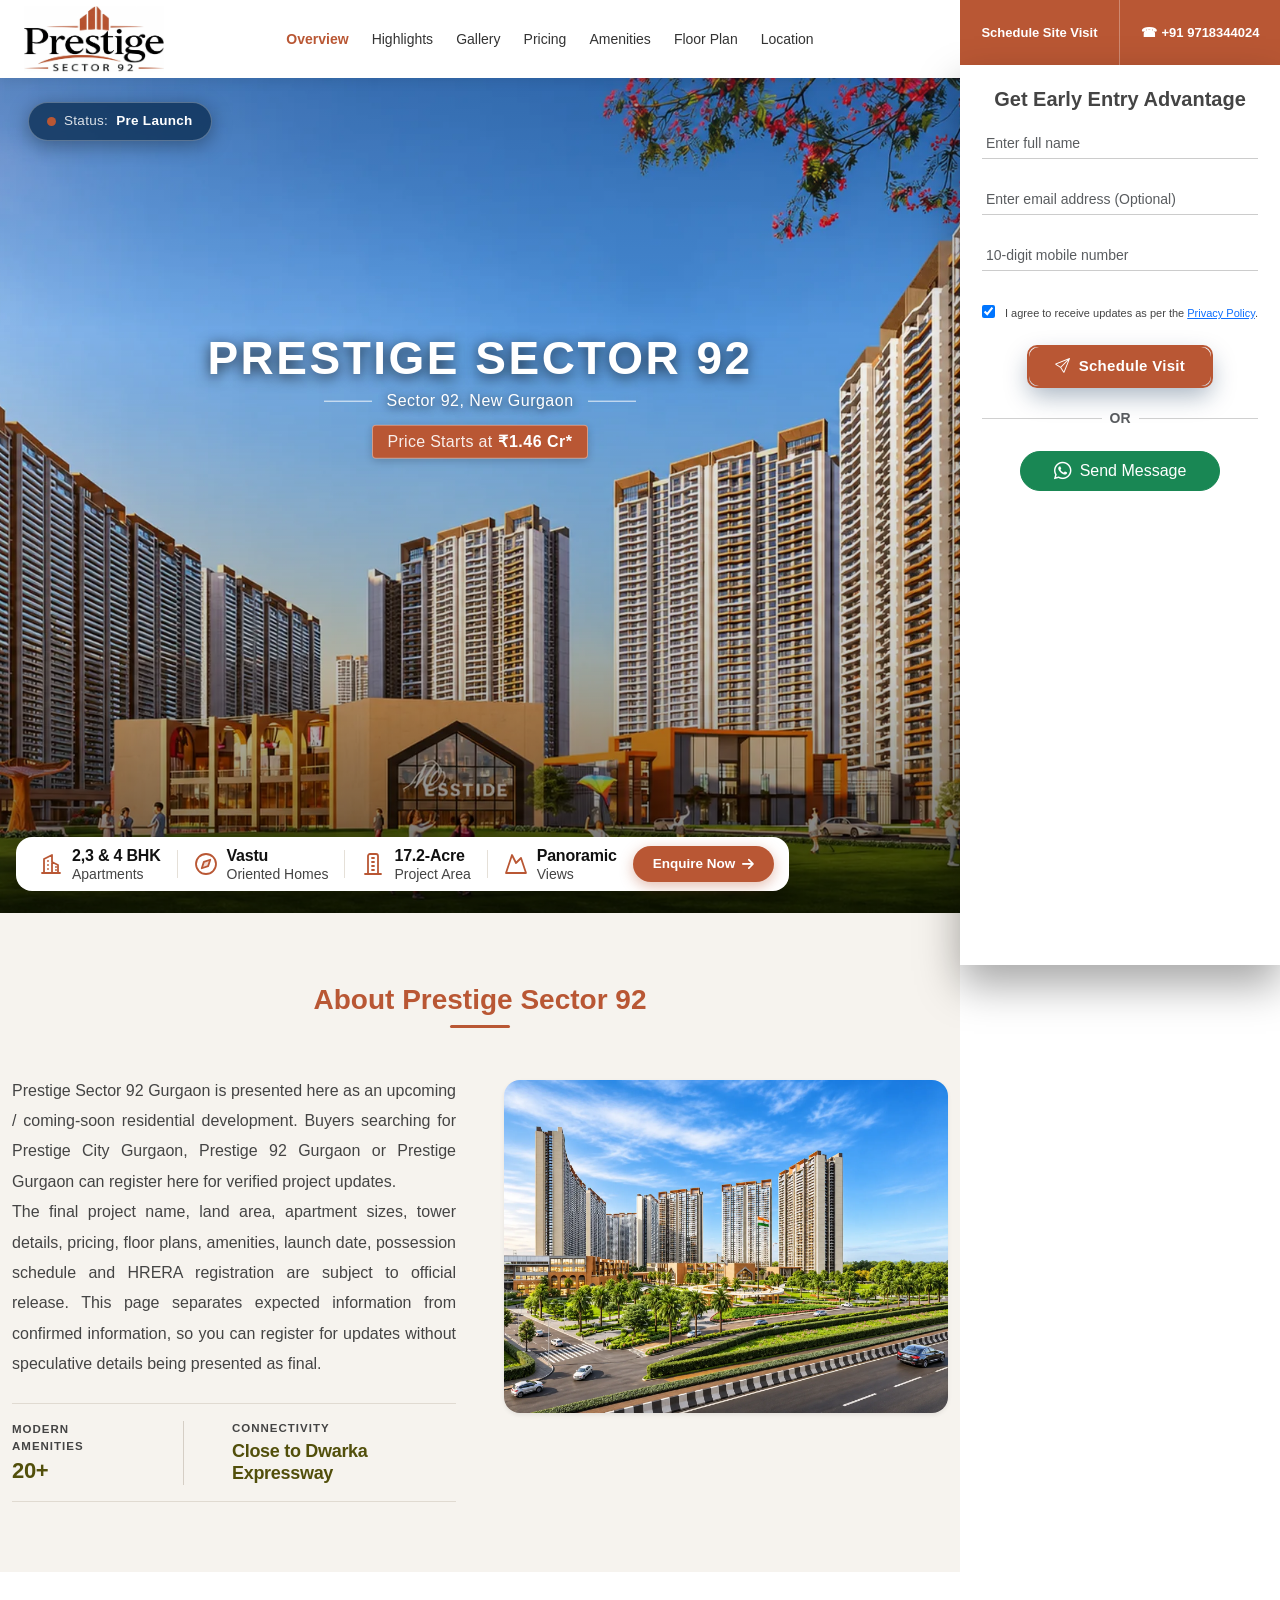
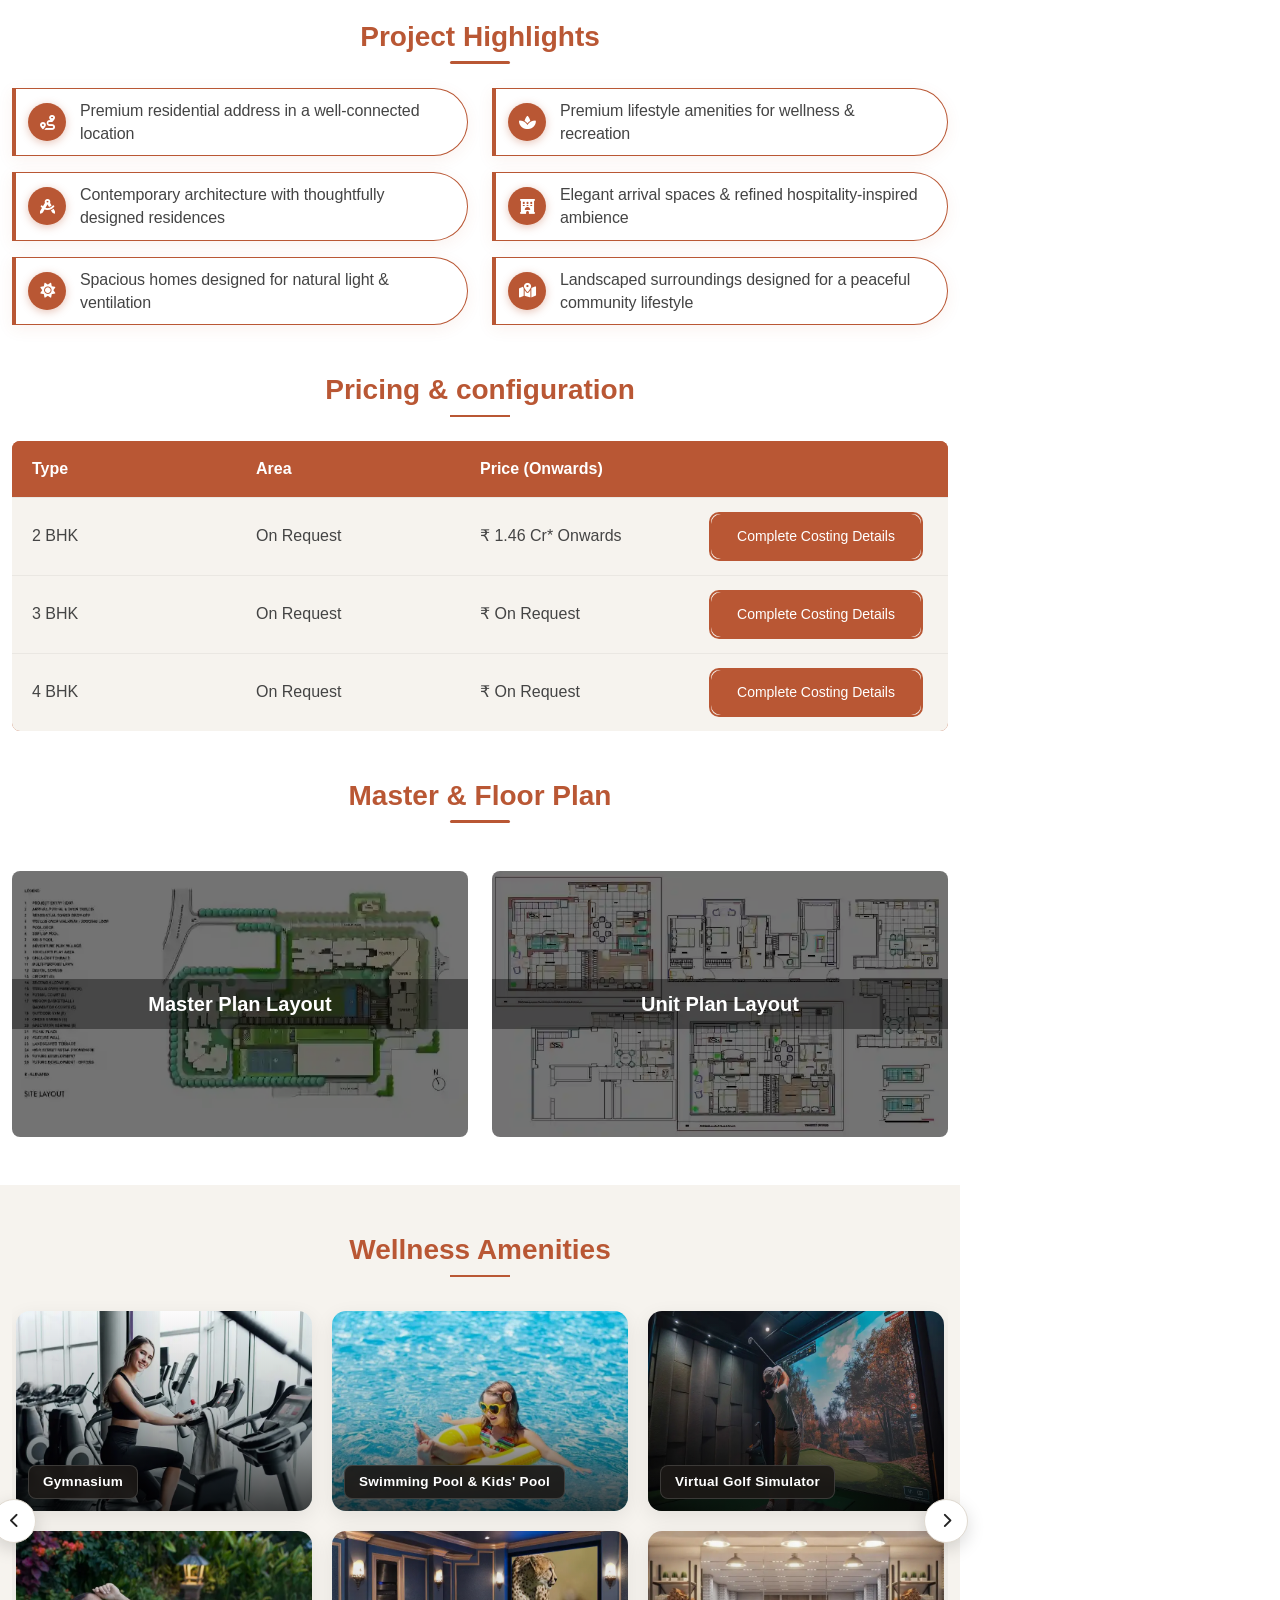
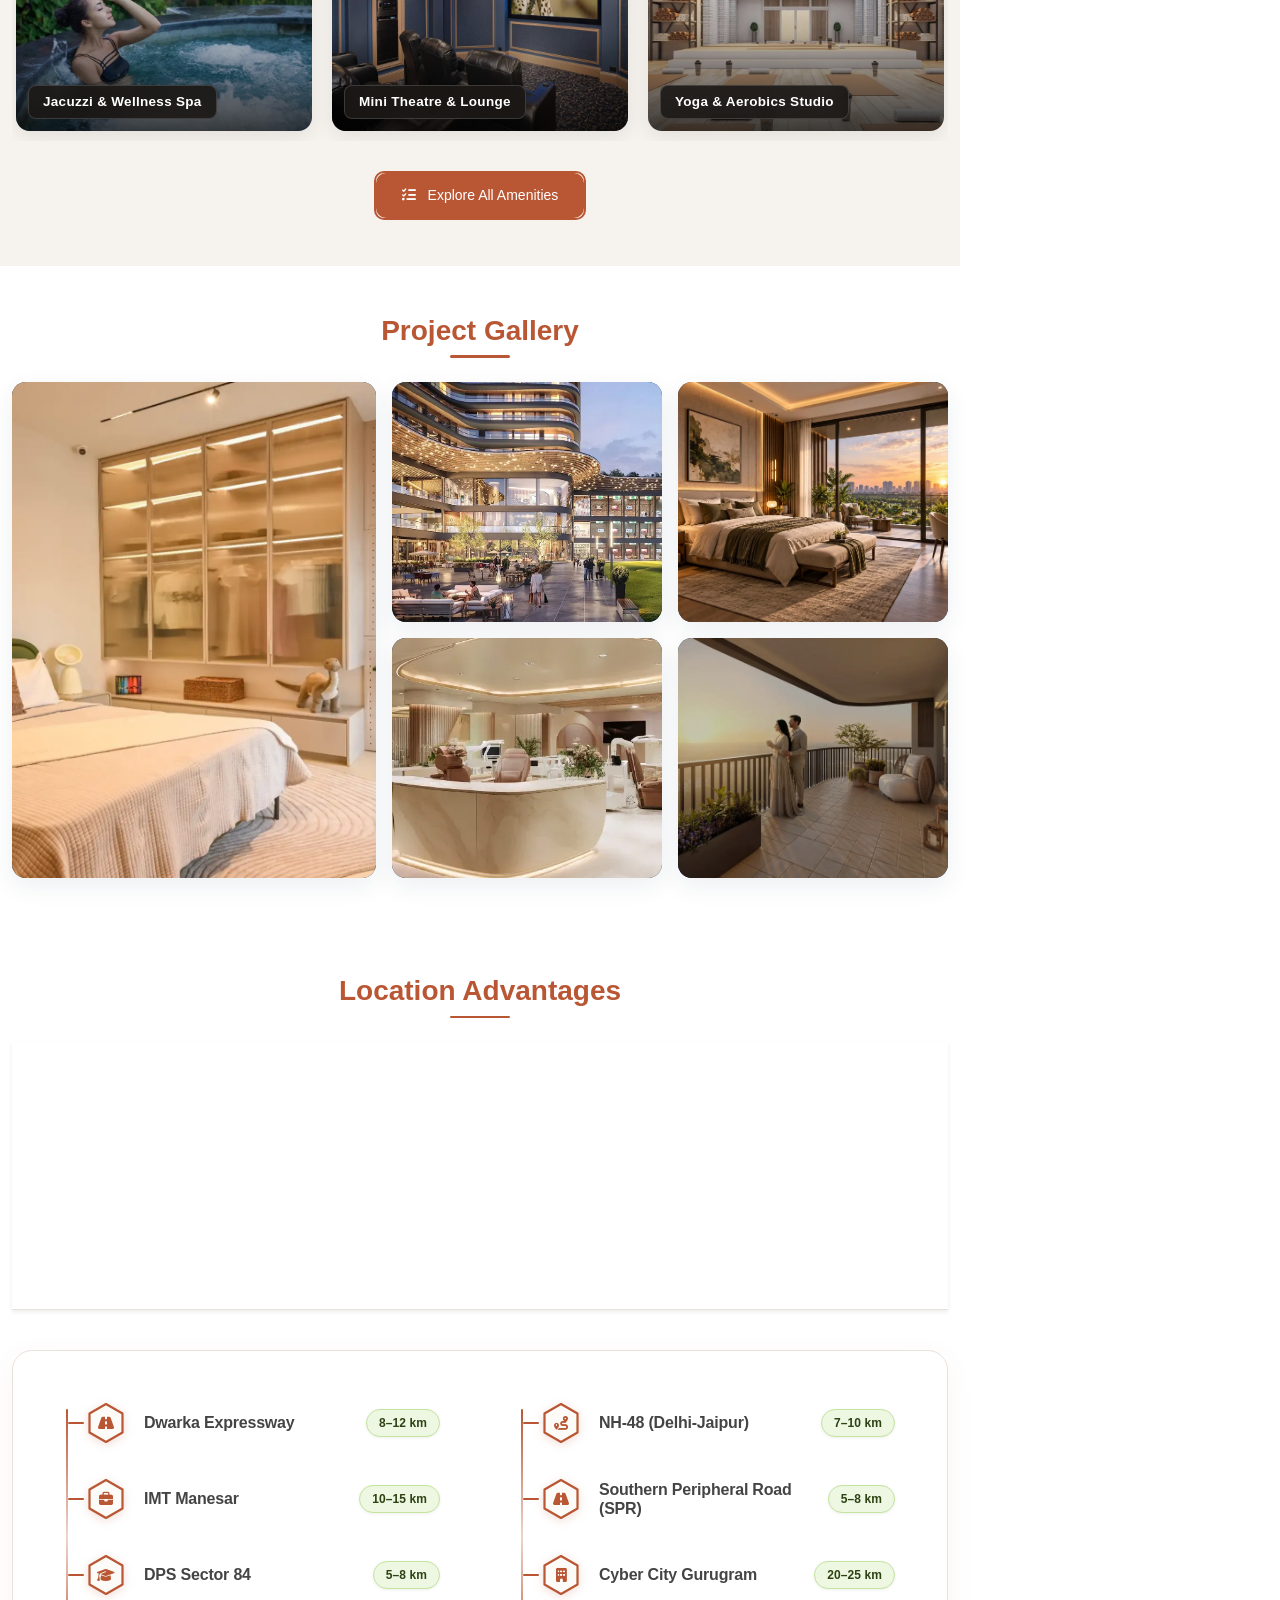
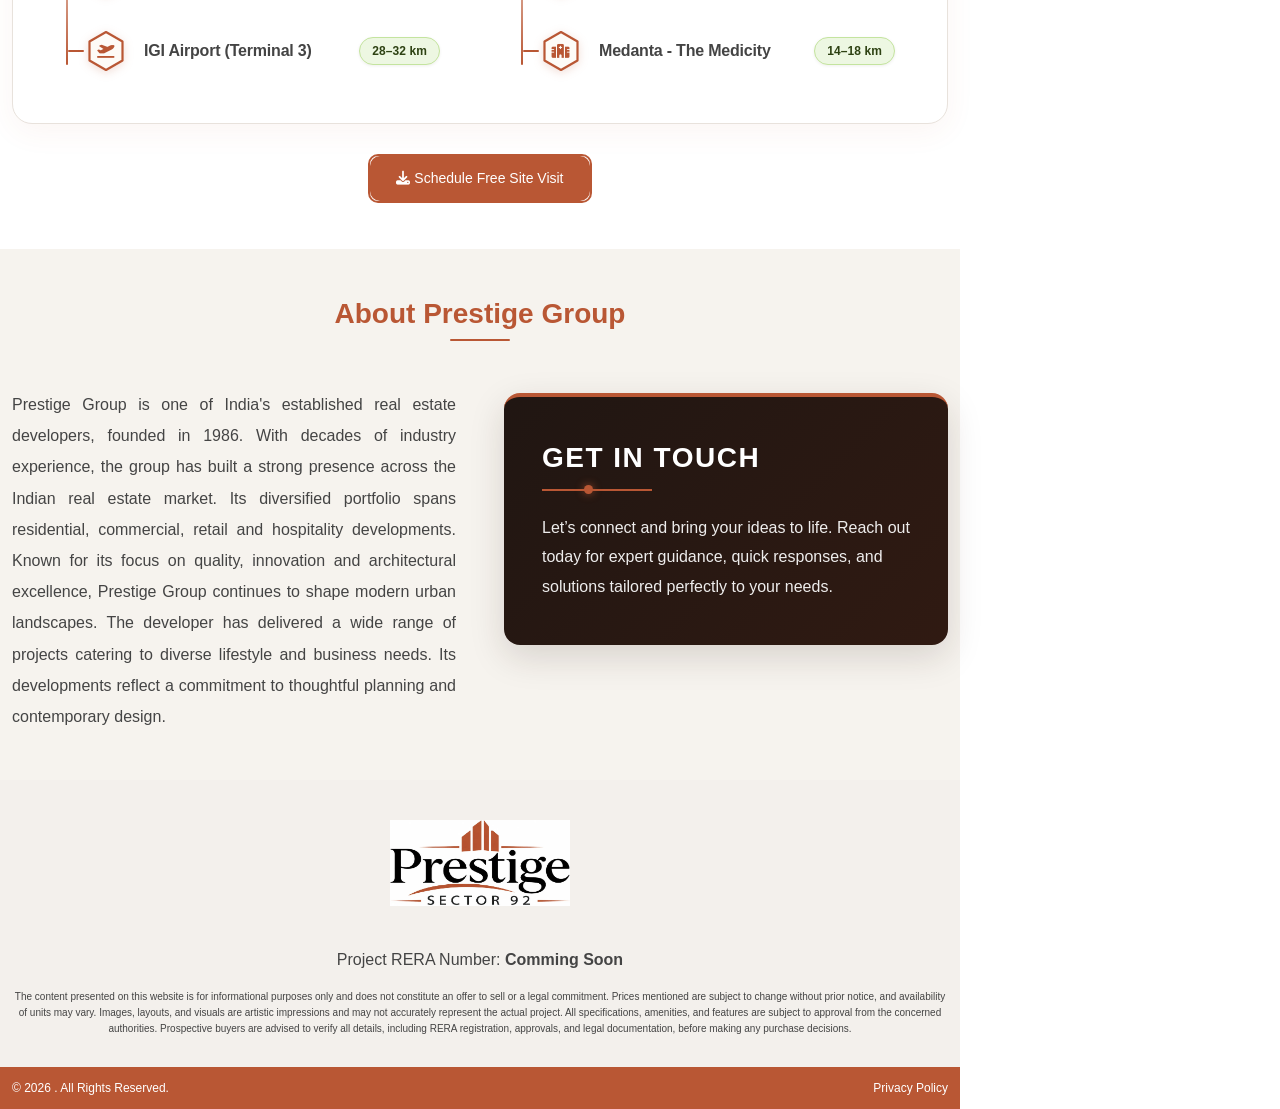
==== commit 4d3c70d6: "some fixes" ====
--- a/index.html
+++ b/index.html
@@ -75,7 +75,7 @@
     <meta http-equiv="Expires" content="0" />
 
     <!-- Project Config & Attribution Tracking -->
-    <script src="config.js?v=4.6"></script>
+    <script src="config.js?v=4.8"></script>
     <script src="formMeta.js?v=2.0"></script>
 
     <title>by Bricks & Milestone | Premium Residences</title>
@@ -243,19 +243,44 @@
         color: var(--gold);
       }
 
-      nav ul {
-        display: flex;
-        gap: 22px;
-        list-style: none;
+      @media (min-width: 992px) {
+        .header-wrap {
+          display: flex;
+          align-items: center;
+          justify-content: space-between;
+          padding: 6px 24px;
+        }
+        header nav {
+          flex: 1;
+          display: flex;
+          justify-content: center;
+          align-items: center;
+        }
+        nav ul.menu-wrapper {
+          display: flex;
+          justify-content: center;
+          align-items: center;
+          gap: clamp(14px, 1.8vw, 26px);
+          margin: 0;
+          padding: 0;
+          list-style: none;
+        }
       }
       nav a {
         text-decoration: none;
         color: #333;
         font-size: 14px;
-      }
+        font-weight: 500;
+        white-space: nowrap;
+        transition: color 0.2s ease;
+      }
+      nav a:hover,
+      nav a.fw-bold {
+        color: var(--primary, #b95734);
+      }
+      .menu-wrapper a i,
       nav a i {
-        margin-right: 6px;
-        color: var(--blue);
+        display: none !important;
       }
 
       .brochure-btn a {
@@ -1325,39 +1350,25 @@
               <ul id="menu" class="menu-wrapper py-3 m-0">
                 <!--<li><a href="#overview"><i class="fa-solid fa-circle-info"></i> Overview</a></li>-->
                 <li>
-                  <a href="#overview" class="fw-bold"
-                    ><i class="fa-solid fa-circle-info"></i> Overview</a
-                  >
+                  <a href="#overview" class="fw-bold">Overview</a>
                 </li>
                 <li>
-                  <a href="#highlights"
-                    ><i class="fa-solid fa-star"></i> Highlights</a
-                  >
+                  <a href="#highlights">Highlights</a>
                 </li>
                 <li>
-                  <a href="#gallery"
-                    ><i class="fa-solid fa-images"></i> Gallery</a
-                  >
+                  <a href="#gallery">Gallery</a>
                 </li>
                 <li>
-                  <a href="#pricing"
-                    ><i class="fa-solid fa-indian-rupee-sign"></i> Pricing</a
-                  >
+                  <a href="#pricing">Pricing</a>
                 </li>
                 <li>
-                  <a href="#amenities"
-                    ><i class="fa-solid fa-swimming-pool"></i> Amenities</a
-                  >
+                  <a href="#amenities">Amenities</a>
                 </li>
                 <li>
-                  <a href="#floor-plan"
-                    ><i class="fa-solid fa-building"></i> Floor Plan</a
-                  >
+                  <a href="#floor-plan">Floor Plan</a>
                 </li>
                 <li>
-                  <a href="#location"
-                    ><i class="fa-solid fa-location-dot"></i> Location</a
-                  >
+                  <a href="#location">Location</a>
                 </li>
                 <!--<li><a href="#About"><i class="fa-solid fa-location-dot"></i> About</a></li>-->
                 <!--<li class="brochure-btn mb-3 mb-lg-0" data-bs-toggle="modal" data-bs-target="#leadModal">-->
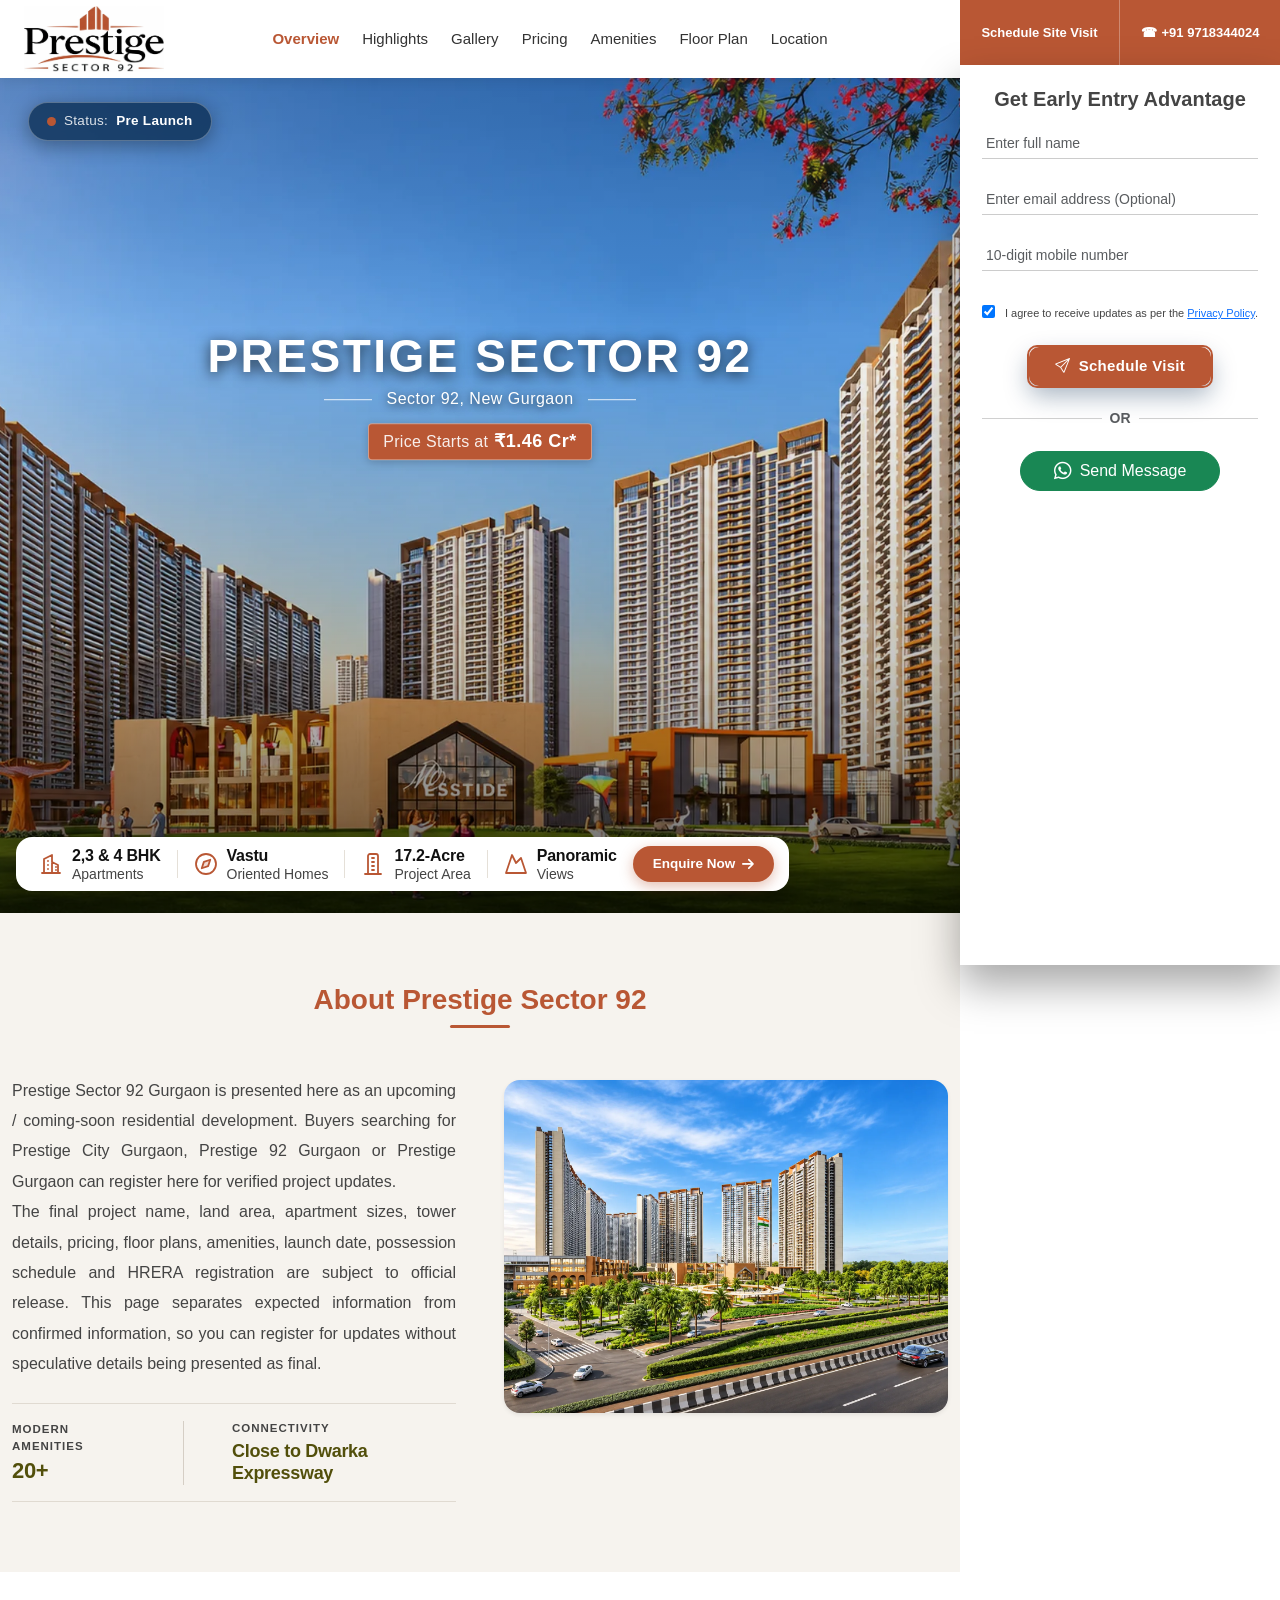
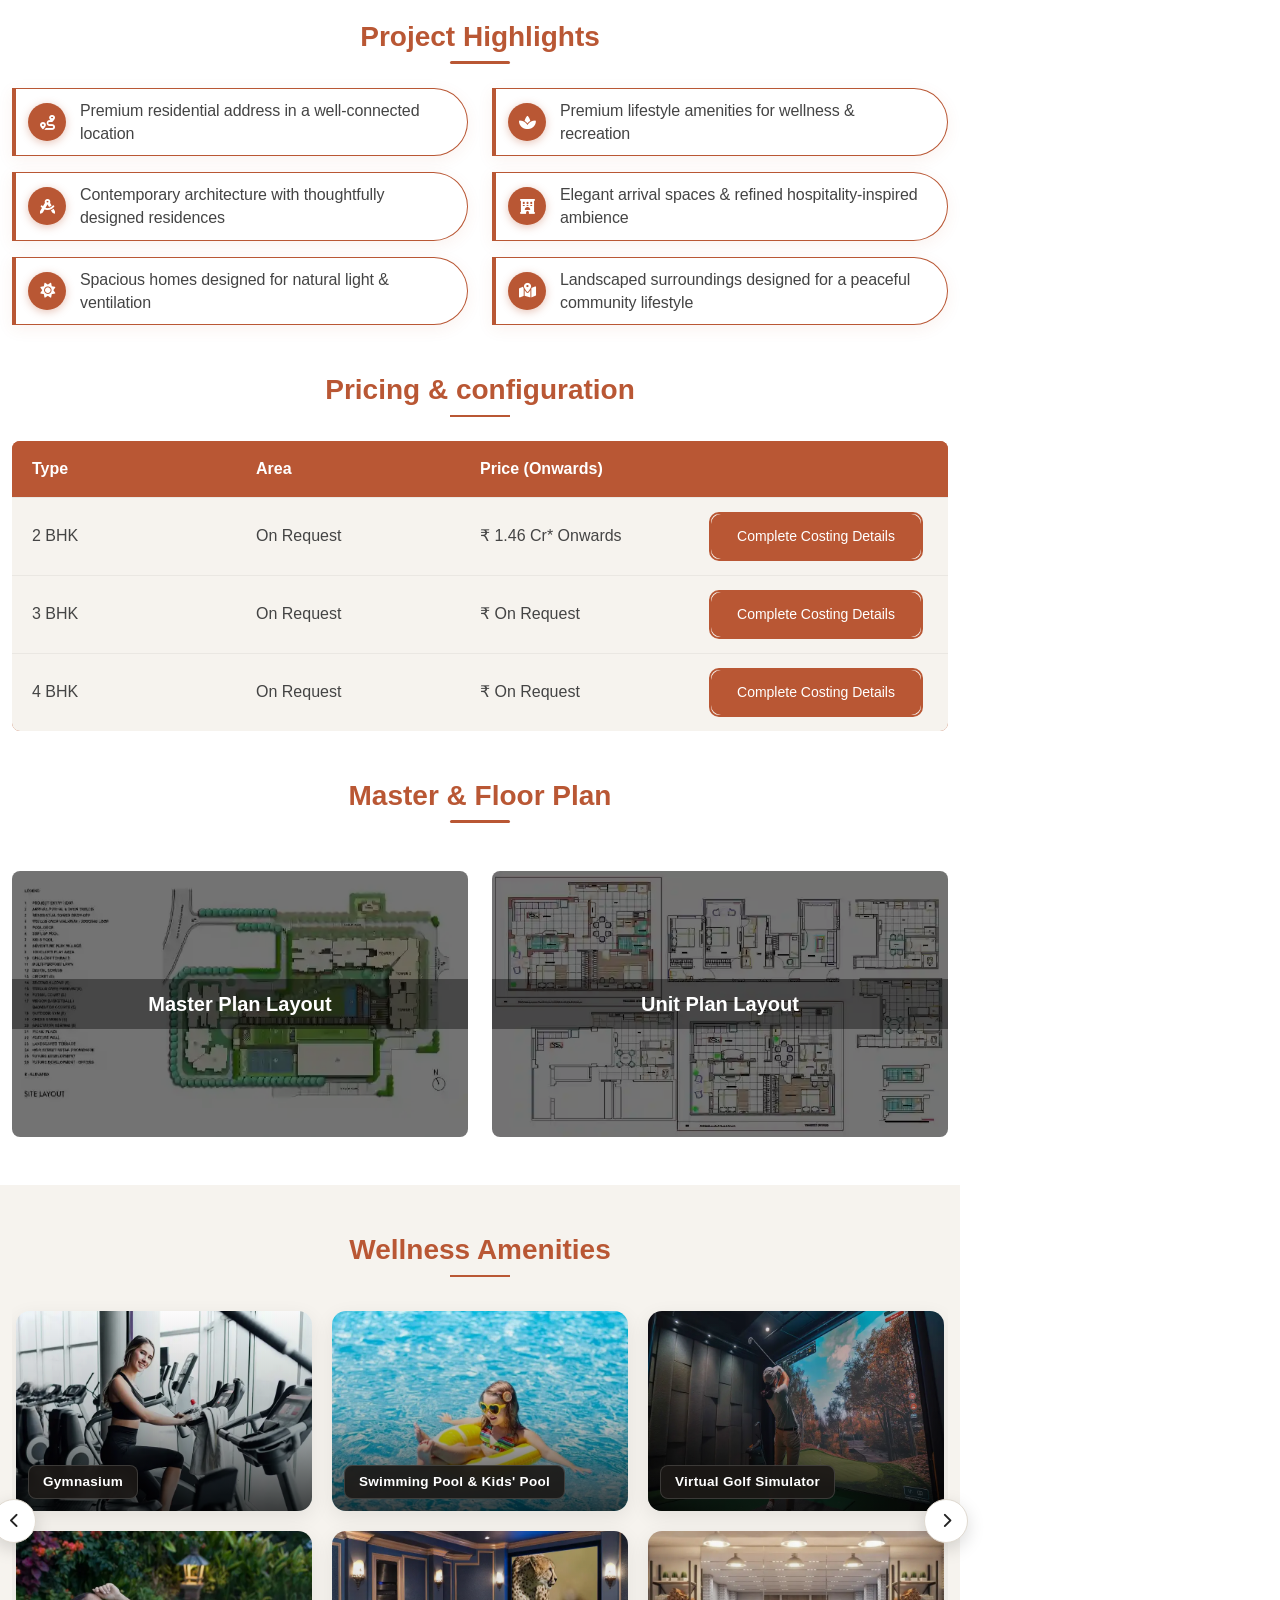
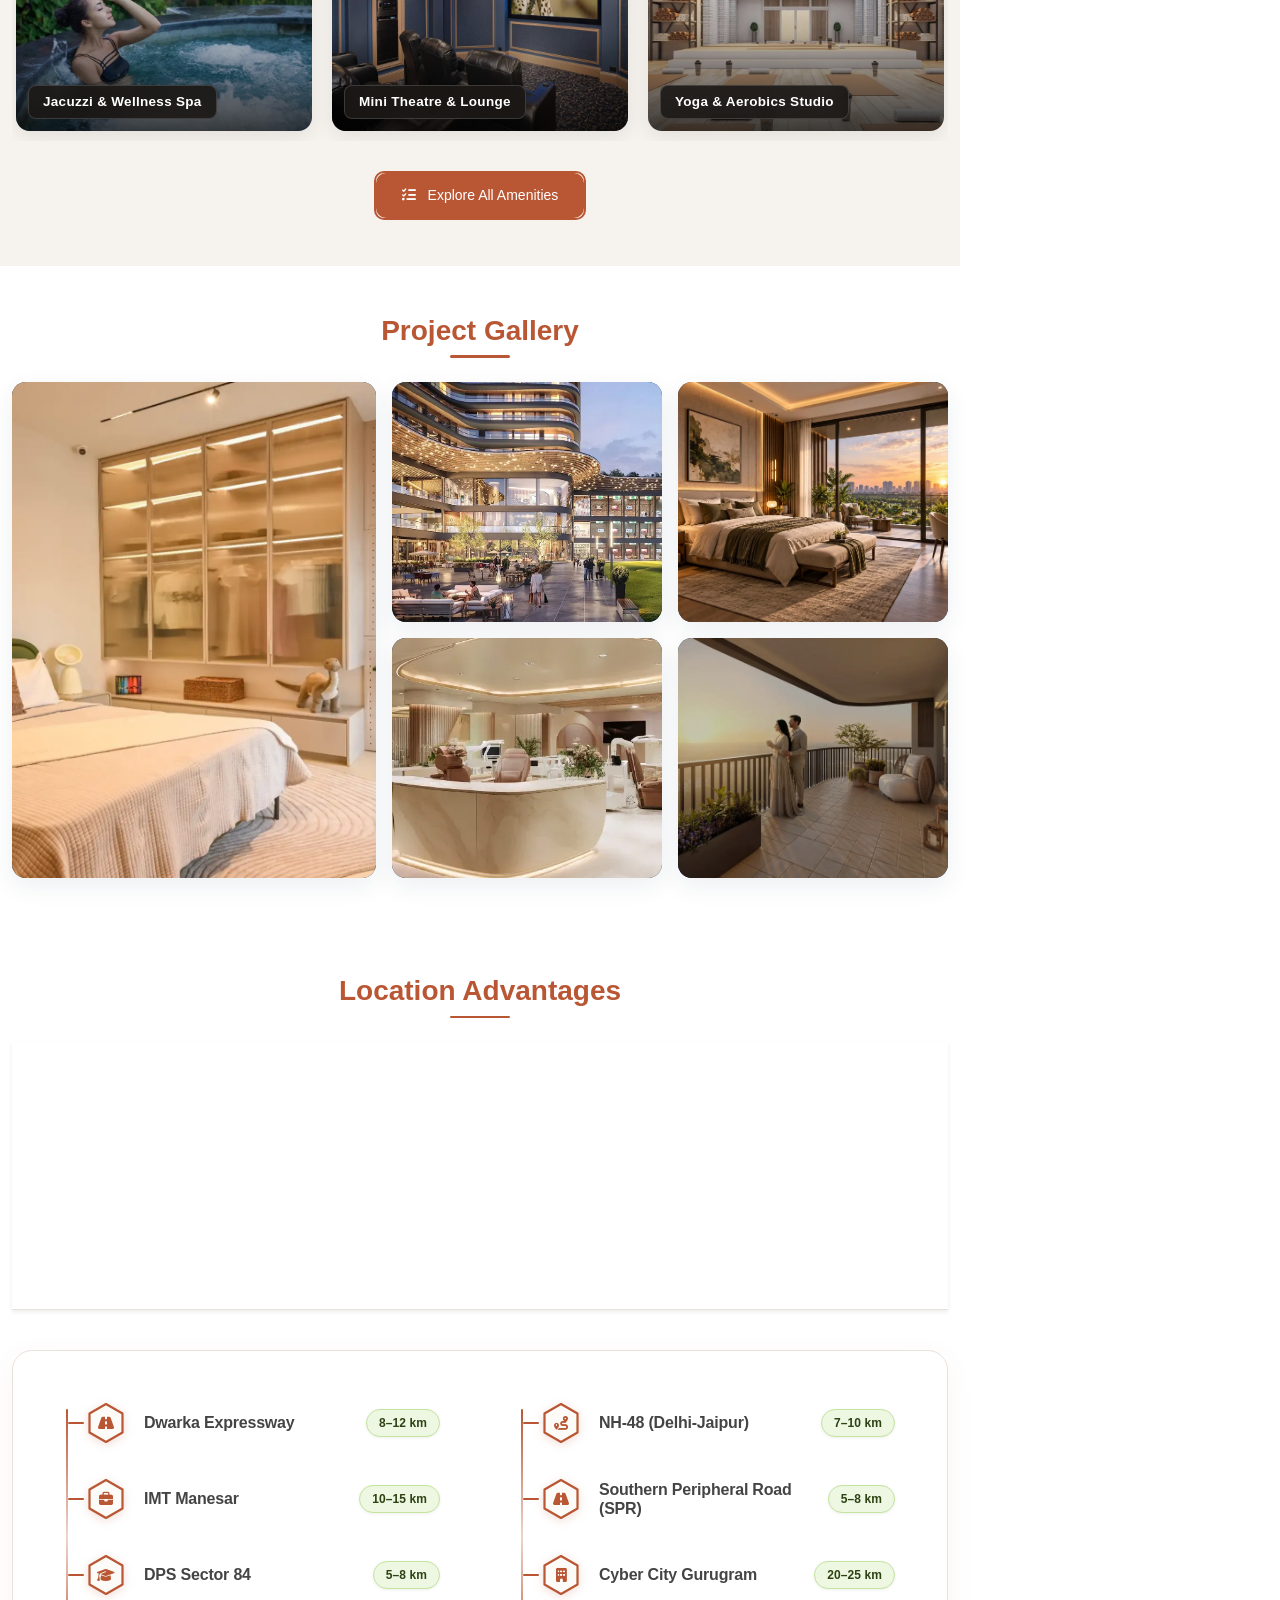
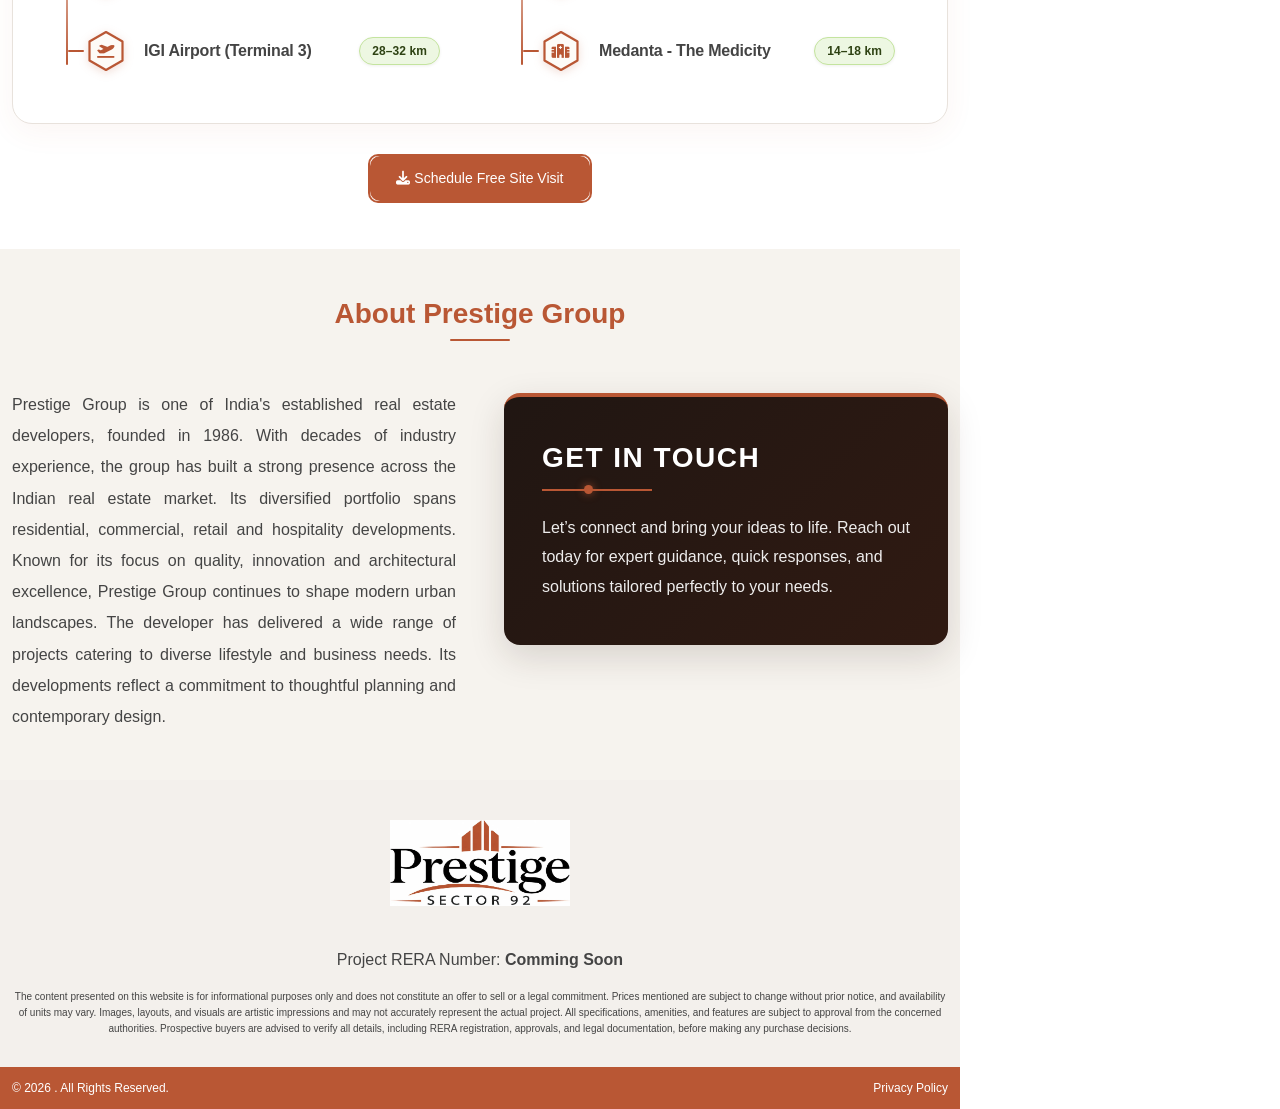
==== commit 9de9f60c: "some fixes" ====
--- a/index.html
+++ b/index.html
@@ -75,7 +75,7 @@
     <meta http-equiv="Expires" content="0" />
 
     <!-- Project Config & Attribution Tracking -->
-    <script src="config.js?v=4.8"></script>
+    <script src="config.js?v=5.0"></script>
     <script src="formMeta.js?v=2.0"></script>
 
     <title>by Bricks & Milestone | Premium Residences</title>
@@ -266,16 +266,19 @@
           list-style: none;
         }
       }
-      nav a {
+      nav a,
+      .menu-wrapper a {
         text-decoration: none;
         color: #333;
-        font-size: 14px;
+        font-size: 15px;
         font-weight: 500;
         white-space: nowrap;
         transition: color 0.2s ease;
       }
       nav a:hover,
-      nav a.fw-bold {
+      nav a.fw-bold,
+      .menu-wrapper a:hover,
+      .menu-wrapper a.fw-bold {
         color: var(--primary, #b95734);
       }
       .menu-wrapper a i,
@@ -350,7 +353,7 @@
           position: relative;
         }
         .header-wrap {
-          padding: 15px 20px;
+          padding: 4px 20px;
         }
       }
 
@@ -1011,7 +1014,7 @@
 
       .hero-badge-pill .blinking-price {
         font-weight: 700;
-        font-size: 16px;
+        font-size: 18px;
         color: #ffffff;
       }
 
@@ -1030,7 +1033,7 @@
       .blinking-price,
       .price-bling-anim {
         display: inline-block;
-        font-size: 16px;
+        font-size: 18px;
         font-weight: 800;
         letter-spacing: 0.5px;
         animation: priceBlinkOnOff 1s infinite;
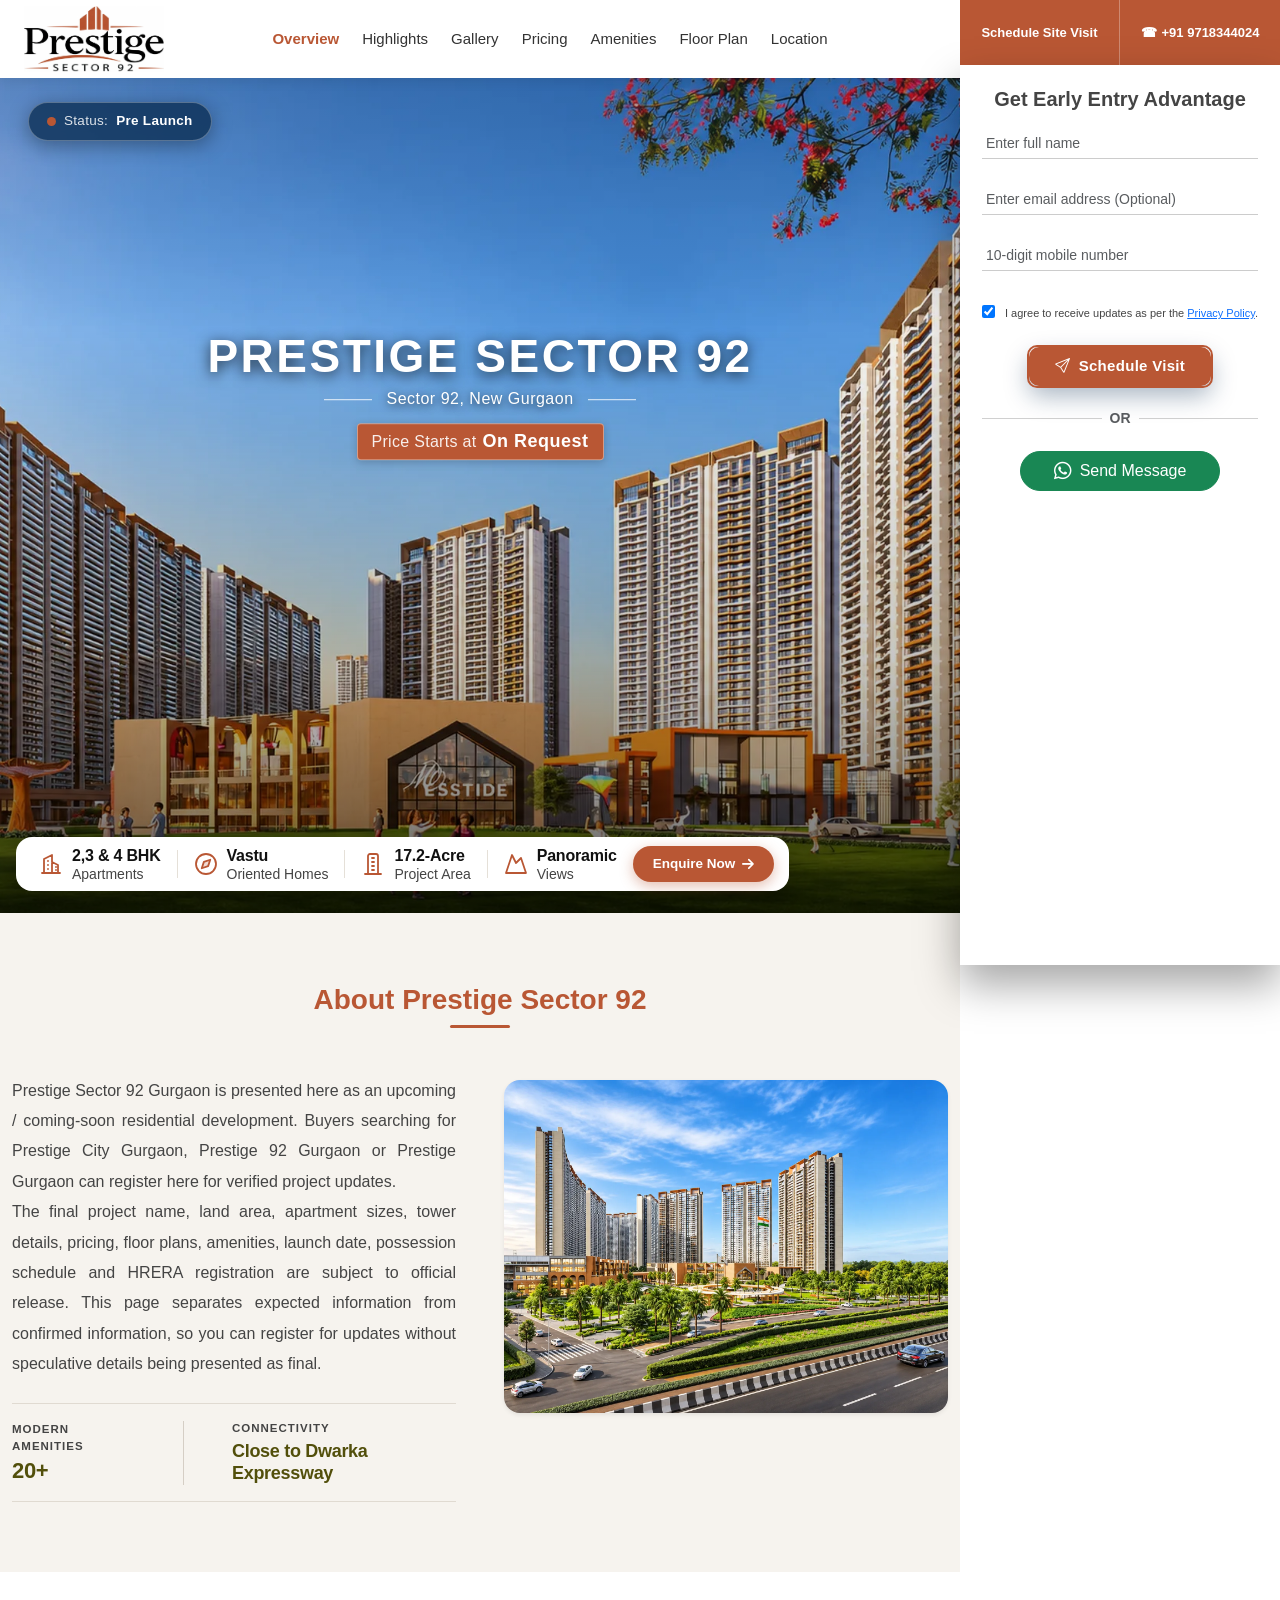
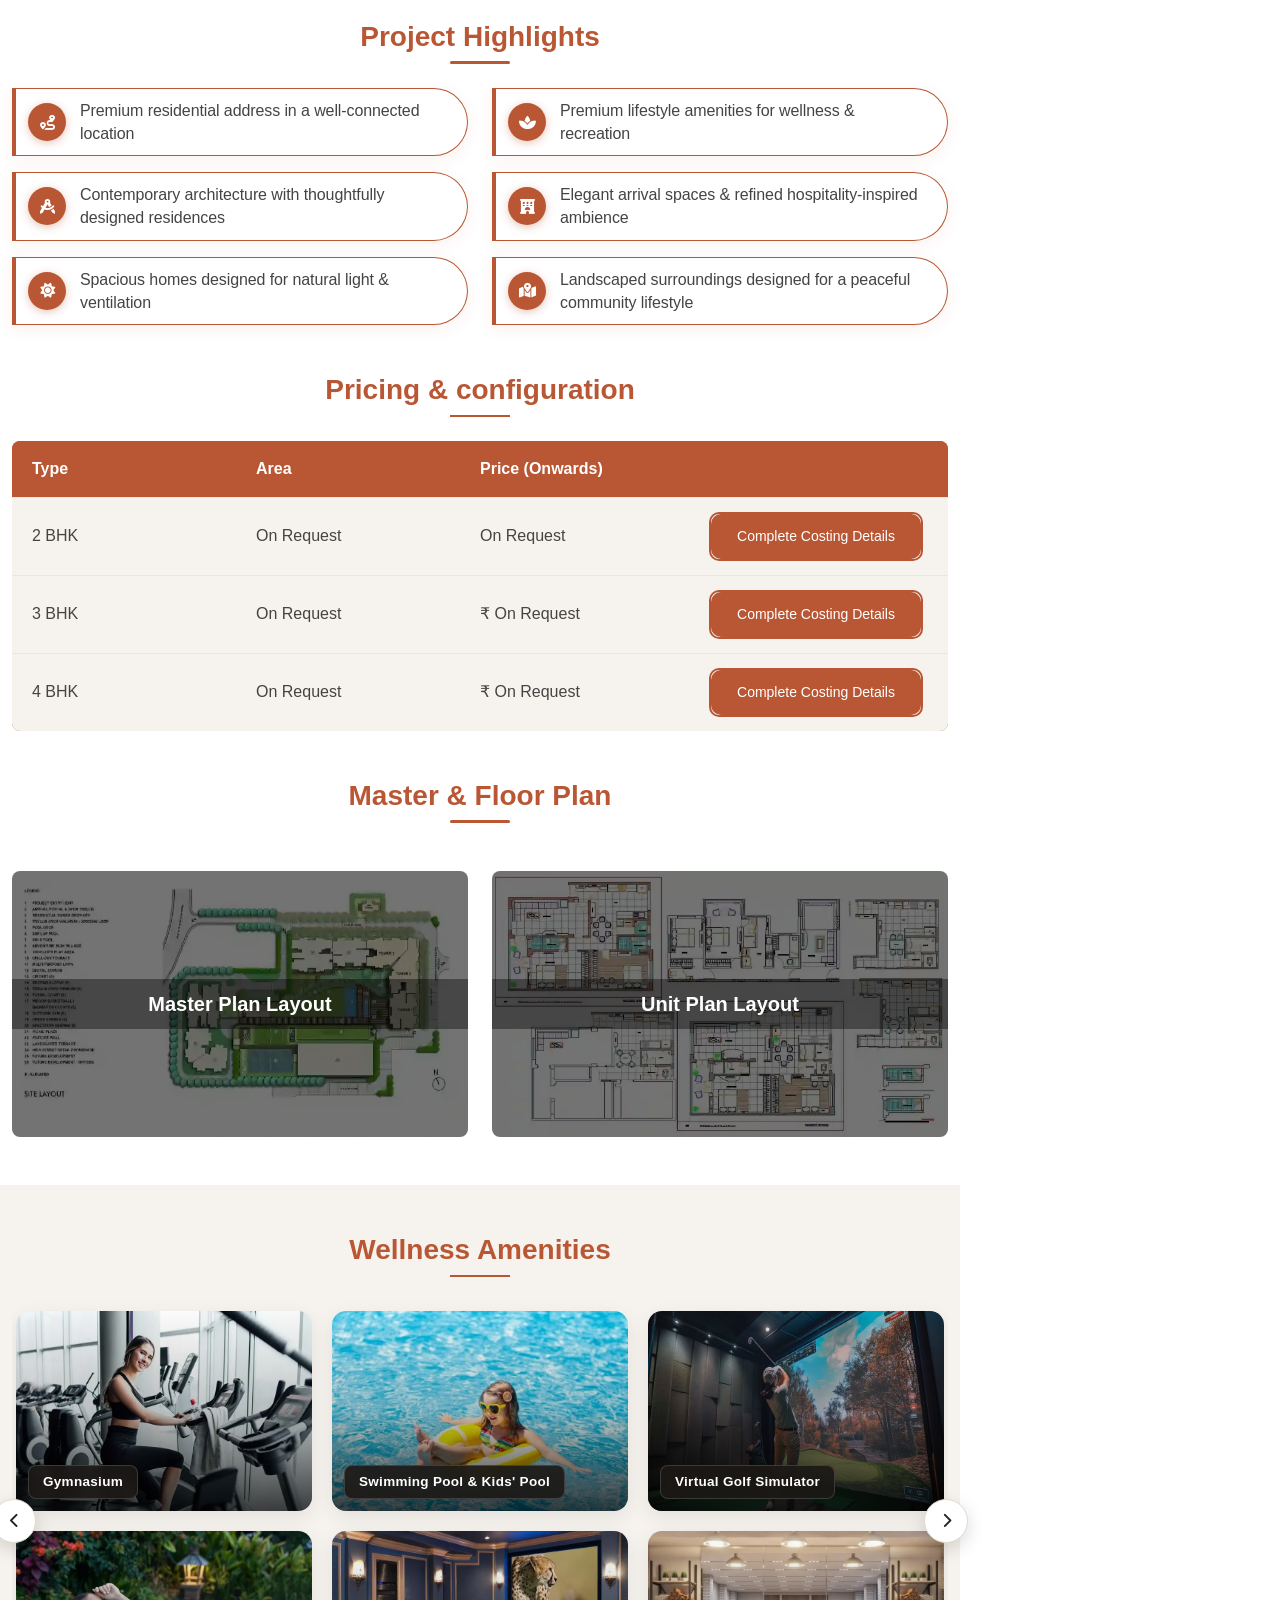
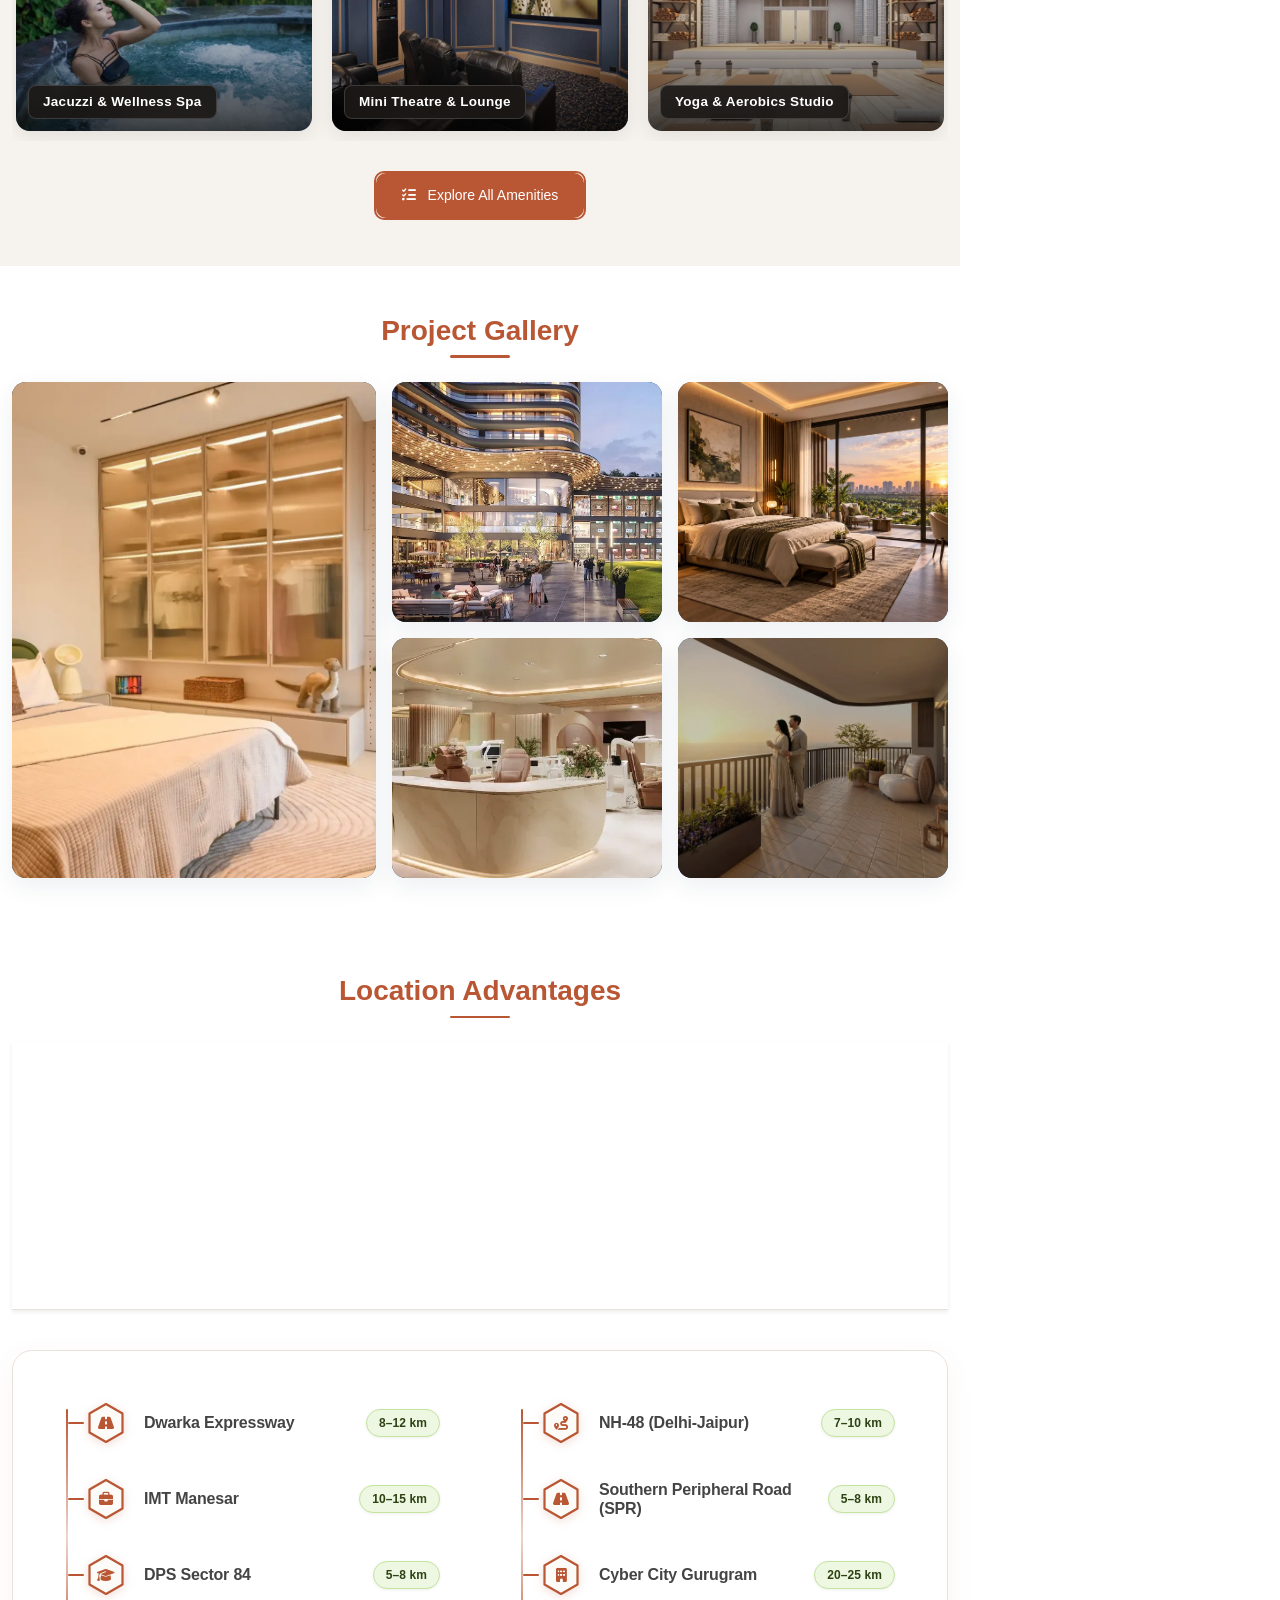
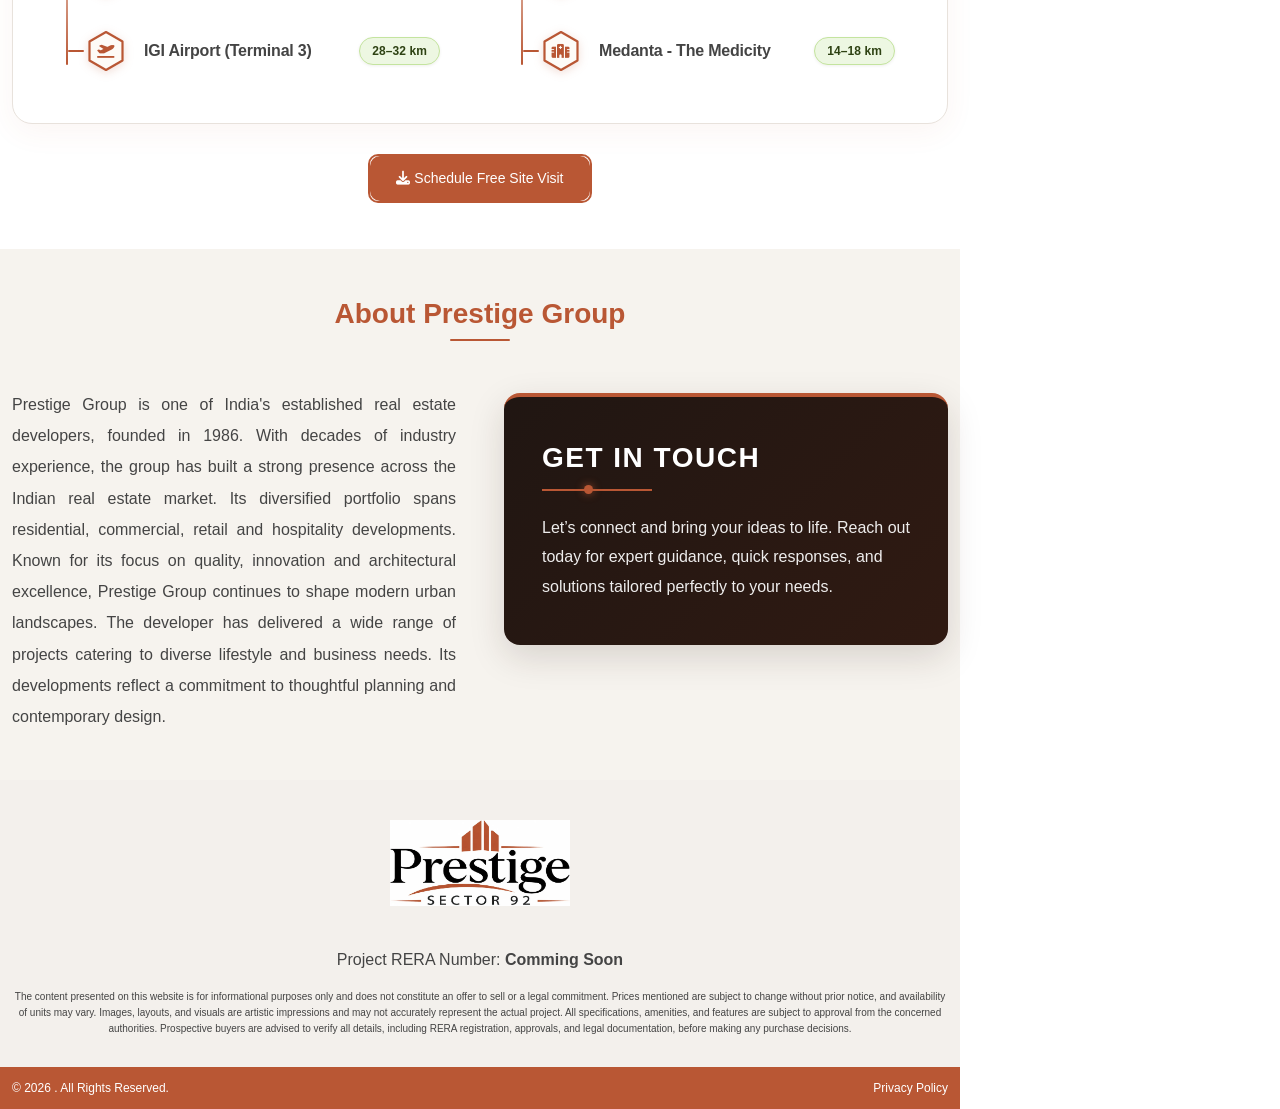
==== commit 6b1e2ca9: "fs" ====
--- a/index.html
+++ b/index.html
@@ -23,42 +23,42 @@
         "mainEntity": [
           {
             "@type": "Question",
-            "name": "Where is Bricks & Milestones located?",
+            "name": "Where is Prestige Sector 92 located?",
             "acceptedAnswer": {
               "@type": "Answer",
-              "text": "Bricks & Milestones is located in Bileshivale, Hennur Road, North , Karnataka. The project offers convenient connectivity to Hennur Main Road, Outer Ring Road, Kalyan Nagar, KR Puram, Manyata Business Park and other key destinations."
+              "text": "Prestige Sector 92 is located in Sector 92, Gurgaon, Haryana. The project offers seamless connectivity to Dwarka Expressway, NH-48, Pataudi Road, Cyber City, and IGI Airport."
             }
           },
           {
             "@type": "Question",
-            "name": "Who is the developer of Bricks & Milestones ?",
+            "name": "Who is the developer of Prestige Sector 92?",
             "acceptedAnswer": {
               "@type": "Answer",
-              "text": "Bricks & Milestones is developed by Bricks & Milestones, a -based real estate developer focused on residential communities with contemporary architecture, thoughtful planning and lifestyle-oriented amenities."
+              "text": "Prestige Sector 92 is developed by Prestige Group, one of India's leading and trusted real estate developers known for architectural excellence and premium residential communities."
             }
           },
           {
             "@type": "Question",
-            "name": "What configurations are available at Bricks & Milestones ?",
+            "name": "What configurations are available at Prestige Sector 92?",
             "acceptedAnswer": {
               "@type": "Answer",
-              "text": "Bricks & Milestones offers 2, 3, 3.5 and 4 BHK residences. The project features spacious layouts designed with natural light, ventilation, balconies and comfortable living spaces."
+              "text": "Prestige Sector 92 offers 2, 3 and 4 BHK luxury residences designed with spacious layouts, ample natural lighting, ventilation, and modern high-end specifications."
             }
           },
           {
             "@type": "Question",
-            "name": "What are the key highlights of Bricks & Milestones ?",
+            "name": "What are the key highlights of Prestige Sector 92?",
             "acceptedAnswer": {
               "@type": "Answer",
-              "text": "Bricks & Milestones is spread across approximately 9.3 acres and features 6 towers with 796 residences. Key highlights include 89% open spaces, only four homes per floor, large balconies, landscaped areas, premium amenities and contemporary high-rise living."
+              "text": "Key highlights include luxury high-rise towers, 20+ lifestyle amenities, expansive landscaped green spaces, lavish clubhouse, 24/7 multi-tier security, and close proximity to Dwarka Expressway."
             }
           },
           {
             "@type": "Question",
-            "name": "Is Bricks & Milestones RERA registered?",
+            "name": "Is Prestige Sector 92 RERA registered?",
             "acceptedAnswer": {
               "@type": "Answer",
-              "text": "Yes, Bricks & Milestones is RERA registered under registration number PRM/KA/RERA/1251/446/PR/151225/008336."
+              "text": "Prestige Sector 92 is a RERA compliant project and official RERA registration details are Coming Soon / available upon request."
             }
           }
         ]
@@ -75,16 +75,27 @@
     <meta http-equiv="Expires" content="0" />
 
     <!-- Project Config & Attribution Tracking -->
-    <script src="config.js?v=5.0"></script>
+    <script src="config.js?v=5.1"></script>
     <script src="formMeta.js?v=2.0"></script>
 
-    <title>by Bricks & Milestone | Premium Residences</title>
+    <title>Prestige Sector 92 Gurgaon | Luxury Residences</title>
     <meta
       name="description"
-      content="Discover by Bricks & Milestone, offering premium residences with modern architecture, lifestyle amenities, landscaped spaces and elevated living."
+      content="Discover Prestige Sector 92 Gurgaon, offering premium 2, 3 & 4 BHK luxury residences with modern architecture, 20+ lifestyle amenities, landscaped green spaces, and prime connectivity to Dwarka Expressway."
     />
     <link rel="canonical" href="https://prestigesector92.co.in/" />
+    <meta property="og:title" content="Prestige Sector 92 Gurgaon | Luxury Residences" />
+    <meta
+      property="og:description"
+      content="Discover Prestige Sector 92 Gurgaon, offering premium 2, 3 & 4 BHK luxury residences with modern architecture, 20+ lifestyle amenities, landscaped green spaces, and prime connectivity to Dwarka Expressway."
+    />
     <meta property="og:url" content="https://prestigesector92.co.in/" />
+    <meta name="twitter:card" content="summary_large_image" />
+    <meta name="twitter:title" content="Prestige Sector 92 Gurgaon | Luxury Residences" />
+    <meta
+      name="twitter:description"
+      content="Discover Prestige Sector 92 Gurgaon, offering premium 2, 3 & 4 BHK luxury residences with modern architecture, 20+ lifestyle amenities, landscaped green spaces, and prime connectivity to Dwarka Expressway."
+    />
     <meta name="twitter:url" content="https://prestigesector92.co.in/" />
 
     <link rel="icon" type="image/webp" href="images/favicon/fav.webp" />
@@ -1678,7 +1689,7 @@
                     margin-bottom: 24px;
                   "
                 >
-                  by Bricks &amp; Milestone is an exclusive residential
+                  <span class="project-name">Prestige Sector 92</span> is an exclusive residential
                   development designed for those seeking a refined lifestyle
                   that blends contemporary architecture, premium amenities, and
                   everyday convenience. Thoughtfully planned residences offer
@@ -1686,7 +1697,7 @@
                   environment, while the project’s modern infrastructure and
                   lifestyle amenities create a well-rounded community
                   experience. With a focus on quality, privacy, and
-                  sophisticated urban living, is positioned as an ideal
+                  sophisticated urban living, <span class="project-name">Prestige Sector 92</span> is positioned as an ideal
                   choice for discerning homebuyers looking for a premium address
                   with strong lifestyle appeal.
                 </p>
@@ -3426,7 +3437,7 @@
                       <div
                         style="display: flex; flex-direction: column; gap: 4px"
                       >
-                        <!-- Item 1: Hennur Main Road & ORR -->
+                        <!-- Item 1: Dwarka Expressway -->
                         <div class="circuit-row" style="position: relative">
                           <div
                             class="circuit-btn"
@@ -4369,7 +4380,7 @@
                   margin: 0;
                 "
               >
-                About Bricks &amp; Milestones
+                About Prestige Group
               </h3>
               <div
                 class="mx-auto mt-2"
@@ -4397,15 +4408,15 @@
                     margin-bottom: 0;
                   "
                 >
-                  Bricks &amp; Milestone presents , a thoughtfully
-                  envisioned residential development focused on contemporary
+                  Prestige Group presents <span class="project-name">Prestige Sector 92</span>, a thoughtfully
+                  envisioned luxury residential development focused on contemporary
                   architecture, refined living, and everyday comfort. The
                   project brings together well-designed residences, premium
                   lifestyle amenities, landscaped surroundings, and a
                   sophisticated community environment. With an emphasis on
-                  quality, functionality, and modern urban living, is
+                  quality, functionality, and modern urban living, <span class="project-name">Prestige Sector 92</span> is
                   designed to offer residents an elevated lifestyle in a
-                  well-connected and desirable location.
+                  well-connected and desirable location in Gurgaon.
                 </p>
               </div>
 
@@ -4491,65 +4502,51 @@
 
   <div class="faq-item">
     <button class="faq-question">
-      Where is by Bricks & Milestones located?
+      Where is Prestige Sector 92 located?
       <span class="faq-icon">+</span>
     </button>
     <div class="faq-answer">
-      by Bricks & Milestones is located off Hennur Road in
-      , Karnataka. The project site is situated at Sy No. 25/1,
-      Bileshivale Main Road, Rampura Village, Hobli, Hennur, Bidarahalli,
-      , Karnataka – 562149.
+      Prestige Sector 92 is located in Sector 92, Gurgaon, Haryana. The project offers convenient connectivity to Dwarka Expressway, NH-48, Pataudi Road, Cyber City, and IGI Airport.
     </div>
   </div>
 
   <div class="faq-item">
     <button class="faq-question">
-      Who is the developer of ?
+      Who is the developer of Prestige Sector 92?
       <span class="faq-icon">+</span>
     </button>
     <div class="faq-answer">
-      is developed by Bricks & Milestones, a -based real
-      estate developer known for design-focused residential communities.
-      is one of the developer's ongoing residential projects in
-      Northeast .
+      Prestige Sector 92 is developed by Prestige Group, one of India's leading real estate developers renowned for premium residential communities and world-class developments.
     </div>
   </div>
 
   <div class="faq-item">
     <button class="faq-question">
-      What configurations are available at ?
+      What configurations are available at Prestige Sector 92?
       <span class="faq-icon">+</span>
     </button>
     <div class="faq-answer">
-      offers 2 BHK, 3 BHK, 3.5 BHK and 4 BHK apartments. The
-      residences range from approximately 1,332 sq. ft. to 2,164 sq. ft.,
-      providing spacious layouts designed for contemporary urban living.
+      Prestige Sector 92 offers 2 BHK, 3 BHK, and 4 BHK luxury residences providing spacious layouts designed for contemporary urban living.
     </div>
   </div>
 
   <div class="faq-item">
     <button class="faq-question">
-      What are the key highlights of by Bricks & Milestones?
+      What are the key highlights of Prestige Sector 92?
       <span class="faq-icon">+</span>
     </button>
     <div class="faq-answer">
-      is spread across 9.3 acres and features 6 towers with
-      796 residences, rising up to 33 storeys. The project offers around
-      90% open spaces, spacious curved balconies, only 4 units per floor,
-      no common walls, vehicle-free zones, co-working spaces, walking
-      trails, sports facilities, a swimming pool, kids' play areas and
-      a 30,000 sq. ft. clubhouse.
+      Key highlights include luxury high-rise towers, 20+ modern amenities, clubhouse, swimming pool, sports courts, extensive landscaped greens, and strategic connectivity to Dwarka Expressway.
     </div>
   </div>
 
   <div class="faq-item">
     <button class="faq-question">
-      Is RERA registered?
+      Is Prestige Sector 92 RERA registered?
       <span class="faq-icon">+</span>
     </button>
     <div class="faq-answer">
-      Yes. by Bricks & Milestones is RERA registered under
-      Registration No. PRM/KA/RERA/1251/446/PR/151225/008336.
+      Yes. Prestige Sector 92 is a RERA compliant project and official registration details are Coming Soon.
     </div>
   </div>
 
@@ -4658,7 +4655,7 @@
                 <br />
                 <!--Agent RERA Number: <strong>RC/REP/HARERA/GGM/650/382/2022/125</strong><br>-->
                 Project RERA Number:
-                <strong>PRM/KA/RERA/1251/446/PR/151225/008336</strong>
+                <strong class="project-rera">Coming Soon</strong>
               </p>
             </div>
 
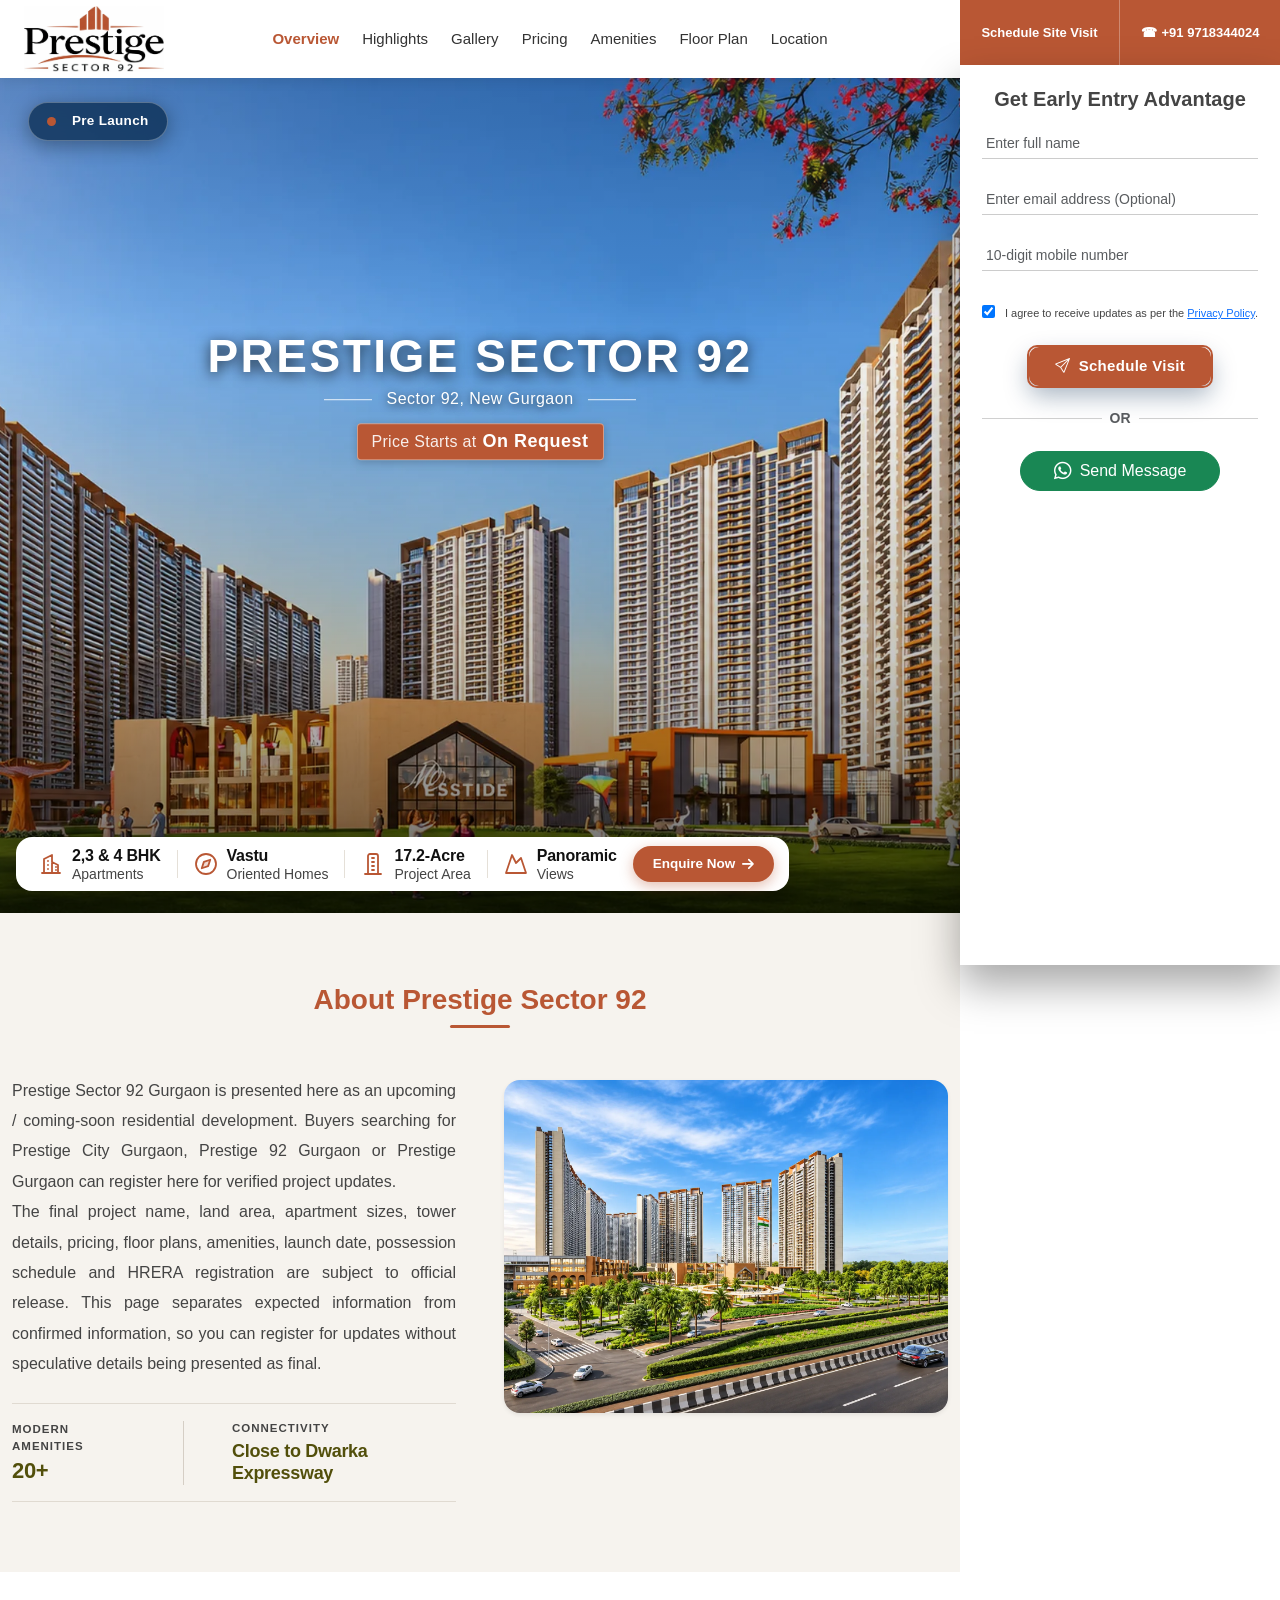
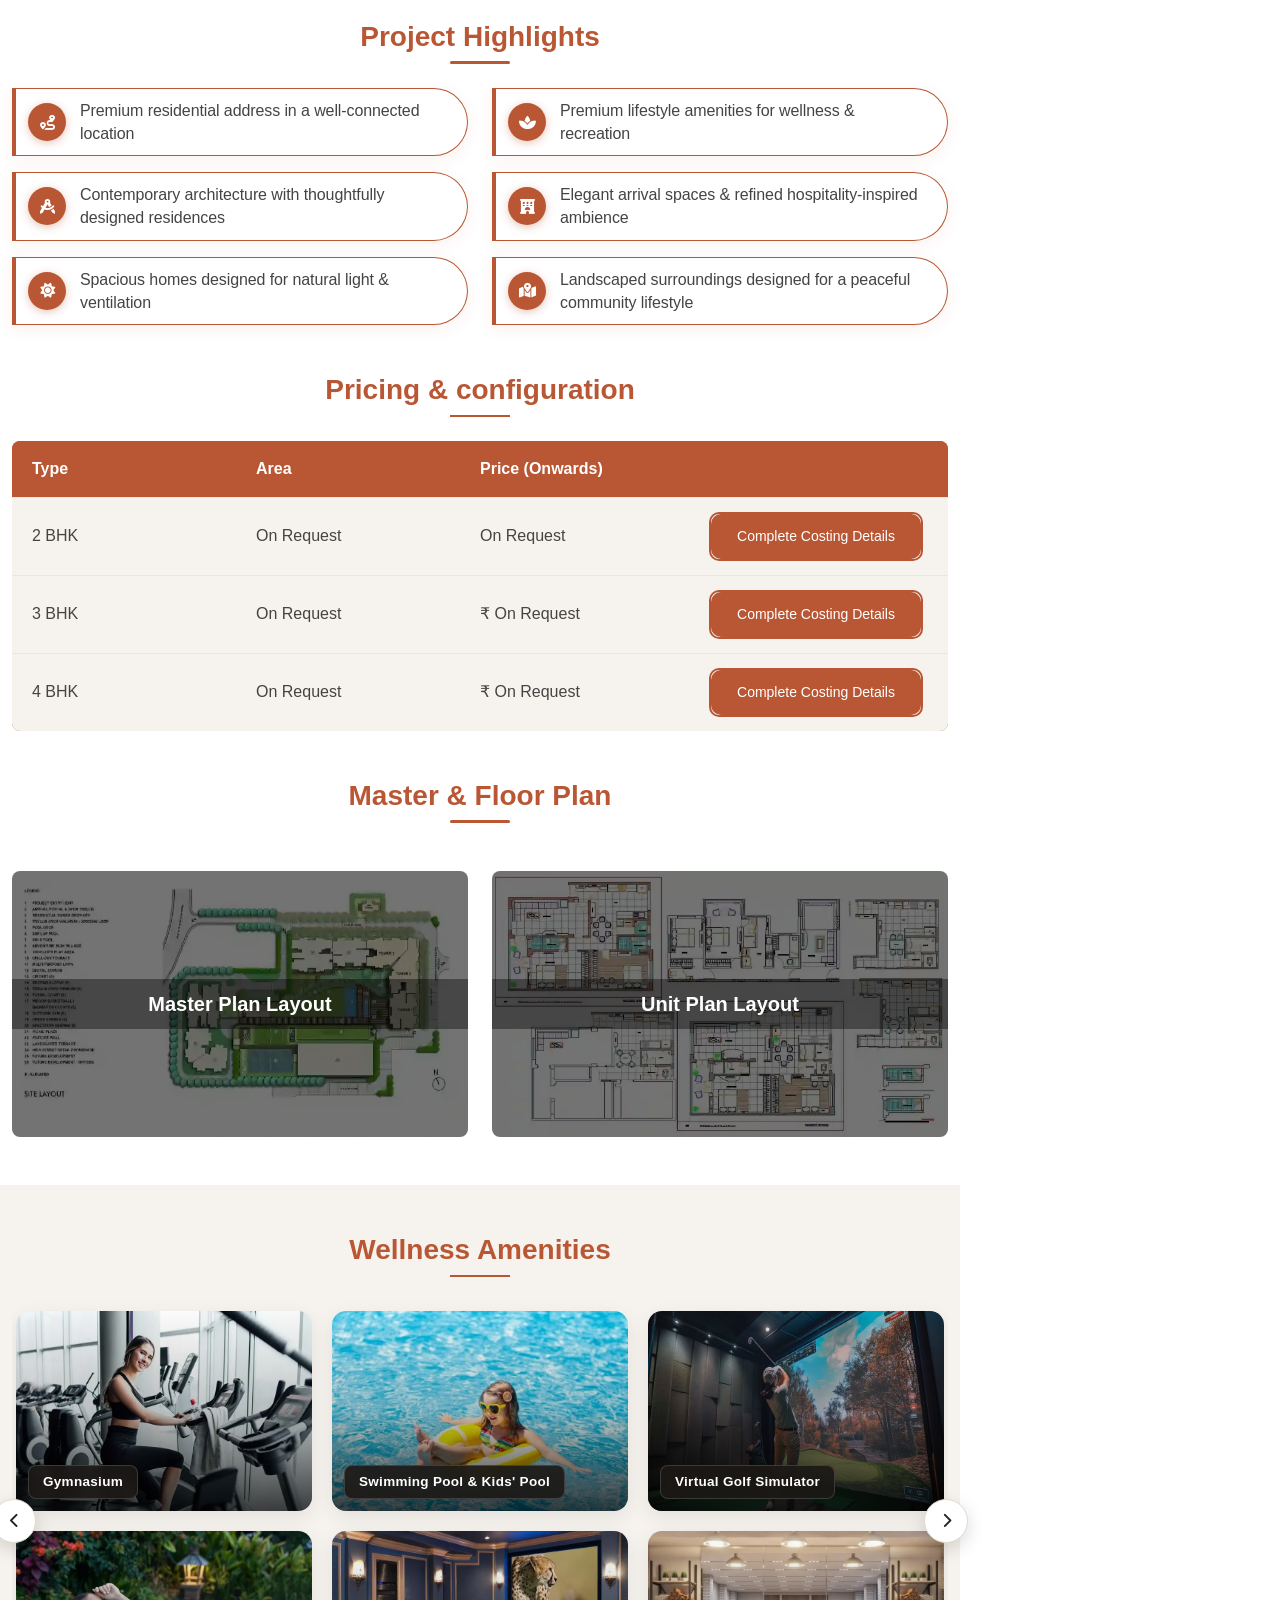
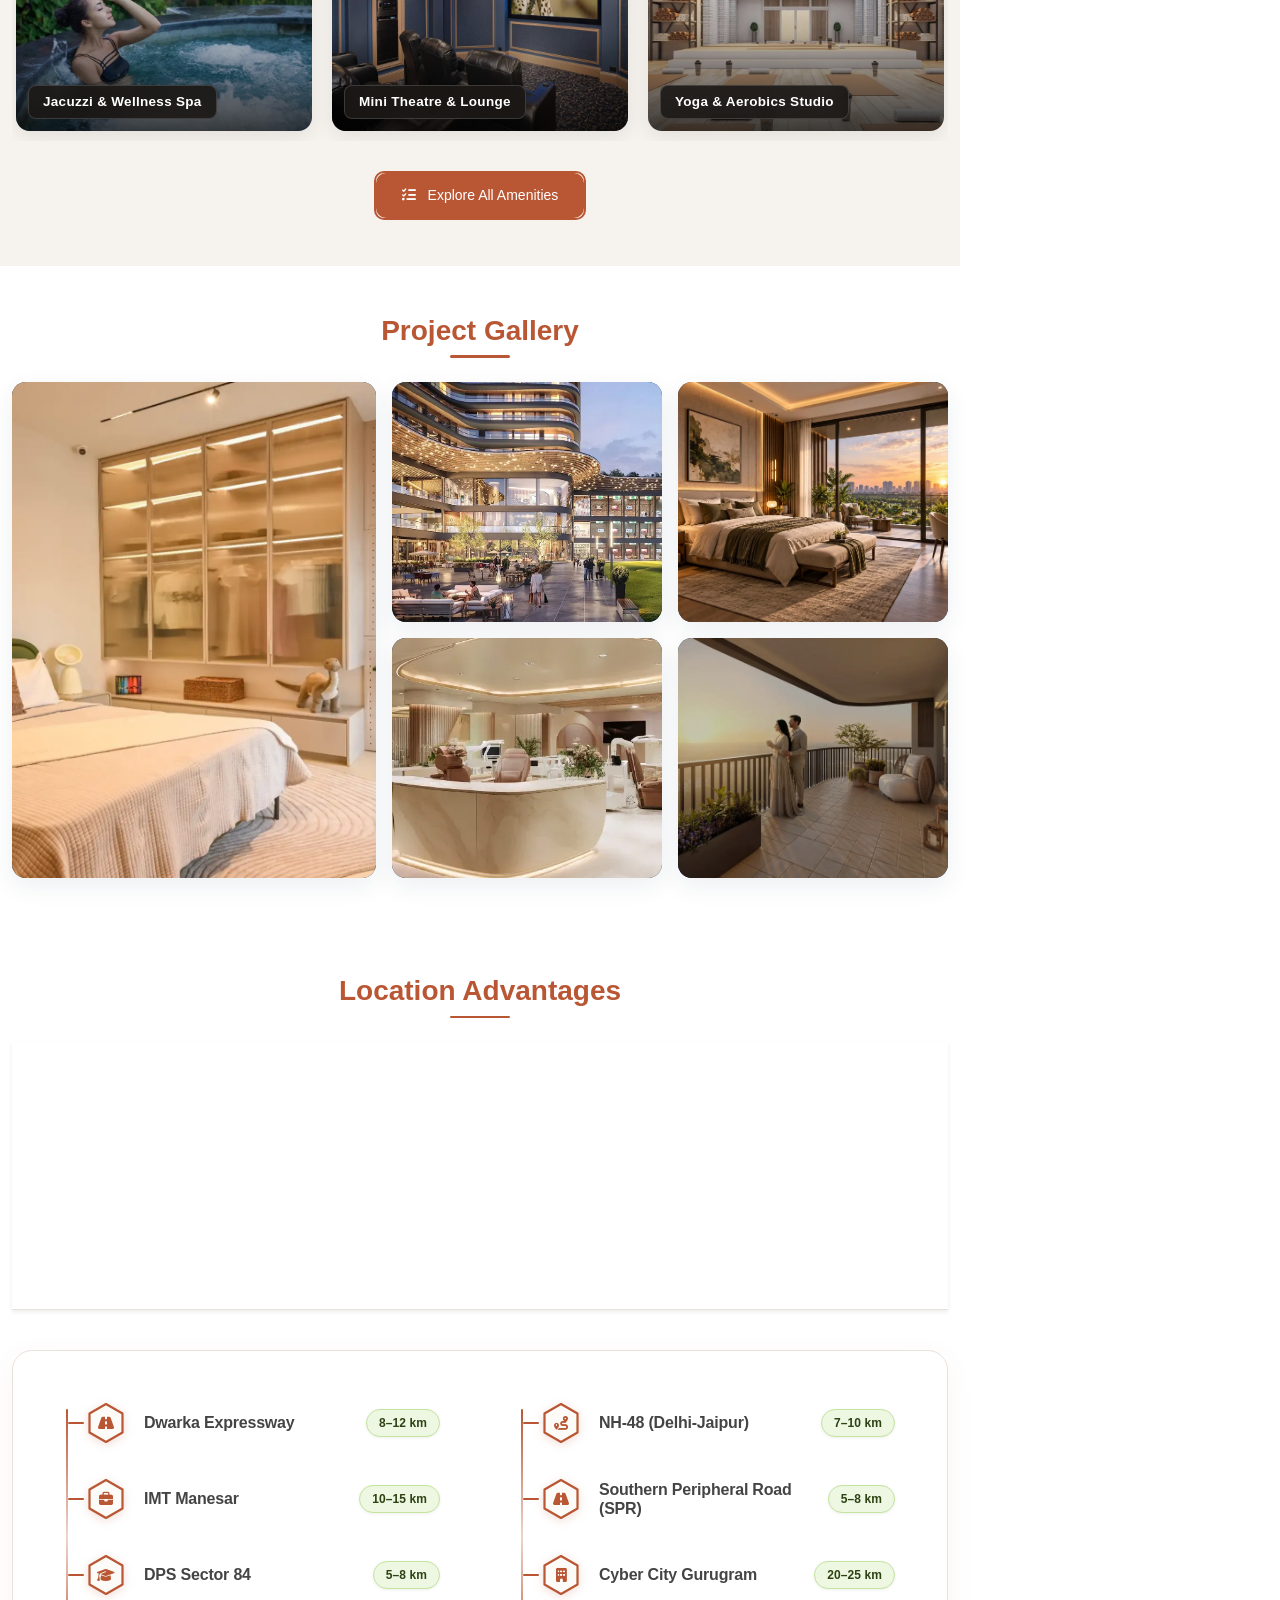
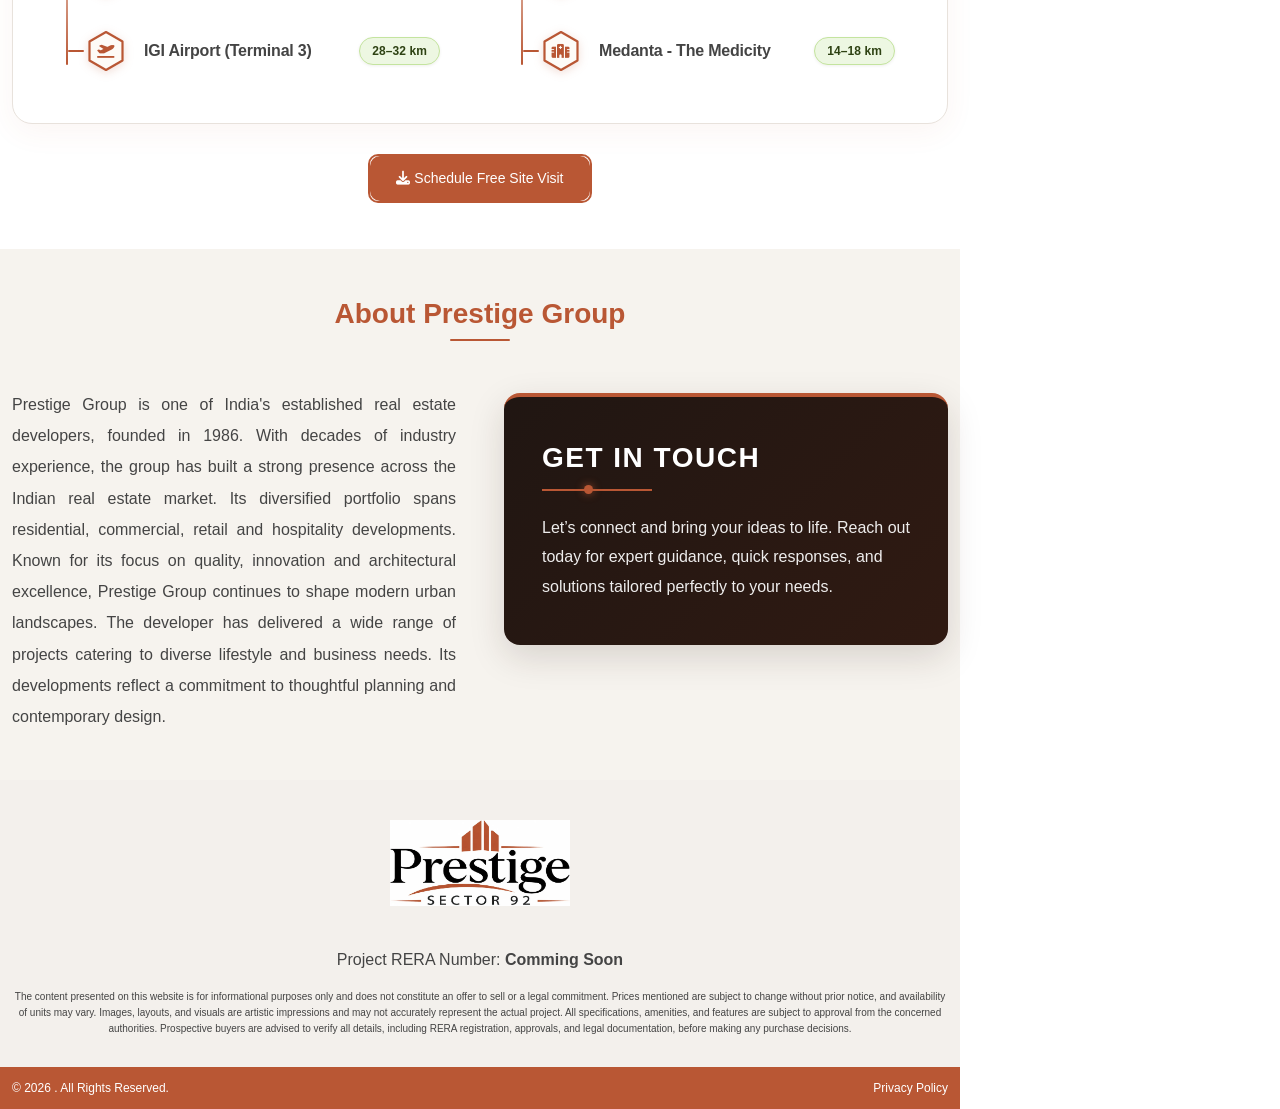
==== commit b3cd5647: "remove FAQ section and clean up unused HTML elements" ====
--- a/index.html
+++ b/index.html
@@ -15,56 +15,6 @@
         ad_personalization: "denied",
       });
     </script>
-
-    <script type="application/ld+json">
-      {
-        "@context": "https://schema.org",
-        "@type": "FAQPage",
-        "mainEntity": [
-          {
-            "@type": "Question",
-            "name": "Where is Prestige Sector 92 located?",
-            "acceptedAnswer": {
-              "@type": "Answer",
-              "text": "Prestige Sector 92 is located in Sector 92, Gurgaon, Haryana. The project offers seamless connectivity to Dwarka Expressway, NH-48, Pataudi Road, Cyber City, and IGI Airport."
-            }
-          },
-          {
-            "@type": "Question",
-            "name": "Who is the developer of Prestige Sector 92?",
-            "acceptedAnswer": {
-              "@type": "Answer",
-              "text": "Prestige Sector 92 is developed by Prestige Group, one of India's leading and trusted real estate developers known for architectural excellence and premium residential communities."
-            }
-          },
-          {
-            "@type": "Question",
-            "name": "What configurations are available at Prestige Sector 92?",
-            "acceptedAnswer": {
-              "@type": "Answer",
-              "text": "Prestige Sector 92 offers 2, 3 and 4 BHK luxury residences designed with spacious layouts, ample natural lighting, ventilation, and modern high-end specifications."
-            }
-          },
-          {
-            "@type": "Question",
-            "name": "What are the key highlights of Prestige Sector 92?",
-            "acceptedAnswer": {
-              "@type": "Answer",
-              "text": "Key highlights include luxury high-rise towers, 20+ lifestyle amenities, expansive landscaped green spaces, lavish clubhouse, 24/7 multi-tier security, and close proximity to Dwarka Expressway."
-            }
-          },
-          {
-            "@type": "Question",
-            "name": "Is Prestige Sector 92 RERA registered?",
-            "acceptedAnswer": {
-              "@type": "Answer",
-              "text": "Prestige Sector 92 is a RERA compliant project and official RERA registration details are Coming Soon / available upon request."
-            }
-          }
-        ]
-      }
-    </script>
-
     <meta charset="UTF-8" />
     <meta name="viewport" content="width=device-width, initial-scale=1.0" />
     <meta
@@ -1413,8 +1363,8 @@
             <div class="hero-top-badges">
               <div class="hero-top-badge hero-status-badge">
                 <span class="pulse-dot"></span>
-                <span class="badge-title">Status:</span>
-                <span class="badge-value">New Launch</span>
+                <span class="badge-title"></span>
+                <span class="badge-value"></span>
               </div>
             </div>
 
@@ -1425,13 +1375,13 @@
                 <div class="hero-brand-sub">
                   <span class="hero-brand-line"></span>
                   <span class="hero-brand-text"
-                    >location</span
+                    ></span
                   >
                   <span class="hero-brand-line"></span>
                 </div>
                 <div class="d-flex justify-content-center w-100">
                   <div class="hero-badge-pill">
-                    <span class="hero-price-prefix">Price Starts at</span> <span class="blinking-price price-bling-anim">₹1.46 Cr*</span>
+                    <span class="hero-price-prefix"></span> <span class="blinking-price price-bling-anim"></span>
                   </div>
                 </div>
               </div>
@@ -1459,8 +1409,8 @@
                     </svg>
                   </div>
                   <div class="hero-bar-info">
-                    <span class="hero-bar-title">2,3,3.5 &amp; 4 BHK</span>
-                    <span class="hero-bar-sub">Apartments</span>
+                    <span class="hero-bar-title"></span>
+                    <span class="hero-bar-sub"></span>
                   </div>
                 </div>
 
@@ -1488,8 +1438,8 @@
                     </svg>
                   </div>
                   <div class="hero-bar-info">
-                    <span class="hero-bar-title">Vastu</span>
-                    <span class="hero-bar-sub">Oriented Homes</span>
+                    <span class="hero-bar-title"></span>
+                    <span class="hero-bar-sub"></span>
                   </div>
                 </div>
 
@@ -1518,9 +1468,9 @@
                   </div>
                   <div class="hero-bar-info">
                     <span class="hero-bar-title" style="white-space: nowrap"
-                      >9.3-Acre</span
+                      ></span
                     >
-                    <span class="hero-bar-sub">High-Rise Community</span>
+                    <span class="hero-bar-sub">/span>
                   </div>
                 </div>
 
@@ -1543,8 +1493,8 @@
                     </svg>
                   </div>
                   <div class="hero-bar-info">
-                    <span class="hero-bar-title">Panoramic</span>
-                    <span class="hero-bar-sub">Views</span>
+                    <span class="hero-bar-title"></span>
+                    <span class="hero-bar-sub"></span>
                   </div>
                 </div>
 
@@ -1555,7 +1505,7 @@
                   data-bs-toggle="modal"
                   data-bs-target="#leadModal"
                 >
-                  <span>Enquire Now</span>
+                  <span></span>
                   <i class="fa-solid fa-arrow-right"></i>
                 </button>
               </div>
@@ -1583,8 +1533,8 @@
                     </svg>
                   </div>
                   <div class="mobile-usp-info">
-                    <strong class="mobile-usp-title">2,3,3.5 &amp; 4 BHK</strong>
-                    <span class="mobile-usp-sub">Apartments</span>
+                    <strong class="mobile-usp-title"></strong>
+                    <span class="mobile-usp-sub"></span>
                   </div>
                 </div>
 
@@ -1597,8 +1547,8 @@
                     </svg>
                   </div>
                   <div class="mobile-usp-info">
-                    <strong class="mobile-usp-title">Vastu</strong>
-                    <span class="mobile-usp-sub">Oriented Homes</span>
+                    <strong class="mobile-usp-title"></strong>
+                    <span class="mobile-usp-sub"></span>
                   </div>
                 </div>
 
@@ -1615,8 +1565,8 @@
                     </svg>
                   </div>
                   <div class="mobile-usp-info">
-                    <strong class="mobile-usp-title">9.3-Acre</strong>
-                    <span class="mobile-usp-sub">High-Rise Community</span>
+                    <strong class="mobile-usp-title"></strong>
+                    <span class="mobile-usp-sub"></span>
                   </div>
                 </div>
 
@@ -1628,19 +1578,19 @@
                     </svg>
                   </div>
                   <div class="mobile-usp-info">
-                    <strong class="mobile-usp-title">Panoramic</strong>
-                    <span class="mobile-usp-sub">Views</span>
+                    <strong class="mobile-usp-title"></strong>
+                    <span class="mobile-usp-sub"></span>
                   </div>
                 </div>
               </div>
-              <div class="price"><span class="price-prefix">Price Starts at</span> <span class="price-bling-anim-mobile">₹5 Cr*</span></div>
+              <div class="price"><span class="price-prefix"></span> <span class="price-bling-anim-mobile"></span></div>
 
               <button
                 class="orbit-btn center-btn"
                 data-bs-toggle="modal"
                 data-bs-target="#leadModal"
               >
-                <span><i class="fa-solid fa-download"></i> Enquire Now</span>
+                <span><i class="fa-solid fa-download"></i></span>
               </button>
             </div>
           </div>
@@ -1660,7 +1610,7 @@
                   font-family: &quot;Poppins&quot;, sans-serif;
                 "
               >
-                About 
+               
               </h2>
               <div
                 class="mx-auto mt-2"
@@ -1689,17 +1639,9 @@
                     margin-bottom: 24px;
                   "
                 >
-                  <span class="project-name">Prestige Sector 92</span> is an exclusive residential
-                  development designed for those seeking a refined lifestyle
-                  that blends contemporary architecture, premium amenities, and
-                  everyday convenience. Thoughtfully planned residences offer
-                  spacious layouts, elegant interiors, and a comfortable living
-                  environment, while the project’s modern infrastructure and
-                  lifestyle amenities create a well-rounded community
-                  experience. With a focus on quality, privacy, and
-                  sophisticated urban living, <span class="project-name">Prestige Sector 92</span> is positioned as an ideal
-                  choice for discerning homebuyers looking for a premium address
-                  with strong lifestyle appeal.
+                  <span class="project-name"></span> 
+                   <span class="project-name"></span> 
+                 
                 </p>
 
                 <!-- Overview Stats Strip (Replaced Button) -->
@@ -1728,7 +1670,6 @@
                           margin-bottom: 2px;
                         "
                       >
-                        MODERN AMENITIES
                       </span>
                       <h3
                         style="
@@ -1758,7 +1699,6 @@
                           margin-bottom: 2px;
                         "
                       >
-                        CONNECTIVITY
                       </span>
                       <h3
                         style="
@@ -1771,7 +1711,6 @@
                           line-height: 1.25;
                         "
                       >
-                        Close to Dwarka Expressway
                       </h3>
                     </div>
                   </div>
@@ -1878,7 +1817,6 @@
                 font-family: &quot;Poppins&quot;, sans-serif;
               "
             >
-              Project Highlights
             </h3>
             <div
               class="mx-auto mt-2"
@@ -1901,7 +1839,6 @@
                     <i class="fa-solid fa-route"></i>
                   </div>
                   <span class="highlight-ribbon-text">
-                    Premium residential address in a well-connected location
                   </span>
                 </div>
 
@@ -1911,8 +1848,6 @@
                     <i class="fa-solid fa-compass-drafting"></i>
                   </div>
                   <span class="highlight-ribbon-text">
-                    Contemporary architecture with thoughtfully designed
-                    residences
                   </span>
                 </div>
 
@@ -1922,7 +1857,6 @@
                     <i class="fa-solid fa-sun"></i>
                   </div>
                   <span class="highlight-ribbon-text">
-                    Spacious homes designed for natural light &amp; ventilation
                   </span>
                 </div>
               </div>
@@ -1937,7 +1871,6 @@
                     <i class="fa-solid fa-spa"></i>
                   </div>
                   <span class="highlight-ribbon-text">
-                    Premium lifestyle amenities for wellness &amp; recreation
                   </span>
                 </div>
 
@@ -1947,8 +1880,6 @@
                     <i class="fa-solid fa-hotel"></i>
                   </div>
                   <span class="highlight-ribbon-text">
-                    Elegant arrival spaces &amp; refined hospitality-inspired
-                    ambience
                   </span>
                 </div>
 
@@ -1958,8 +1889,6 @@
                     <i class="fa-solid fa-map-location-dot"></i>
                   </div>
                   <span class="highlight-ribbon-text">
-                    Landscaped surroundings designed for a peaceful community
-                    lifestyle
                   </span>
                 </div>
               </div>
@@ -2047,7 +1976,7 @@
 
         <section id="pricing" class="container my-5">
           <div class="text-center mb-4">
-            <h3 class="fw-semibold text-green">Pricing</h3>
+            <h3 class="fw-semibold text-green"></h3>
             <div
               class="mx-auto mt-2"
               style="width: 60px; height: 2px; background: var(--green)"
@@ -2057,22 +1986,22 @@
           <div class="pricing-box overflow-hidden">
             <!-- Header -->
             <div class="row g-0 pricing-head text-white fw-semibold">
-              <div class="col-md-3">Type</div>
-              <div class="col-md-3">Area</div>
-              <div class="col-md-3">Price (Onwards)</div>
+              <div class="col-md-3"></div>
+              <div class="col-md-3"></div>
+              <div class="col-md-3"></div>
               <div class="col-md-3 text-center"></div>
             </div>
 
             <!-- Row 1 -->
             <div class="row g-0 pricing-row align-items-center">
               <div class="col-md-3">
-                <span class="d-inline d-md-none pricing-mobile-label">Type: </span>2 BHK
+                <span class="d-inline d-md-none pricing-mobile-label"> </span>
               </div>
               <div class="col-md-3">
-                <span class="d-inline d-md-none pricing-mobile-label">Area: </span>1332-1347 Sq.ft.
+                <span class="d-inline d-md-none pricing-mobile-label"></span>
               </div>
               <div class="col-md-3">
-                <span class="d-inline d-md-none pricing-mobile-label">Price: </span>₹ 1.46 Cr* Onwards
+                <span class="d-inline d-md-none pricing-mobile-label"></span>
               </div>
               <div class="col-md-3 text-center">
                 <a
@@ -2081,7 +2010,6 @@
                   data-bs-toggle="modal"
                   data-bs-target="#leadModal"
                 >
-                  Complete Costing Details
                 </a>
               </div>
             </div>
@@ -2089,13 +2017,13 @@
             <!-- Additional unit example -->
             <div class="row g-0 pricing-row align-items-center">
               <div class="col-md-3">
-                <span class="d-inline d-md-none pricing-mobile-label">Type: </span>3 BHK
+                <span class="d-inline d-md-none pricing-mobile-label"></span>
               </div>
               <div class="col-md-3">
-                <span class="d-inline d-md-none pricing-mobile-label">Area: </span>1516-2062 Sq.ft.
+                <span class="d-inline d-md-none pricing-mobile-label"></span>
               </div>
               <div class="col-md-3">
-                <span class="d-inline d-md-none pricing-mobile-label">Price: </span>₹ On Request
+                <span class="d-inline d-md-none pricing-mobile-label"></span>
               </div>
               <div class="col-md-3 text-center">
                 <a
@@ -2104,7 +2032,6 @@
                   data-bs-toggle="modal"
                   data-bs-target="#leadModal"
                 >
-                  Complete Costing Details
                 </a>
               </div>
             </div>
@@ -2112,13 +2039,13 @@
             <!-- Additional unit example -->
             <div class="row g-0 pricing-row align-items-center">
               <div class="col-md-3">
-                <span class="d-inline d-md-none pricing-mobile-label">Type: </span>4 BHK
+                <span class="d-inline d-md-none pricing-mobile-label"></span>
               </div>
               <div class="col-md-3">
-                <span class="d-inline d-md-none pricing-mobile-label">Area: </span>2164 Sq.ft.
+                <span class="d-inline d-md-none pricing-mobile-label"></span>
               </div>
               <div class="col-md-3">
-                <span class="d-inline d-md-none pricing-mobile-label">Price: </span>₹ On Request
+                <span class="d-inline d-md-none pricing-mobile-label"></span>
               </div>
               <div class="col-md-3 text-center">
                 <a
@@ -2127,7 +2054,6 @@
                   data-bs-toggle="modal"
                   data-bs-target="#leadModal"
                 >
-                  Complete Costing Details
                 </a>
               </div>
             </div>
@@ -2227,7 +2153,7 @@
                   src="images/masterplan/master-plan.webp"
                   alt="Master Plan Layout"
                 />
-                <div class="plan-overlay-text">Master Plan Layout</div>
+                <div class="plan-overlay-text"></div>
                 <div class="plan-overlay">
                   <button
                     class="orbit-btn plan-btn"
@@ -2245,7 +2171,7 @@
             <div class="col-md-6">
               <div class="plan-card">
                 <img src="images/masterplan/floor-plan.webp" alt="Unit Plan" />
-                <div class="plan-overlay-text">Unit Plan Layout</div>
+                <div class="plan-overlay-text"></div>
                 <div class="plan-overlay">
                   <button
                     class="orbit-btn plan-btn"
@@ -2375,7 +2301,7 @@
           <div class="container">
             <!-- Heading -->
             <div class="text-center mb-4">
-              <h3 class="fw-semibold text-green">Wellness Amenities</h3>
+              <h3 class="fw-semibold text-green"></h3>
               <div
                 class="mx-auto mt-2"
                 style="width: 60px; height: 2px; background: var(--green)"
@@ -2428,7 +2354,7 @@
                       alt="Jacuzzi &amp; Wellness Spa"
                       loading="lazy"
                     />
-                    <span>Jacuzzi &amp; Wellness Spa</span>
+                    <span></span>
                   </div>
                 </div>
 
@@ -2443,7 +2369,7 @@
                       alt="Swimming Pool &amp; Kids' Pool"
                       loading="lazy"
                     />
-                    <span>Swimming Pool &amp; Kids' Pool</span>
+                    <span></span>
                   </div>
                   <div
                     class="amenity-card"
@@ -2454,7 +2380,7 @@
                       alt="Mini Theatre &amp; Lounge"
                       loading="lazy"
                     />
-                    <span>Mini Theatre &amp; Lounge</span>
+                    <span></span>
                   </div>
                 </div>
 
@@ -2469,7 +2395,7 @@
                       alt="Virtual Golf Simulator"
                       loading="lazy"
                     />
-                    <span>Virtual Golf Simulator</span>
+                    <span></span>
                   </div>
                   <div
                     class="amenity-card"
@@ -2480,7 +2406,7 @@
                       alt="Yoga &amp; Aerobics Studio"
                       loading="lazy"
                     />
-                    <span>Yoga &amp; Aerobics Studio</span>
+                    <span></span>
                   </div>
                 </div>
               </div>
@@ -2496,7 +2422,7 @@
                     alt="Gymnasium"
                     loading="lazy"
                   />
-                  <span>Gymnasium</span>
+                  <span></span>
                 </div>
                 <div
                   class="amenity-card"
@@ -2507,7 +2433,7 @@
                     alt="Jacuzzi &amp; Wellness Spa"
                     loading="lazy"
                   />
-                  <span>Jacuzzi &amp; Wellness Spa</span>
+                  <span></span>
                 </div>
                 <div
                   class="amenity-card"
@@ -2518,7 +2444,7 @@
                     alt="Swimming Pool &amp; Kids' Pool"
                     loading="lazy"
                   />
-                  <span>Swimming Pool &amp; Kids' Pool</span>
+                  <span></span>
                 </div>
                 <div
                   class="amenity-card"
@@ -2529,7 +2455,7 @@
                     alt="Mini Theatre &amp; Lounge"
                     loading="lazy"
                   />
-                  <span>Mini Theatre &amp; Lounge</span>
+                  <span></span>
                 </div>
                 <div
                   class="amenity-card"
@@ -2540,7 +2466,7 @@
                     alt="Virtual Golf Simulator"
                     loading="lazy"
                   />
-                  <span>Virtual Golf Simulator</span>
+                  <span></span>
                 </div>
                 <div
                   class="amenity-card"
@@ -2551,7 +2477,7 @@
                     alt="Yoga &amp; Aerobics Studio"
                     loading="lazy"
                   />
-                  <span>Yoga &amp; Aerobics Studio</span>
+                  <span></span>
                 </div>
               </div>
 
@@ -2575,8 +2501,7 @@
                 data-bs-target="#leadModal"
               >
                 <span
-                  ><i class="fa-solid fa-list-check me-2"></i> Explore All
-                  Amenities</span
+                  ><i class="fa-solid fa-list-check me-2"></i></span
                 >
               </button>
             </div>
@@ -3368,7 +3293,6 @@
                   font-family: &quot;Poppins&quot;, sans-serif;
                 "
               >
-                Location Advantages
               </h3>
               <div
                 class="mx-auto mt-2"
@@ -3854,7 +3778,6 @@
                                   transition: color 0.2s ease;
                                 "
                               >
-                                IGI Airport (Terminal 3)
                               </h4>
                             </div>
                             <div class="circuit-distance-badge">
@@ -3984,7 +3907,6 @@
                                   transition: color 0.2s ease;
                                 "
                               >
-                                NH-48 (Delhi-Jaipur)
                               </h4>
                             </div>
                             <div class="circuit-distance-badge">
@@ -4092,7 +4014,6 @@
                                   transition: color 0.2s ease;
                                 "
                               >
-                                Southern Peripheral Road (SPR)
                               </h4>
                             </div>
                             <div class="circuit-distance-badge">
@@ -4308,7 +4229,6 @@
                                   transition: color 0.2s ease;
                                 "
                               >
-                                Medanta - The Medicity
                               </h4>
                             </div>
                             <div class="circuit-distance-badge">
@@ -4333,7 +4253,7 @@
                     ><i
                       class="bounce-arrow fa-solid text-white fa-download"
                     ></i>
-                    Schedule Free Site Visit</span
+                   </span
                   >
                 </button>
               </div>
@@ -4408,15 +4328,9 @@
                     margin-bottom: 0;
                   "
                 >
-                  Prestige Group presents <span class="project-name">Prestige Sector 92</span>, a thoughtfully
-                  envisioned luxury residential development focused on contemporary
-                  architecture, refined living, and everyday comfort. The
-                  project brings together well-designed residences, premium
-                  lifestyle amenities, landscaped surroundings, and a
-                  sophisticated community environment. With an emphasis on
-                  quality, functionality, and modern urban living, <span class="project-name">Prestige Sector 92</span> is
-                  designed to offer residents an elevated lifestyle in a
-                  well-connected and desirable location in Gurgaon.
+                 <span class="project-name"></span>
+                <span class="project-name"></span>
+                
                 </p>
               </div>
 
@@ -4449,7 +4363,6 @@
                       font-family: &quot;Poppins&quot;, sans-serif;
                     "
                   >
-                    GET IN TOUCH
                   </h3>
 
                   <!-- Theme Line with Dot Accent -->
@@ -4486,161 +4399,14 @@
                       font-family: &quot;Poppins&quot;, sans-serif;
                     "
                   >
-                    Let’s connect and bring your ideas to life. Reach out today
-                    for expert guidance, quick responses, and solutions tailored
-                    perfectly to your needs.
+                    
                   </p>
                 </div>
               </div>
             </div>
           </div>
         </section>
-        <!-- FAQs Section (Commented Out)
-<section class="faq-section" style="display:none;">
-<div class="faq-container">
-  <h2 class="faq-title">Frequently Asked Questions</h2>
-
-  <div class="faq-item">
-    <button class="faq-question">
-      Where is Prestige Sector 92 located?
-      <span class="faq-icon">+</span>
-    </button>
-    <div class="faq-answer">
-      Prestige Sector 92 is located in Sector 92, Gurgaon, Haryana. The project offers convenient connectivity to Dwarka Expressway, NH-48, Pataudi Road, Cyber City, and IGI Airport.
-    </div>
-  </div>
-
-  <div class="faq-item">
-    <button class="faq-question">
-      Who is the developer of Prestige Sector 92?
-      <span class="faq-icon">+</span>
-    </button>
-    <div class="faq-answer">
-      Prestige Sector 92 is developed by Prestige Group, one of India's leading real estate developers renowned for premium residential communities and world-class developments.
-    </div>
-  </div>
-
-  <div class="faq-item">
-    <button class="faq-question">
-      What configurations are available at Prestige Sector 92?
-      <span class="faq-icon">+</span>
-    </button>
-    <div class="faq-answer">
-      Prestige Sector 92 offers 2 BHK, 3 BHK, and 4 BHK luxury residences providing spacious layouts designed for contemporary urban living.
-    </div>
-  </div>
-
-  <div class="faq-item">
-    <button class="faq-question">
-      What are the key highlights of Prestige Sector 92?
-      <span class="faq-icon">+</span>
-    </button>
-    <div class="faq-answer">
-      Key highlights include luxury high-rise towers, 20+ modern amenities, clubhouse, swimming pool, sports courts, extensive landscaped greens, and strategic connectivity to Dwarka Expressway.
-    </div>
-  </div>
-
-  <div class="faq-item">
-    <button class="faq-question">
-      Is Prestige Sector 92 RERA registered?
-      <span class="faq-icon">+</span>
-    </button>
-    <div class="faq-answer">
-      Yes. Prestige Sector 92 is a RERA compliant project and official registration details are Coming Soon.
-    </div>
-  </div>
-
-</div>
-
-
-
-  <style>
-    .faq-section {
-      padding: 60px 20px;
-      background: #ffffff;
-      font-family: inherit;
-    }
-
-    .faq-container {
-      max-width: 900px;
-      margin: 0 auto;
-    }
-
-    .faq-title {
-      text-align: center;
-      font-size: 26px;
-      font-weight: 600;
-      margin-bottom: 40px;
-      color: #114352;
-    }
-
-    .faq-item {
-      border-bottom: 1px solid #eee;
-      margin-bottom: 15px;
-    }
-
-    .faq-question {
-      width: 100%;
-      background: none;
-      border: none;
-      text-align: left;
-      padding: 15px 10px;
-      font-size: 16px;
-      font-weight: 500;
-      color: #114352;
-      cursor: pointer;
-      display: flex;
-      justify-content: space-between;
-      align-items: center;
-    }
-
-    .faq-icon {
-      font-size: 22px;
-      color: var(--green);
-      transition: transform 0.3s ease;
-    }
-
-    .faq-answer {
-      max-height: 0;
-      overflow: hidden;
-      font-size: 14px;
-      line-height: 1.6;
-      color: #555;
-      padding: 0 10px;
-      transition: max-height 0.3s ease;
-    }
-
-    .faq-item.active .faq-answer {
-      max-height: 220px;
-      padding-bottom: 15px;
-    }
-
-    .faq-item.active .faq-icon {
-      transform: rotate(45deg);
-    }
-
-    @media (max-width: 576px) {
-      .faq-title {
-        font-size: 22px;
-      }
-    }
-  </style>
-
-  <script>
-    document.querySelectorAll('.faq-question').forEach(button => {
-      button.addEventListener('click', () => {
-        const item = button.parentElement;
-
-        document.querySelectorAll('.faq-item').forEach(faq => {
-          if (faq !== item) faq.classList.remove('active');
-        });
-
-        item.classList.toggle('active');
-      });
-    });
-  </script>
-</section>
--->
+  
         <footer class="project-footer">
           <div class="container text-center">
             <!-- Project Logo (Controlled dynamically from js/sections/footer.js) -->
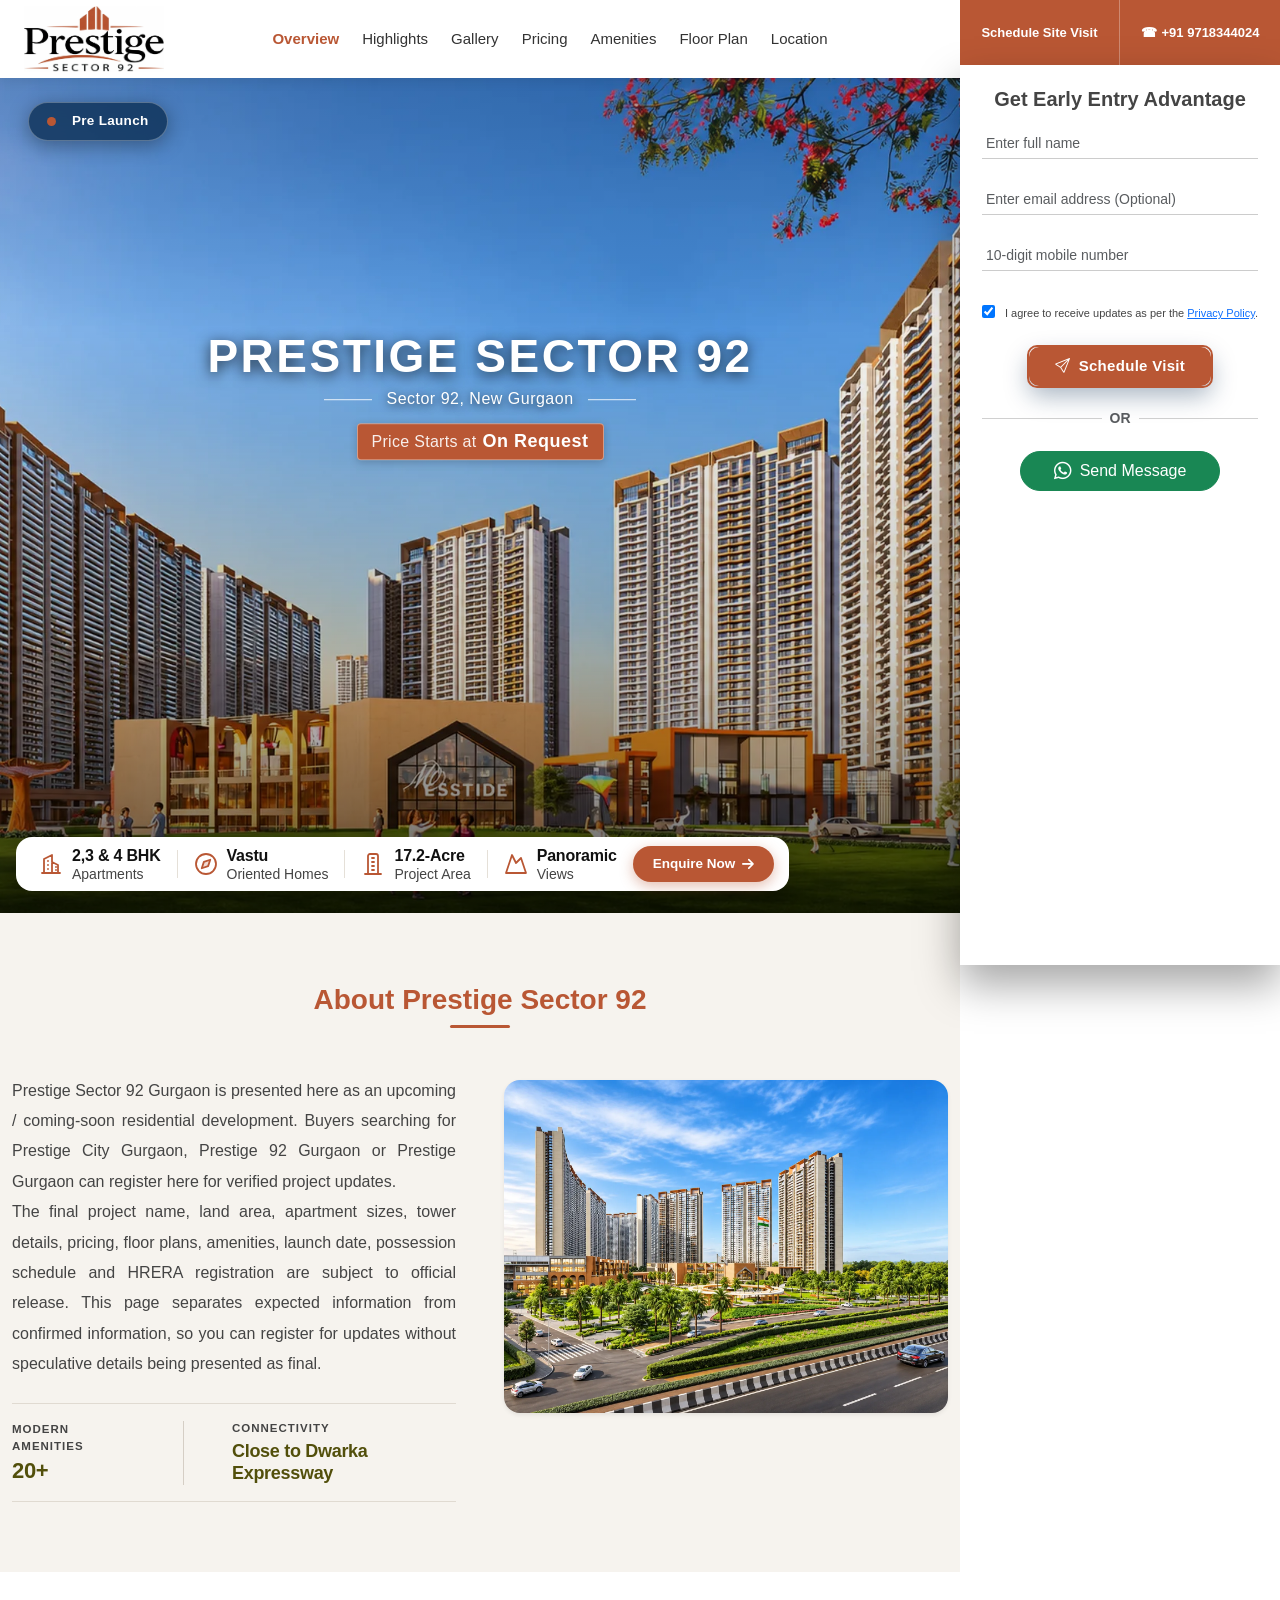
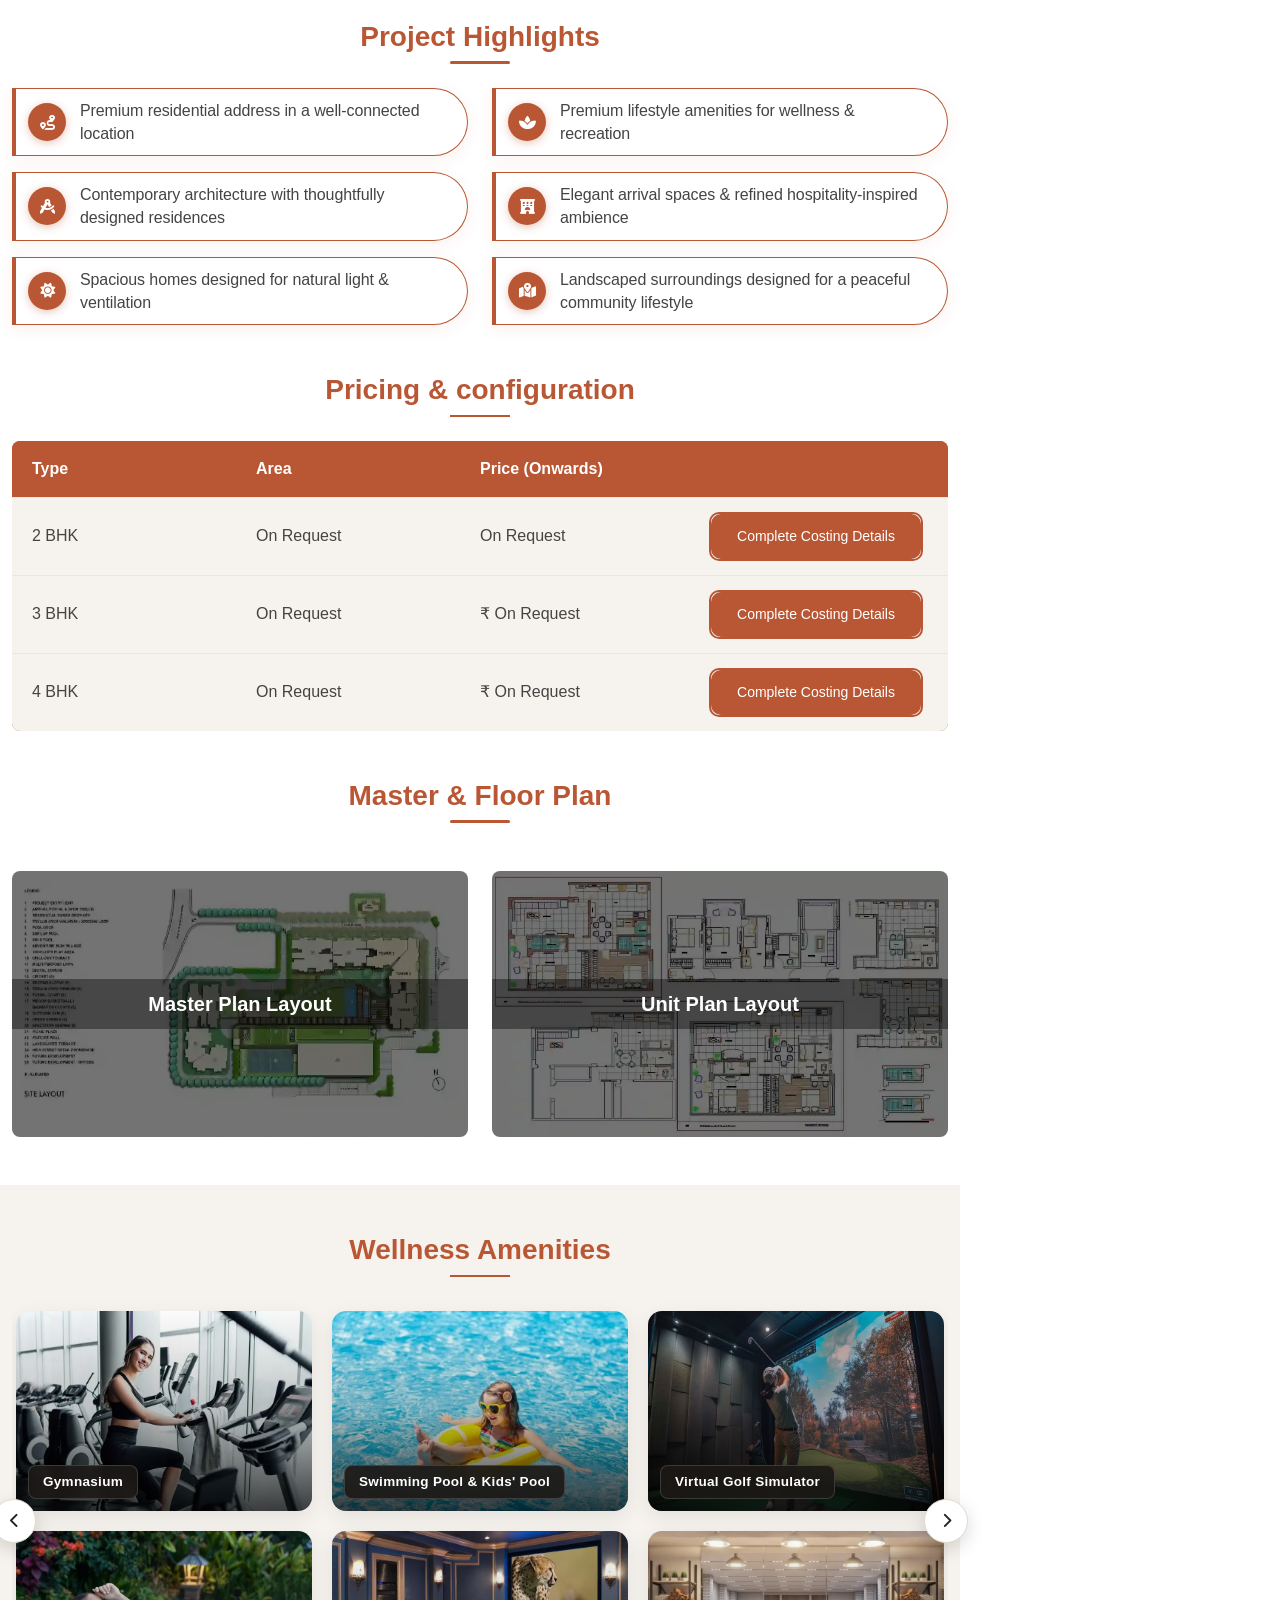
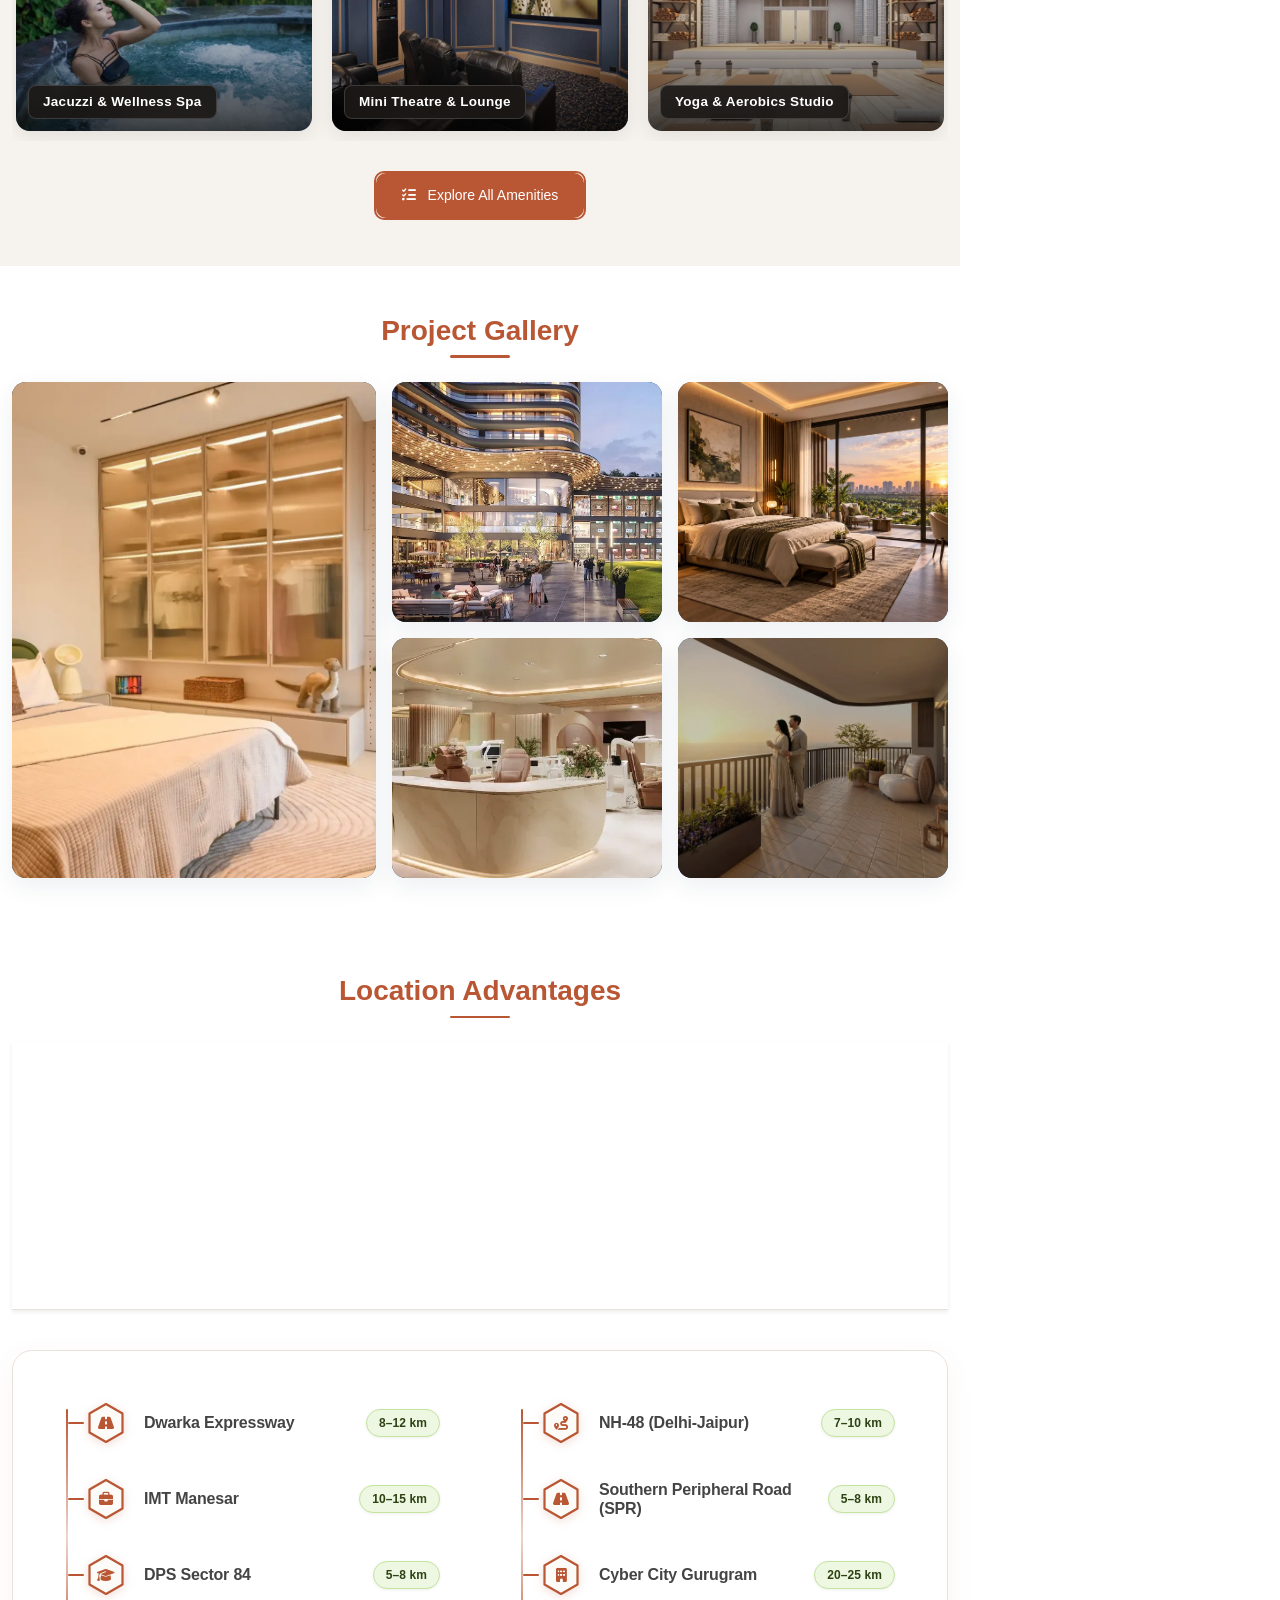
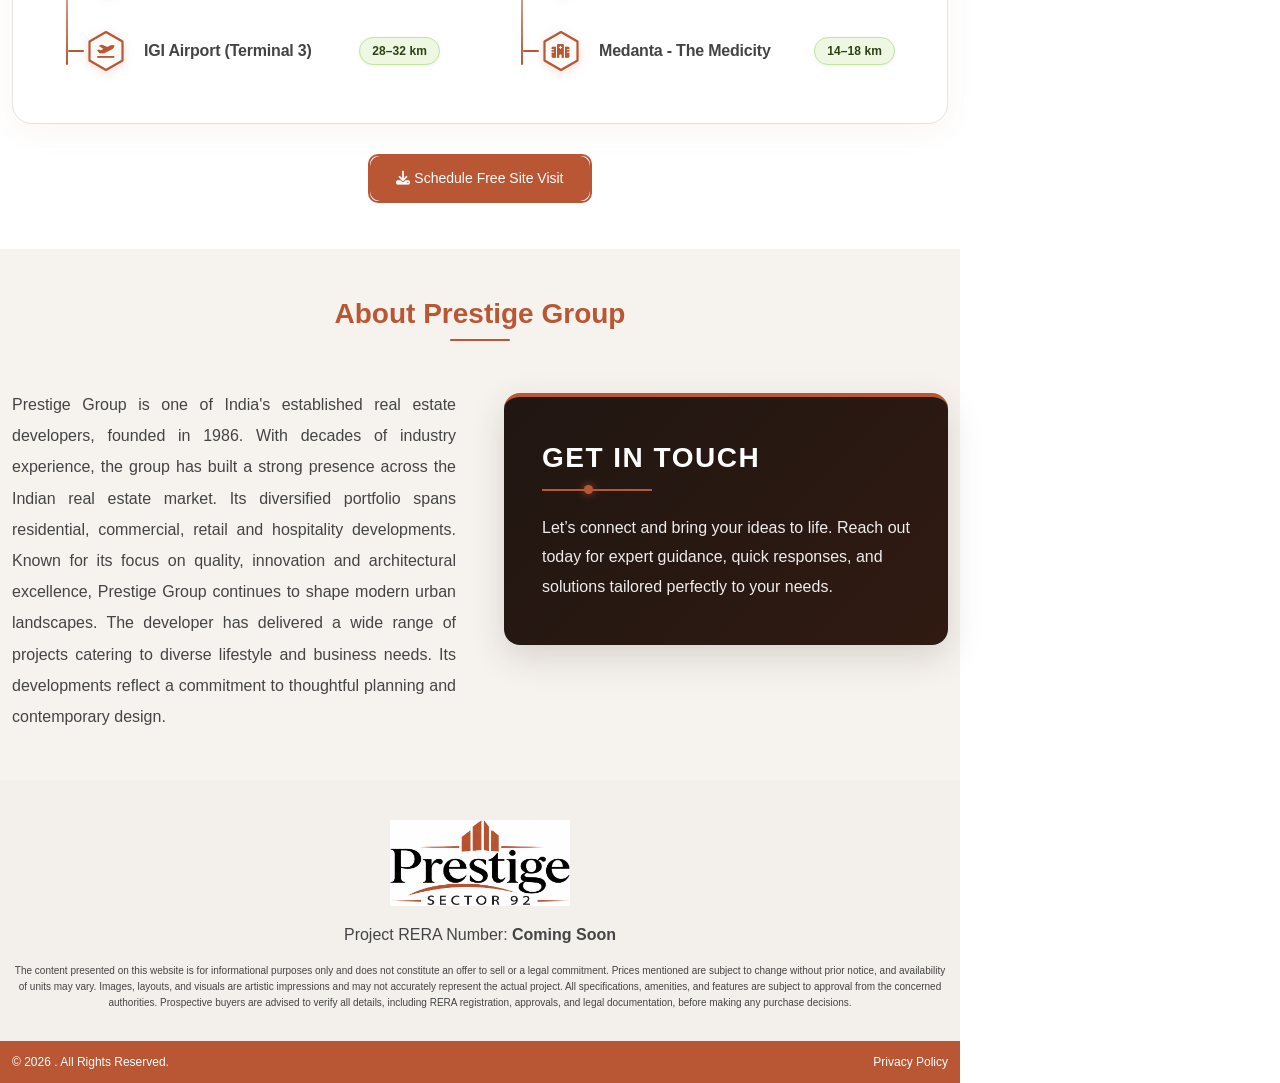
==== commit c6c357a4: "somefixes" ====
--- a/index.html
+++ b/index.html
@@ -27,6 +27,7 @@
     <!-- Project Config & Attribution Tracking -->
     <script src="config.js?v=5.1"></script>
     <script src="formMeta.js?v=2.0"></script>
+    <script src="metaData.js?v=1.0"></script>
 
     <title>Prestige Sector 92 Gurgaon | Luxury Residences</title>
     <meta
@@ -4420,8 +4421,7 @@
                 <!--This project is RERA registered.-->
                 <br />
                 <!--Agent RERA Number: <strong>RC/REP/HARERA/GGM/650/382/2022/125</strong><br>-->
-                Project RERA Number:
-                <strong class="project-rera">Coming Soon</strong>
+                <strong class="project-rera"></strong>
               </p>
             </div>
 
@@ -5029,7 +5029,7 @@
     <script src="js/sections/location.js?v=1.4"></script>
     <script src="js/sections/developer.js?v=1.0"></script>
     <!-- <script src="js/sections/faq.js?v=1.0"></script> -->
-    <script src="js/sections/footer.js?v=2.1"></script>
+    <script src="js/sections/footer.js?v=2.2"></script>
 
     <script src="form-integration.js?v=2.0"></script>
     <script src="https://cdn.jsdelivr.net/npm/bootstrap@5.3.2/dist/js/bootstrap.bundle.min.js"></script>
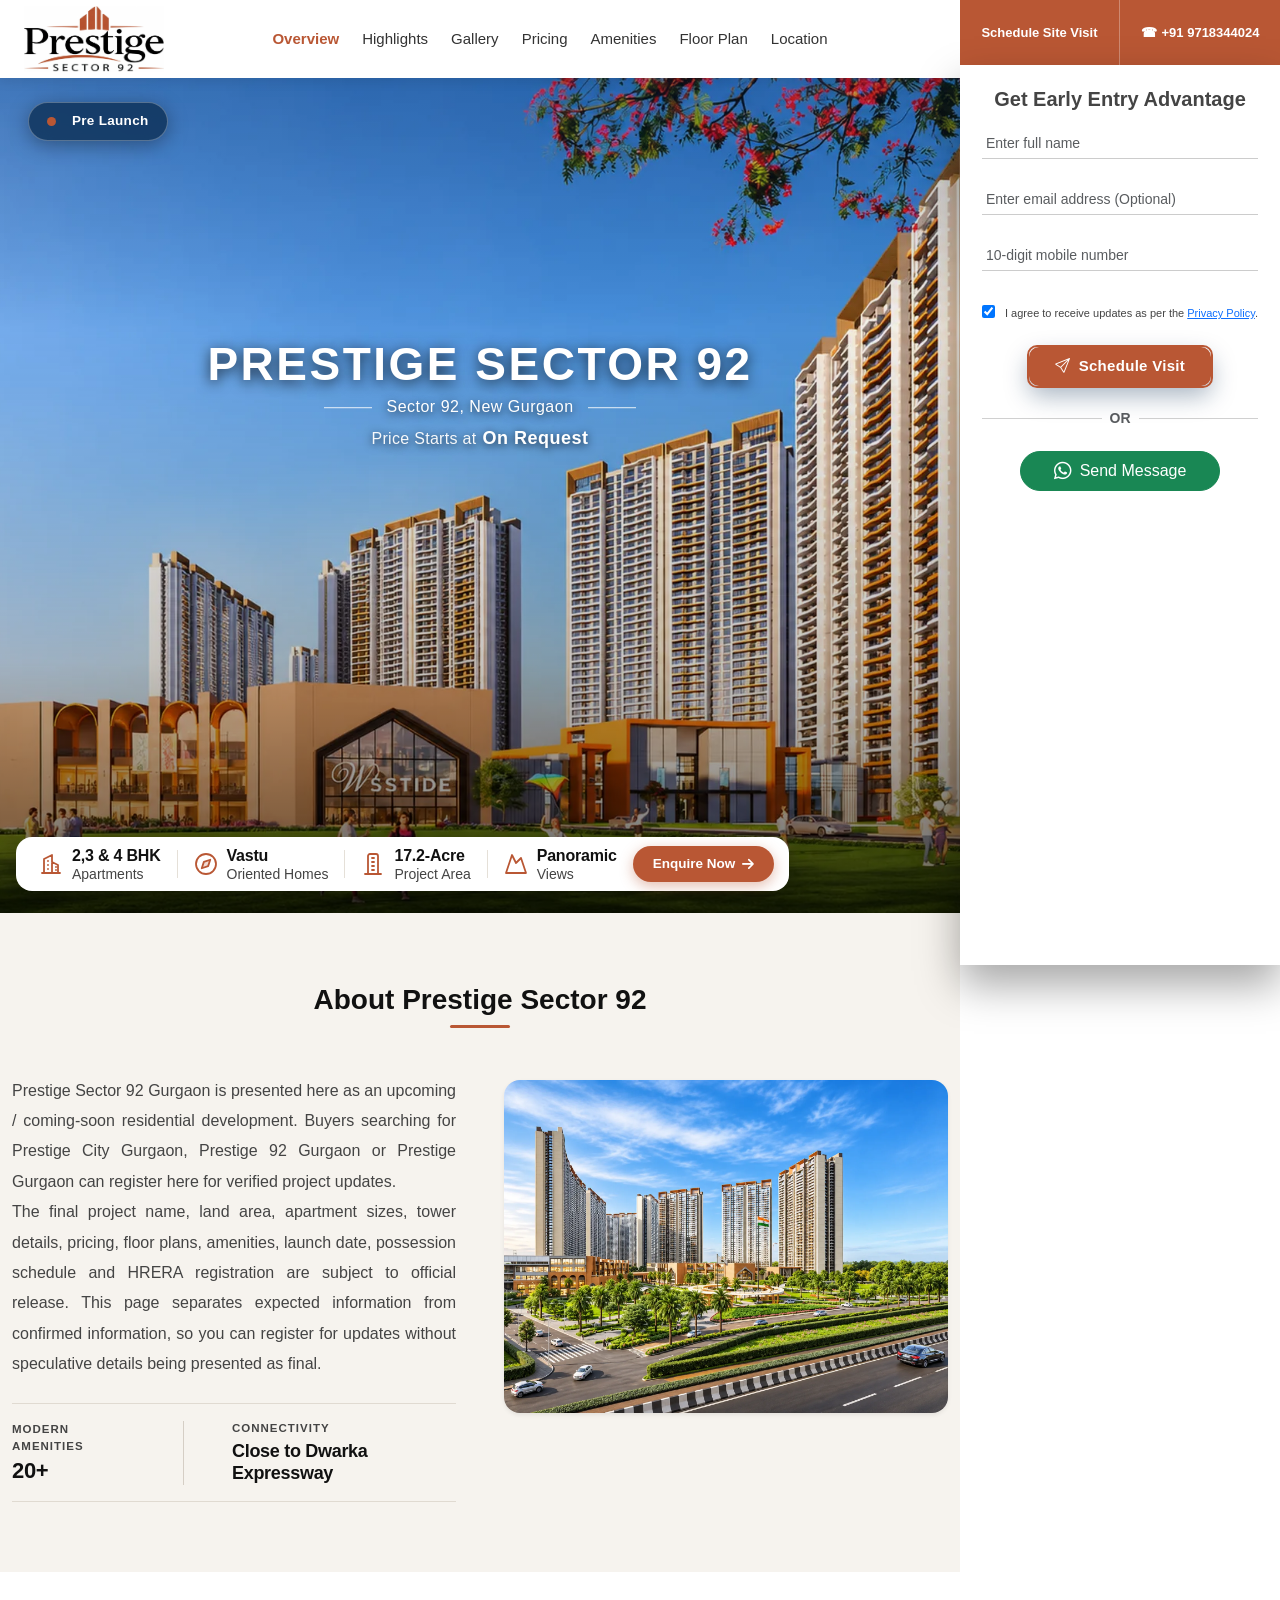
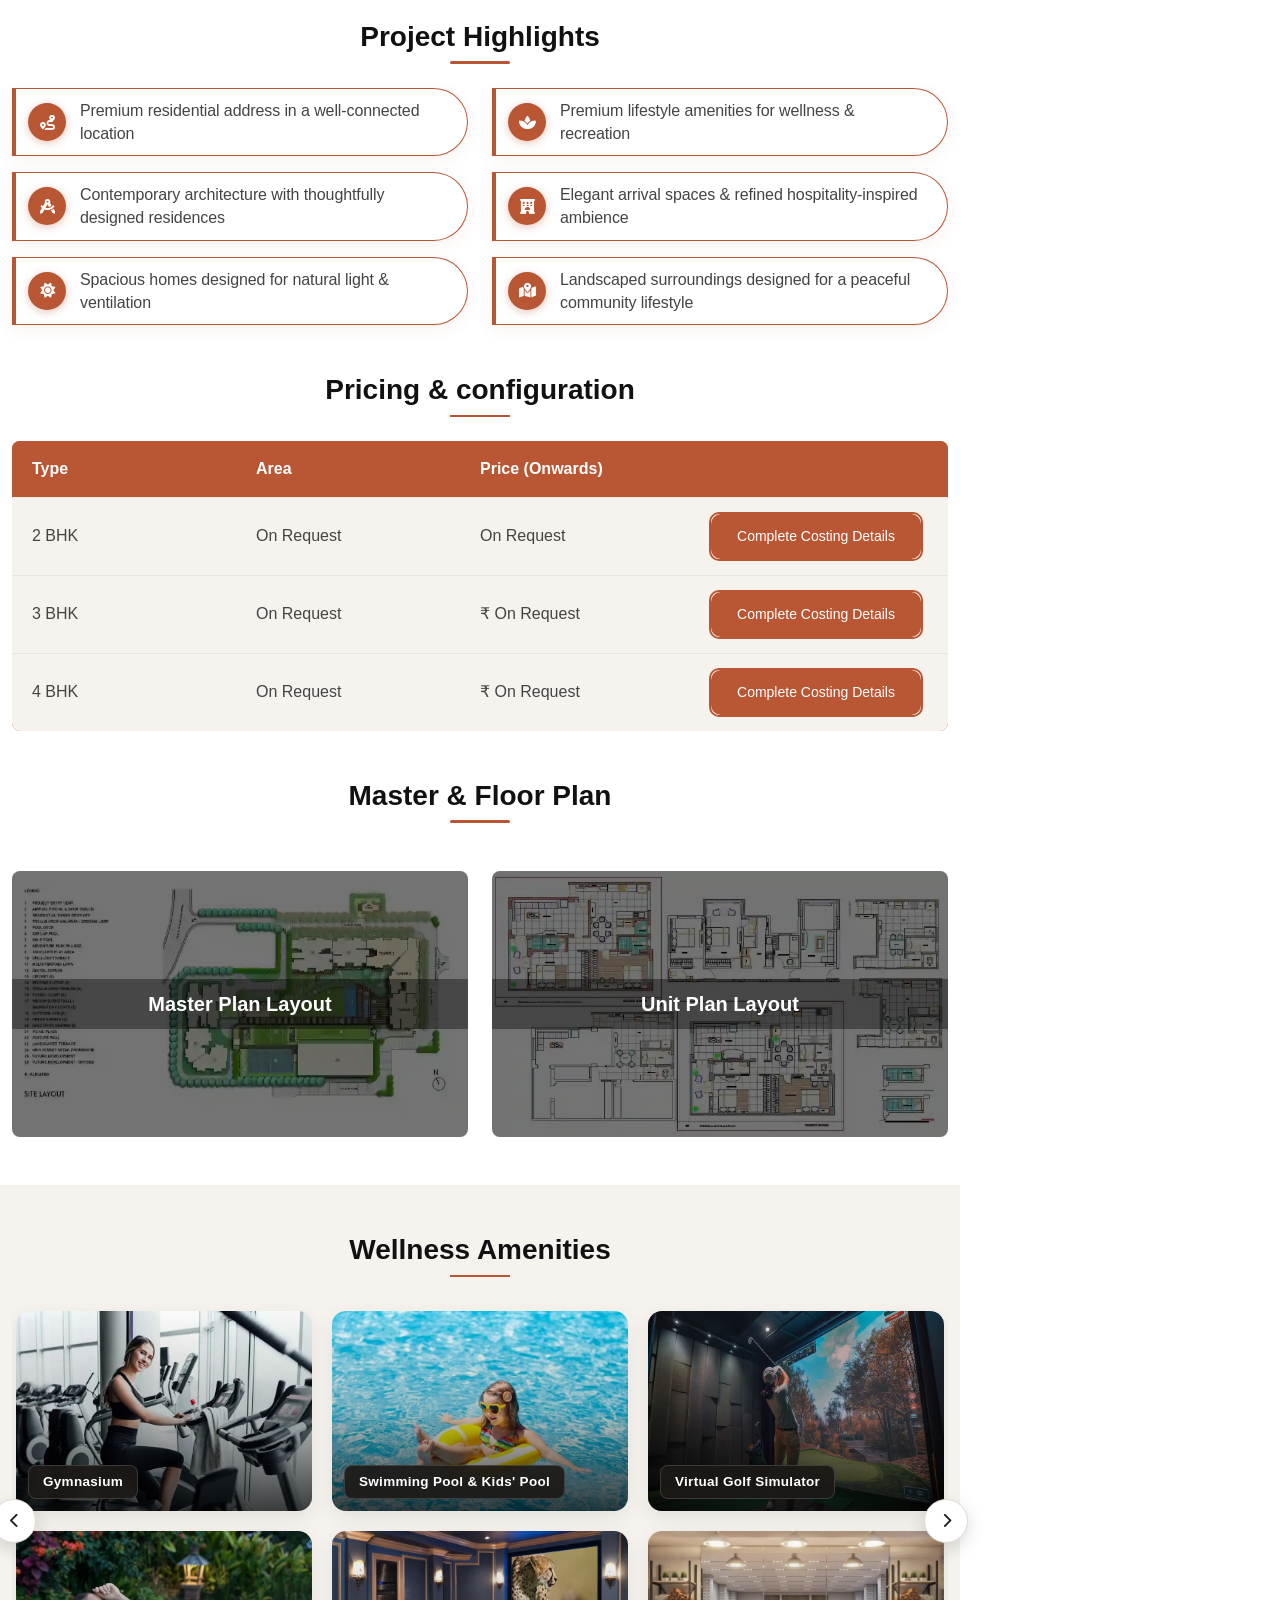
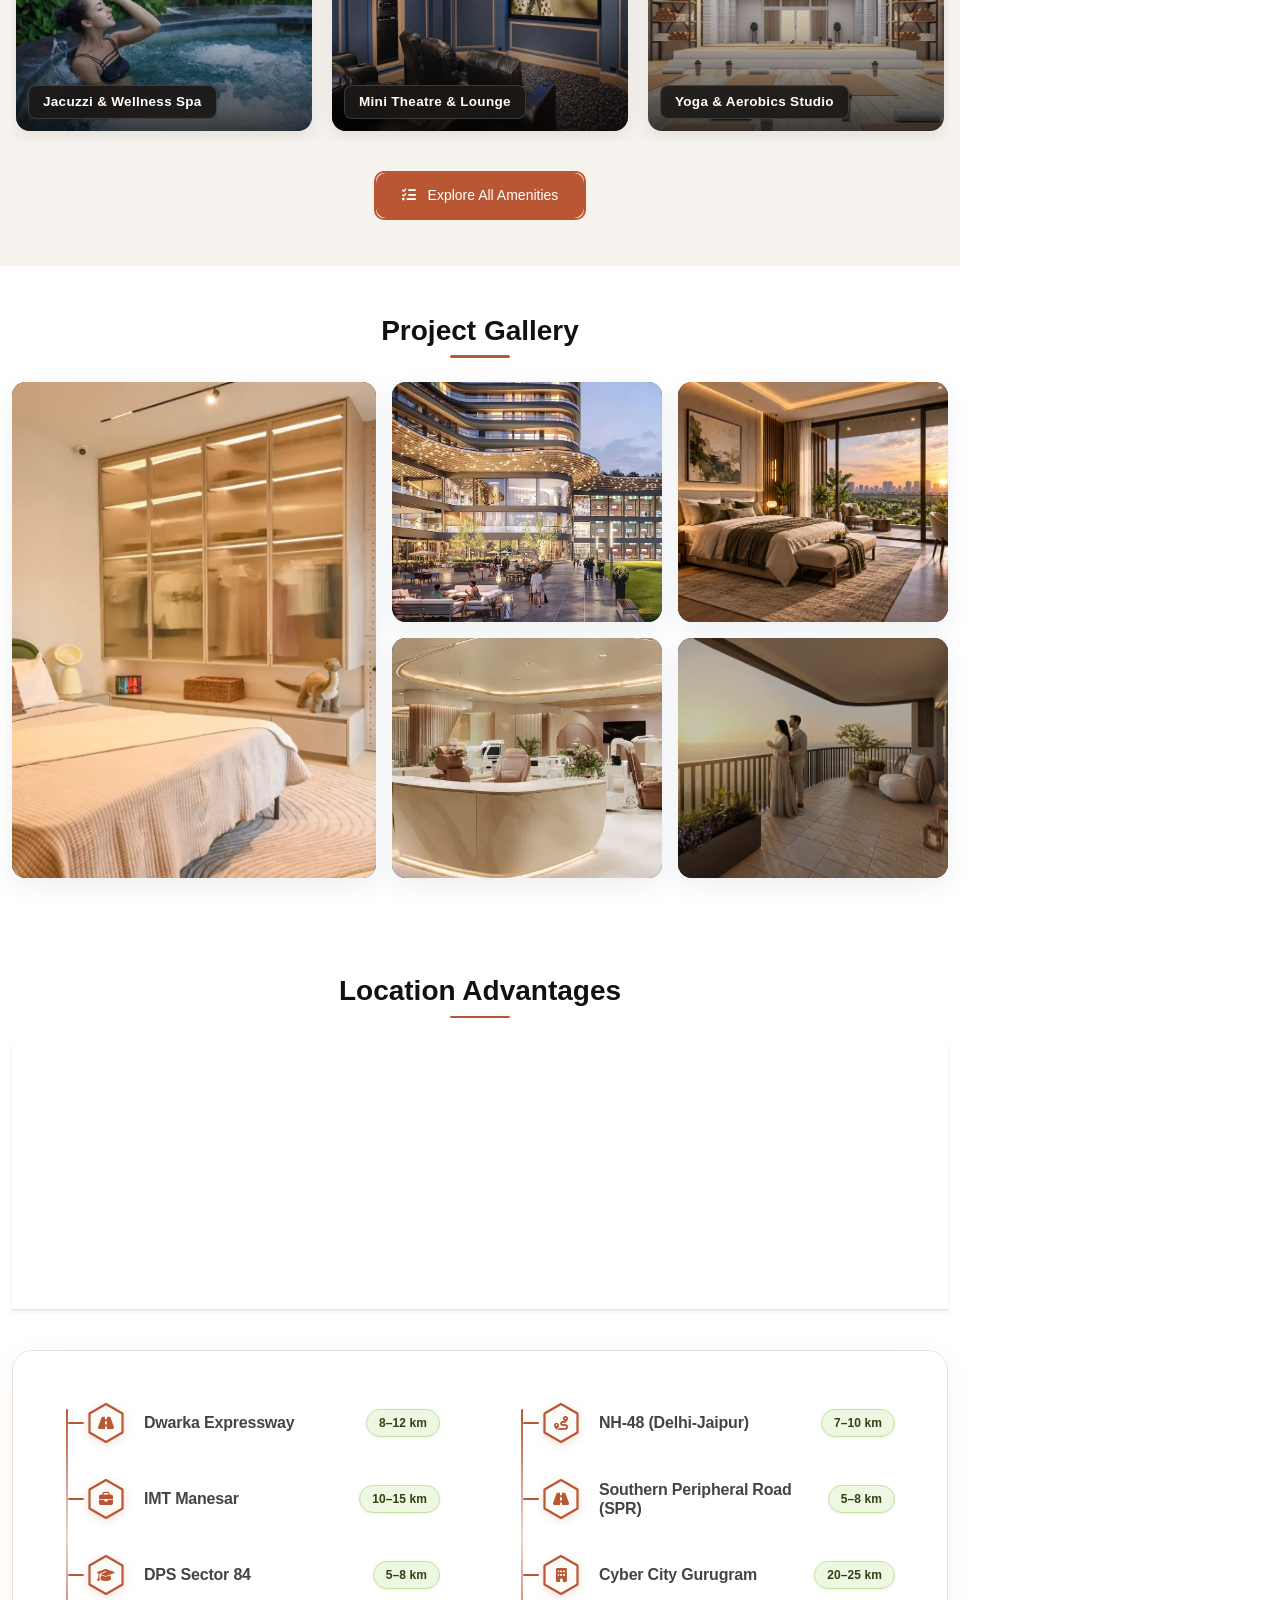
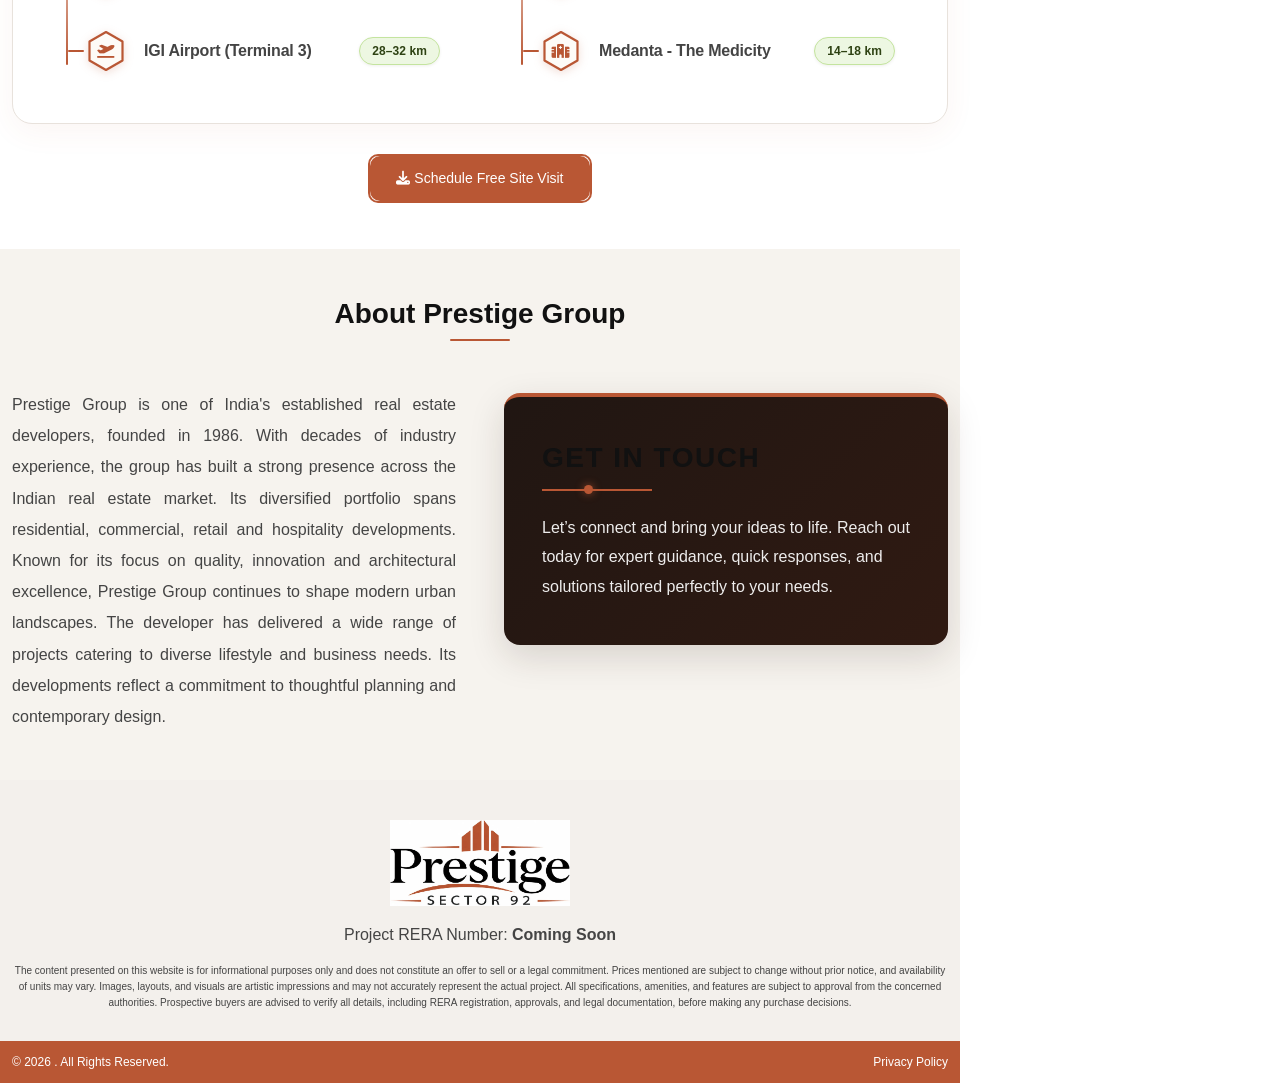
==== commit 6b228790: "refactor theme color variables and improve styling consistency" ====
--- a/index.html
+++ b/index.html
@@ -131,7 +131,7 @@
       }
 
       .text-green {
-        color: var(--gold) !important;
+        color: var(--theme-main-heading, #111111) !important;
       }
 
       /* RESET */
@@ -649,7 +649,10 @@
         .mobile-hero-title {
           margin-top: 0 !important;
           margin-bottom: 2px !important;
-          color: var(--theme-primary, #b95734) !important;
+          color: var(--theme-main-heading, #111111) !important;
+        }
+        .mobile-hero-location {
+          color: var(--theme-sub-heading, #666666) !important;
         }
       }
 
@@ -953,31 +956,33 @@
         display: inline-flex;
         align-items: center;
         gap: 6px;
-        background: var(--theme-primary, #b95734) !important;
+        background: transparent !important;
         color: #ffffff;
         font-size: 16px;
         font-weight: 500;
         letter-spacing: 0.3px;
         font-family: "Poppins", sans-serif;
-        padding: 5px 16px;
-        border-radius: 4px;
-        border: 1px solid rgba(255, 255, 255, 0.4);
-        box-shadow: 0 2px 8px rgba(0, 0, 0, 0.2);
-        text-shadow: none !important;
+        padding: 0;
+        margin-top: -6px;
+        border: none !important;
+        box-shadow: none !important;
+        text-shadow: 0 2px 8px rgba(0, 0, 0, 0.8) !important;
         cursor: default;
         pointer-events: auto;
       }
 
       .hero-badge-pill .hero-price-prefix {
-        color: rgba(255, 255, 255, 0.9);
+        color: rgba(255, 255, 255, 0.95);
         font-weight: 500;
         font-size: 16px;
+        text-shadow: 0 2px 8px rgba(0, 0, 0, 0.8);
       }
 
       .hero-badge-pill .blinking-price {
         font-weight: 700;
         font-size: 18px;
         color: #ffffff;
+        text-shadow: 0 2px 8px rgba(0, 0, 0, 0.8);
       }
 
       /* Sharp Pure White Price On-Off Blinking Effect (Matching Current Project) */
